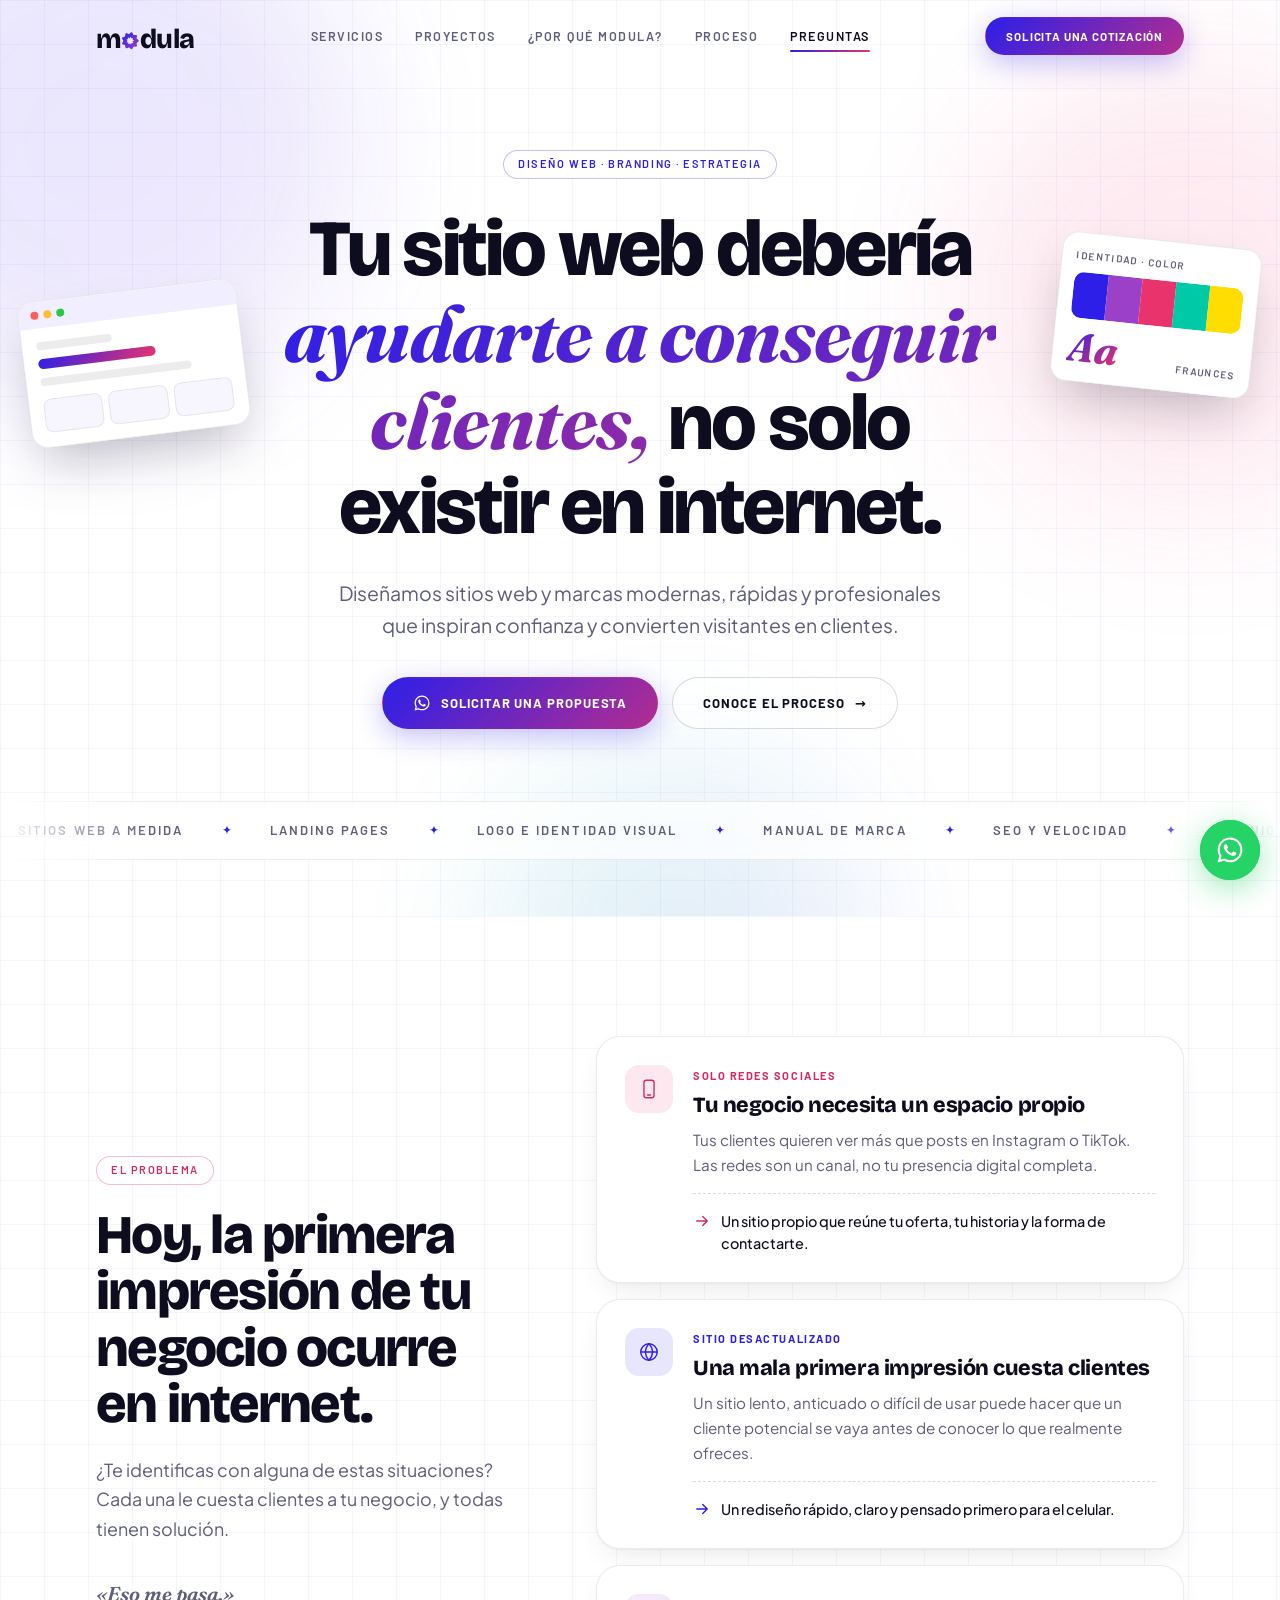
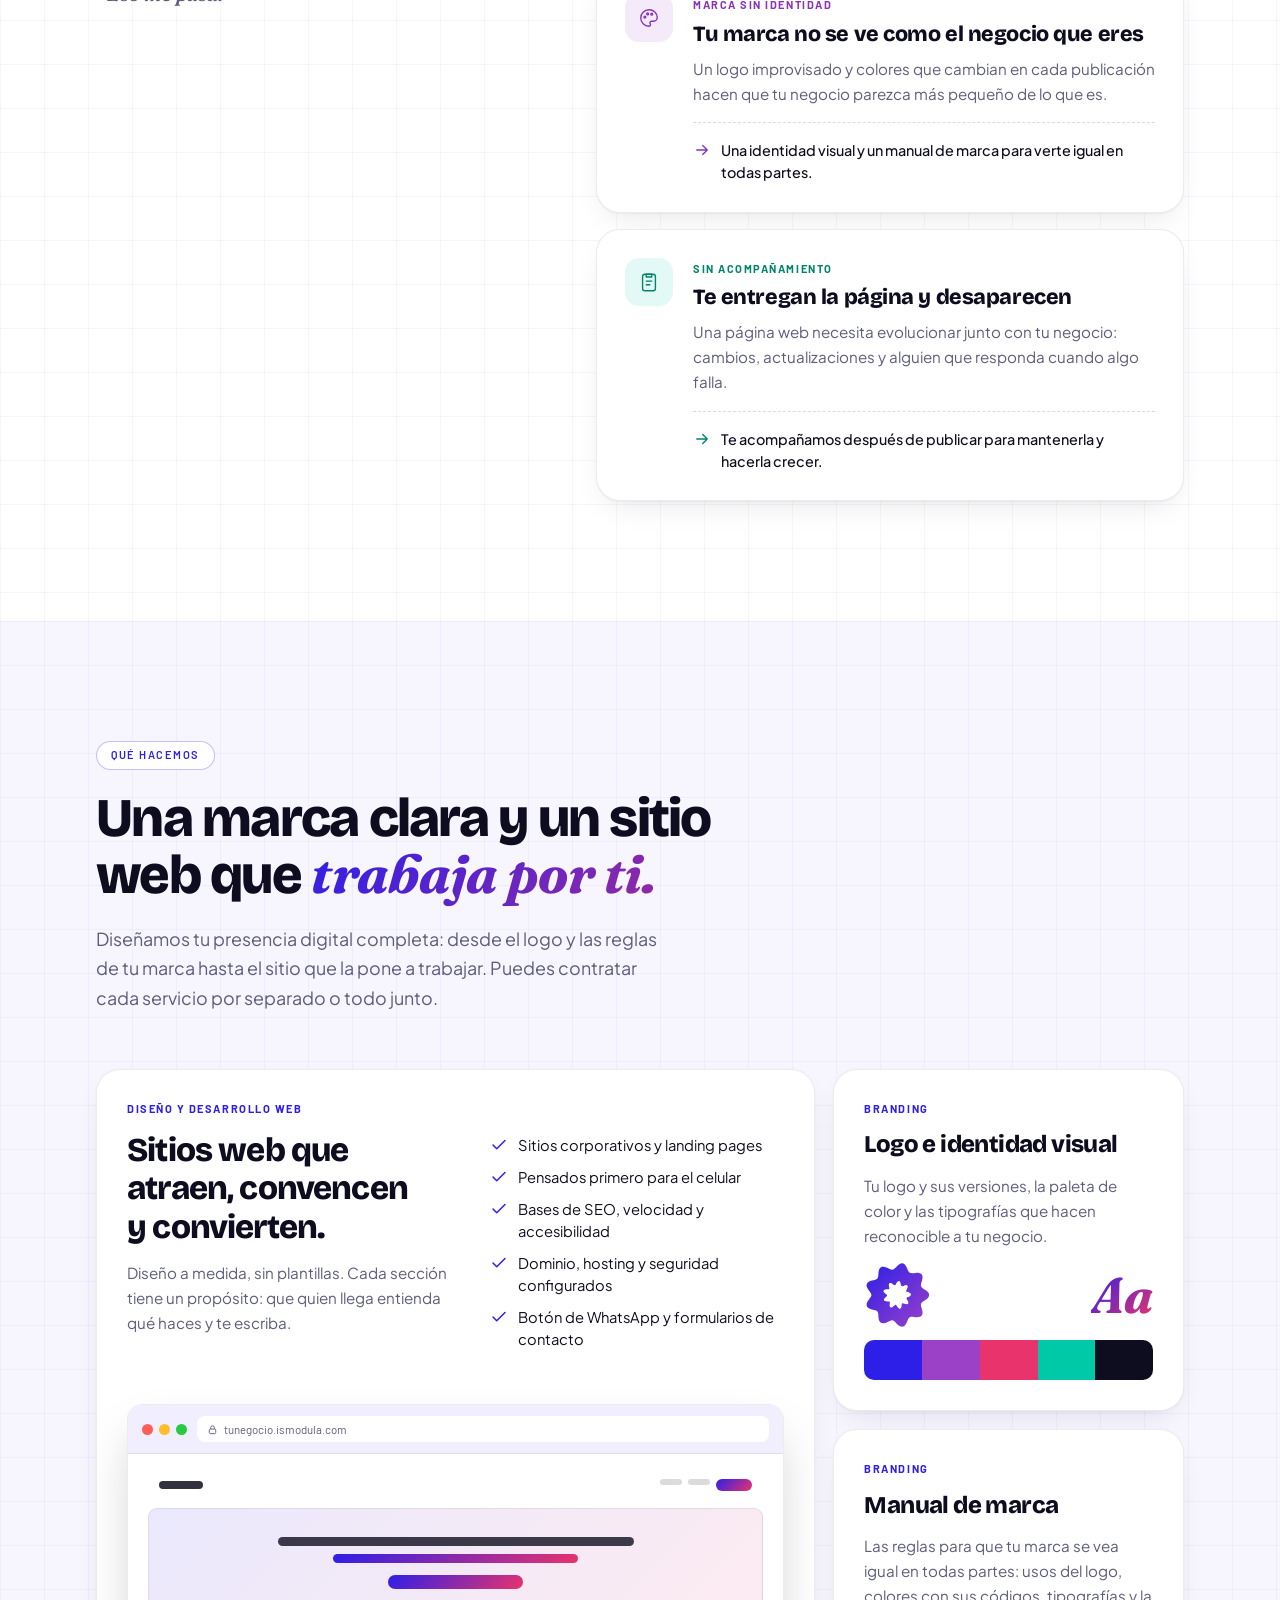
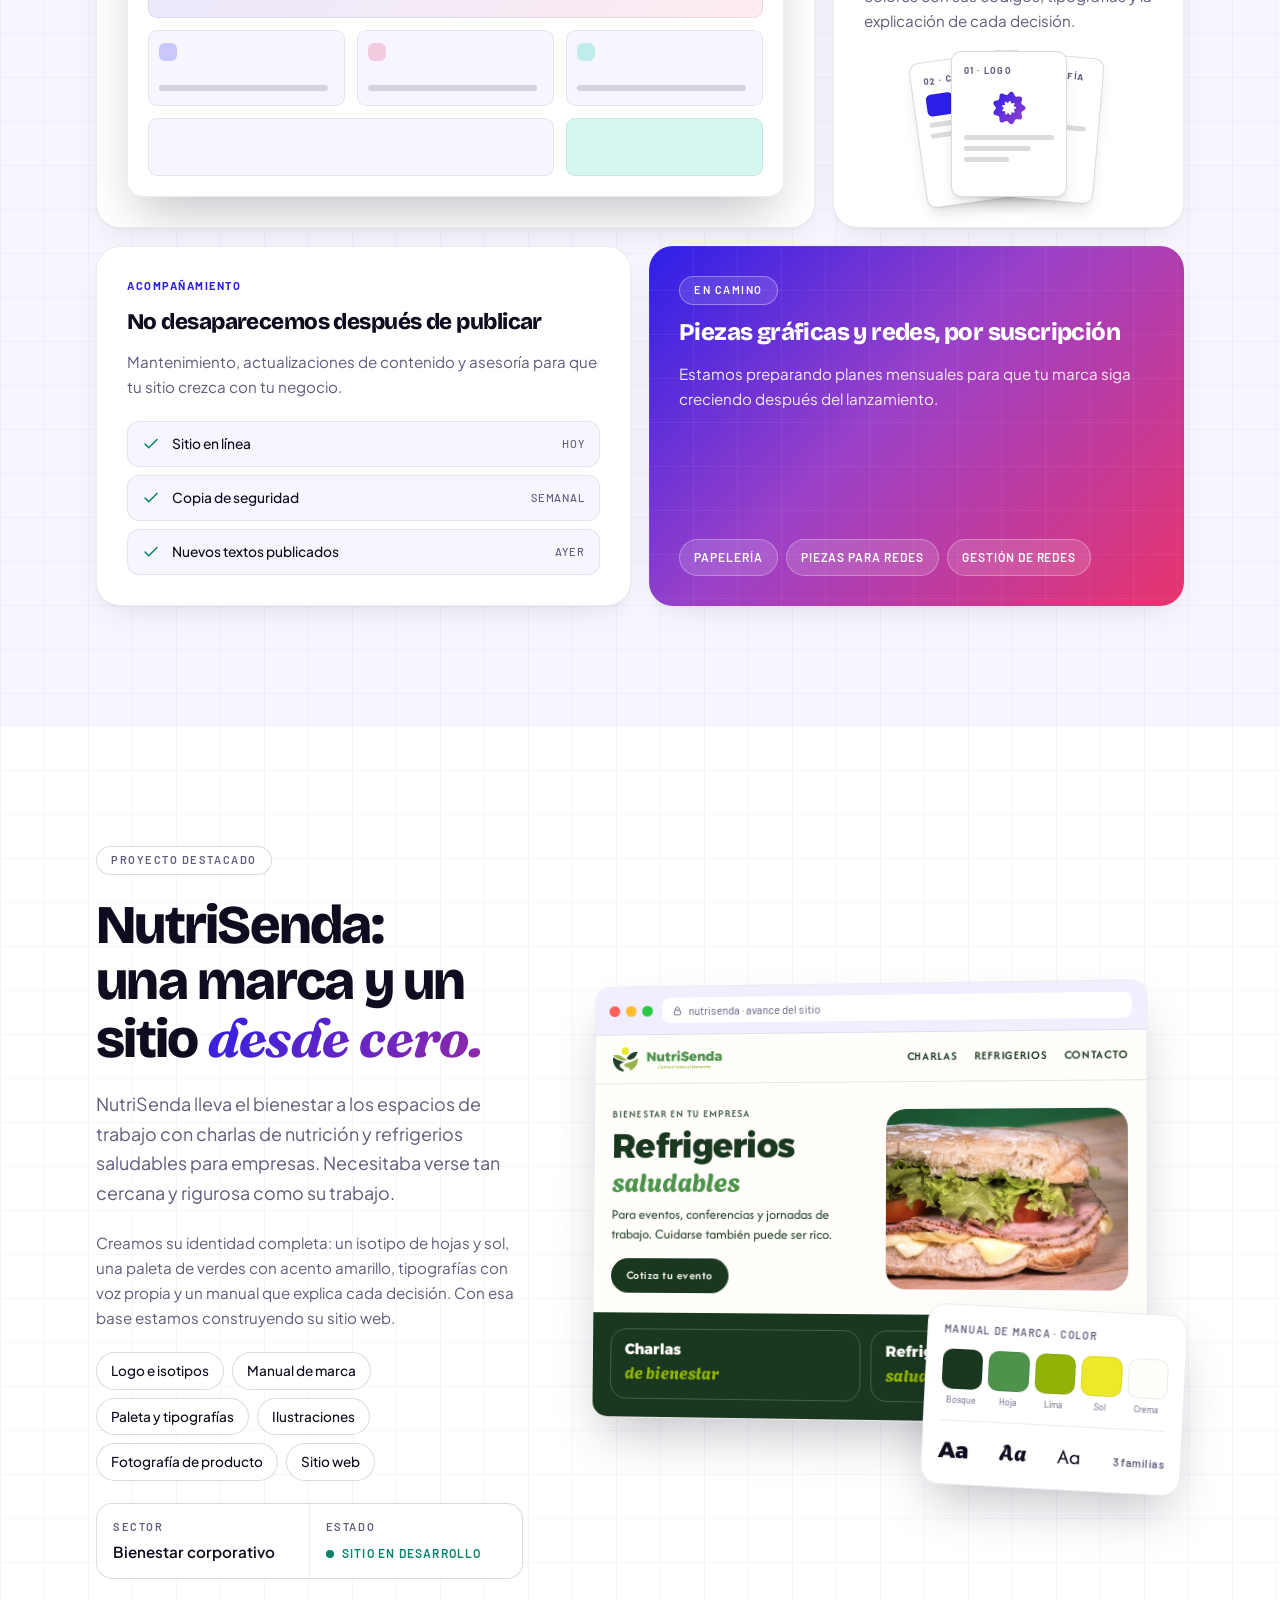
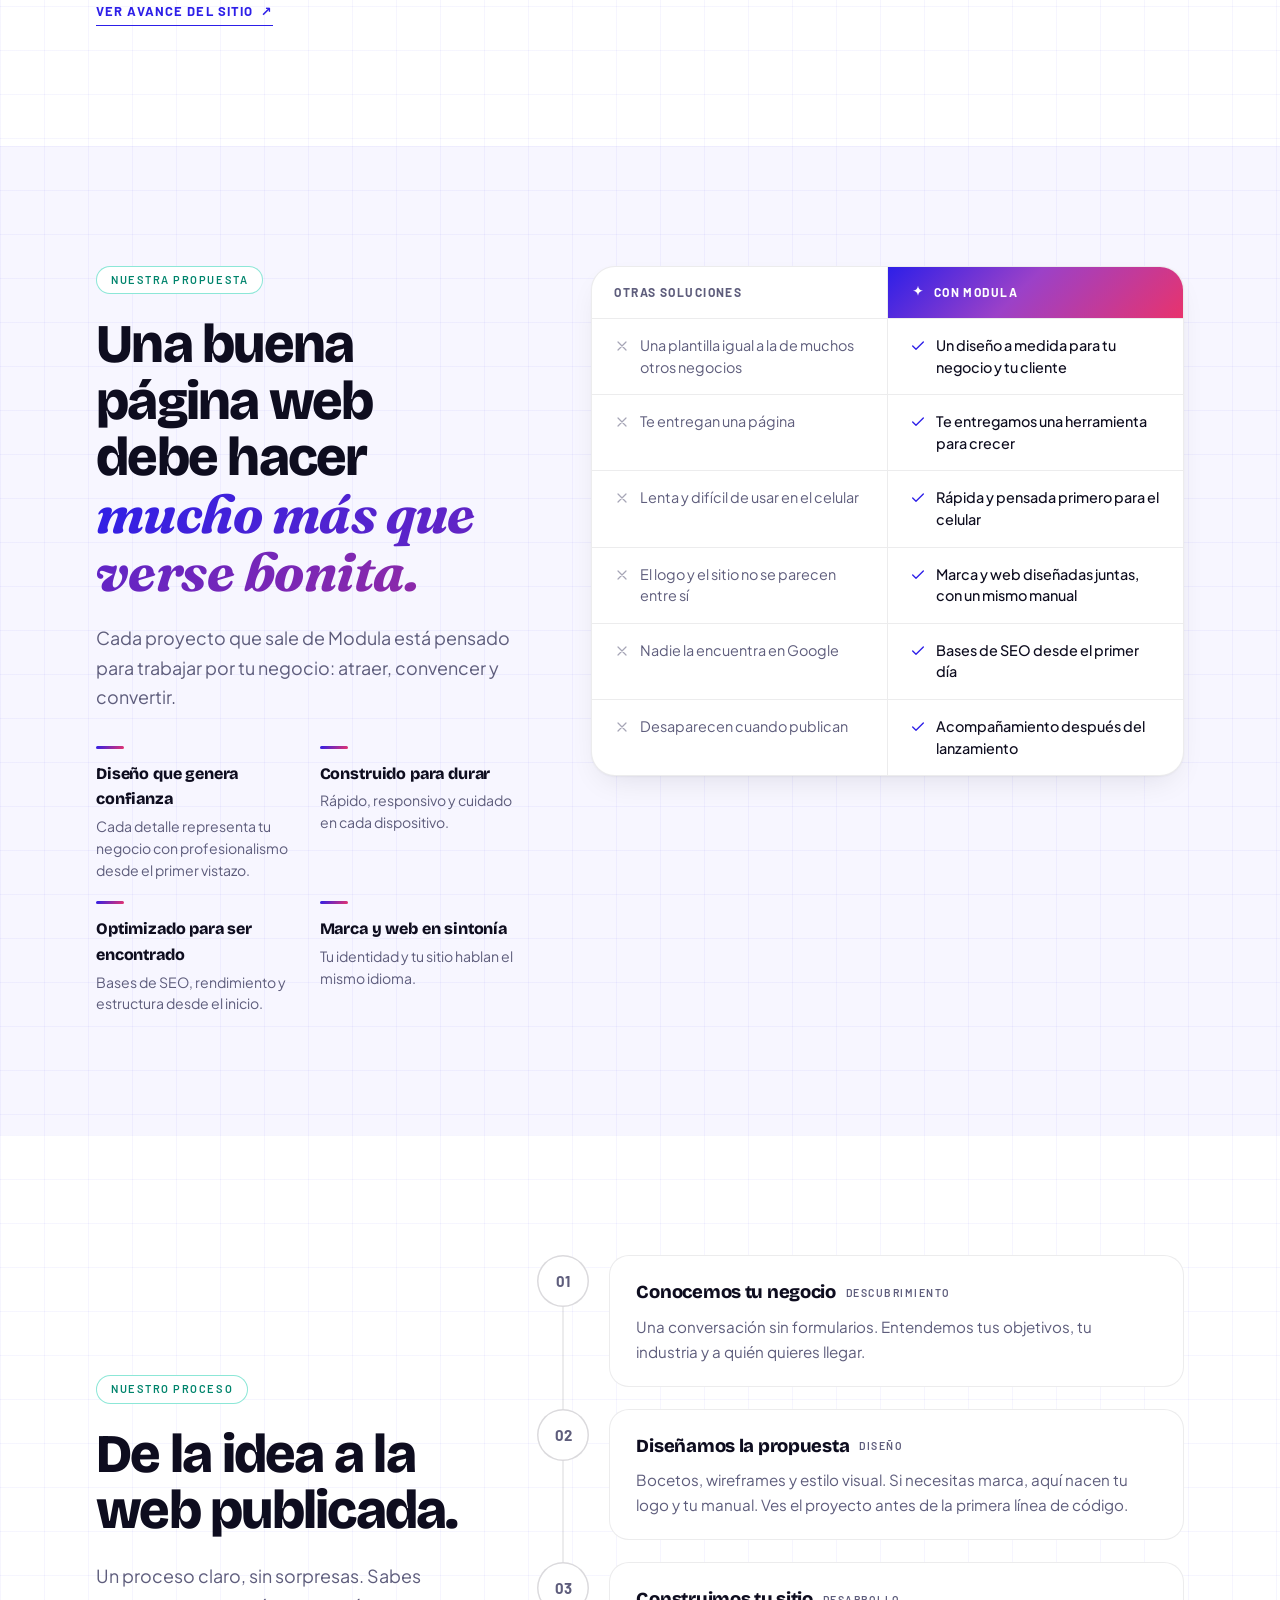
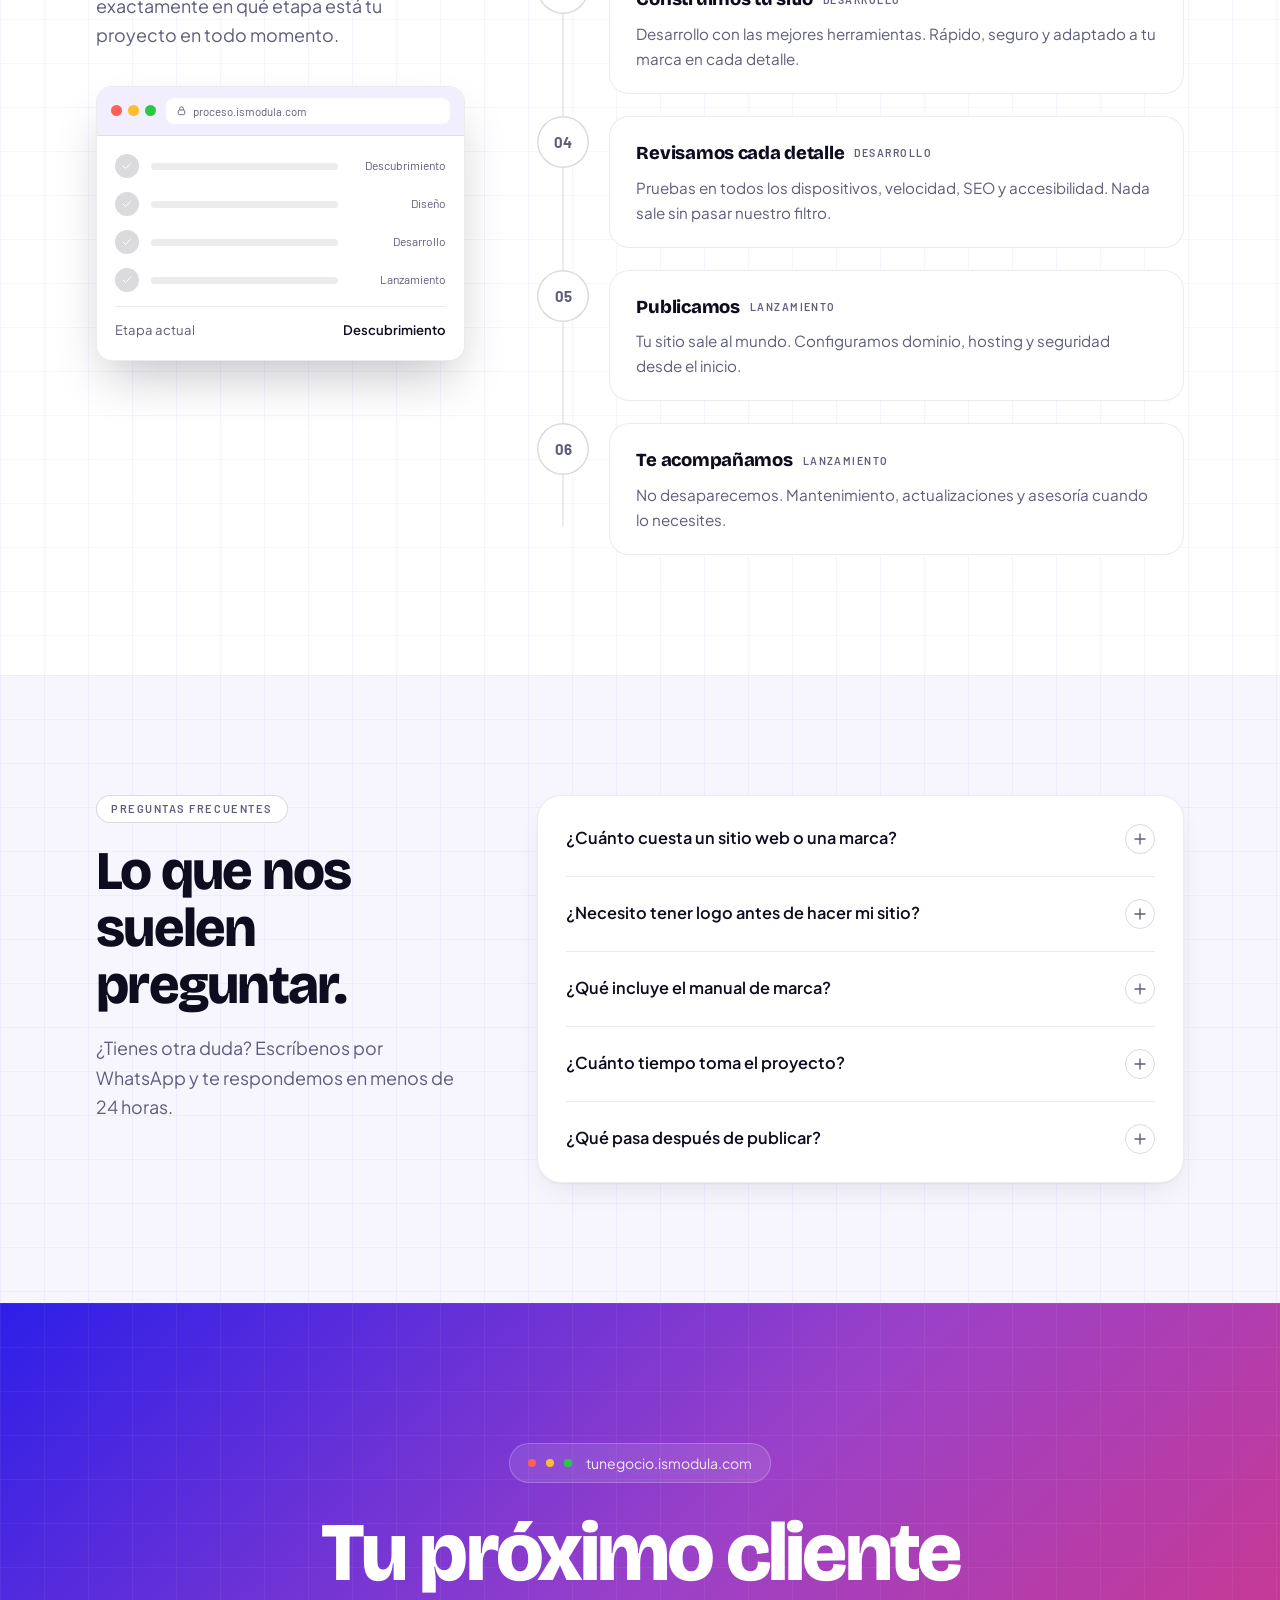
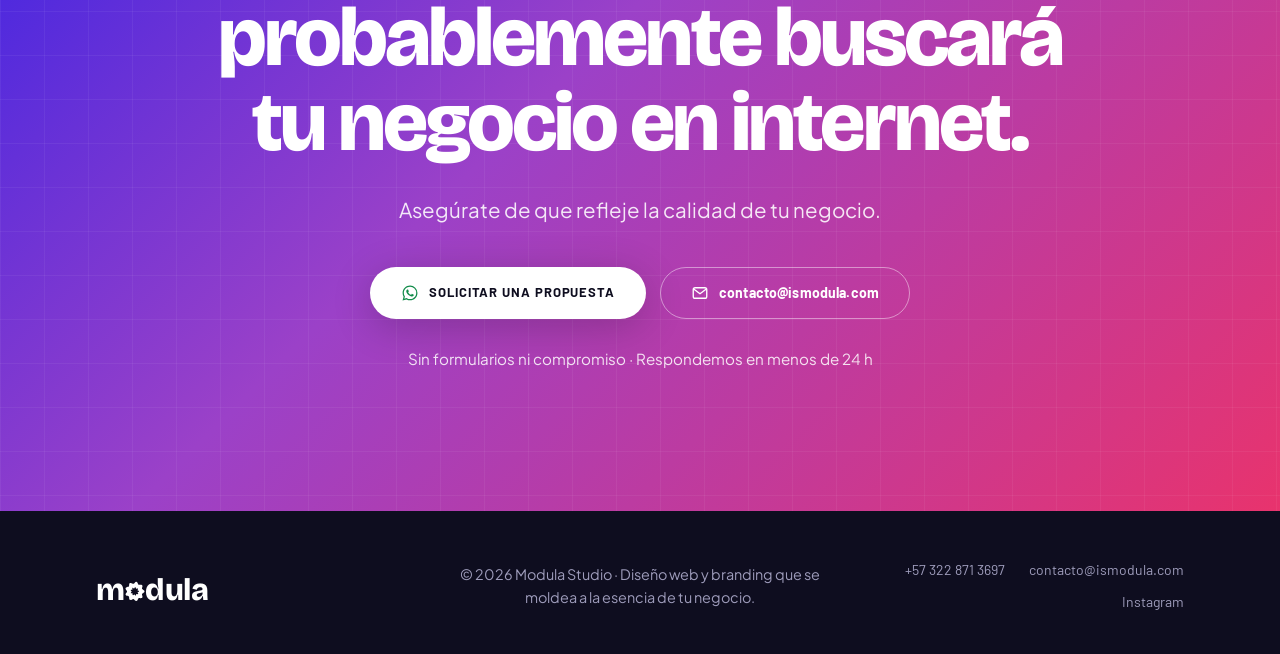
==== index.html @ f2f3069a "first commit" ====
<!doctype html>
<html lang="es">
<head>
  <meta charset="utf-8">
  <meta name="viewport" content="width=device-width, initial-scale=1, viewport-fit=cover">
  <title>Modula Studio</title>
  <meta name="claude:viewport-fit-sides" content="cover">
  <meta name="description" content="Modula diseña sitios web y marcas para negocios que quieren conseguir clientes, no solo existir en internet.">
  <link rel="icon" type="image/svg+xml" href="img/favicon.svg">

  <!-- Fuentes: las cuatro de Modula + las tres de NutriSenda (para su maqueta) -->
  <link rel="preconnect" href="https://fonts.googleapis.com">
  <link rel="preconnect" href="https://fonts.gstatic.com" crossorigin>
  <link rel="stylesheet" href="https://fonts.googleapis.com/css2?family=Barlow:wght@500;600;700&family=Bricolage+Grotesque:opsz,wght@12..96,600..800&family=Fraunces:ital,wght@1,600;1,700&family=Plus+Jakarta+Sans:wght@400;500;600;700&family=Alexandria:wght@800&family=Agbalumo&family=Afacad+Flux:wght@400;600&display=swap">

  <link rel="stylesheet" href="css/estilos.css">
  <script src="js/main.js" defer></script>
</head>
<body>

<!-- ======================================================================
     NAVEGACIÓN
     ====================================================================== -->
<header class="nav" id="nav">
  <div class="wrap nav__in">
    <a href="#inicio" class="nav__logo" aria-label="Modula, volver al inicio">
      <svg class="logo" viewBox="0 0 99 30" aria-hidden="true">
        <text x="0" y="27" font-size="27">m</text>
        <use href="#m-ring" fill="url(#m-grad)"/>
        <text x="43.6" y="27" font-size="27">dula</text>
      </svg>
    </a>

    <nav class="nav__links" aria-label="Principal">
      <a class="nav__link" href="#servicios">Servicios</a>
      <a class="nav__link" href="#proyectos">Proyectos</a>
      <a class="nav__link" href="#por-que">¿Por qué Modula?</a>
      <a class="nav__link" href="#proceso">Proceso</a>
      <a class="nav__link" href="#preguntas">Preguntas</a>
    </nav>

    <a class="btn btn--primary btn--sm nav__cta" href="https://wa.me/573228713697?text=Hola%20Modula%2C%20me%20gustar%C3%ADa%20pedir%20una%20propuesta" target="_blank" rel="noopener" data-whatsapp>Solicita una cotización</a>

    <button class="burger" id="burger" type="button" aria-label="Abrir menú" aria-expanded="false" aria-controls="menu">
      <i></i><i></i><i></i>
    </button>
  </div>

  <!-- Menú móvil -->
  <div class="menu" id="menu" hidden>
    <div class="wrap">
      <a href="#servicios">Servicios</a>
      <a href="#proyectos">Proyectos</a>
      <a href="#por-que">¿Por qué Modula?</a>
      <a href="#proceso">Proceso</a>
      <a href="#preguntas">Preguntas</a>
      <a class="btn btn--primary" href="https://wa.me/573228713697?text=Hola%20Modula%2C%20me%20gustar%C3%ADa%20pedir%20una%20propuesta" target="_blank" rel="noopener" data-whatsapp><svg width="18" height="18" aria-hidden="true"><use href="#i-wa"/></svg>Solicita una cotización</a>
    </div>
  </div>
</header>

<main>

<!-- ======================================================================
     HERO
     ====================================================================== -->
<section class="hero grid-bg" id="inicio">
  <div class="blob blob--violeta float-a"></div>
  <div class="blob blob--rosa float-b"></div>
  <div class="blob blob--teal float-c"></div>

  <!-- Tarjetitas decorativas (solo pantallas anchas) -->
  <div class="hero__float hero__float--left float-a" aria-hidden="true">
    <div class="float__bar"><i></i><i></i><i></i></div>
    <div class="float__body">
      <div class="sk" style="width: 40%"></div>
      <div class="sk sk--grad"></div>
      <div class="sk" style="width: 80%"></div>
      <div class="sk-row"><b></b><b></b><b></b></div>
    </div>
  </div>
  <div class="hero__float hero__float--right float-b" aria-hidden="true">
    <div class="float__body">
      <span class="label">Identidad · Color</span>
      <div class="swatches">
        <i style="background: #2D1FE8"></i><i style="background: #9B41C8"></i><i style="background: #E8336D"></i><i style="background: #00C9A7"></i><i style="background: #FFDD00"></i>
      </div>
      <div class="float__foot"><span class="aa">Aa</span><span class="label">Fraunces</span></div>
    </div>
  </div>

  <div class="wrap">
    <div class="hero__inner" id="heroInner">
      <span class="chip chip--violeta hero-in">Diseño web · Branding · Estrategia</span>
      <h1 class="hero-in" data-delay="1">Tu sitio web debería <span class="em">ayudarte a conseguir clientes,</span> no solo existir en internet.</h1>
      <p class="lead hero-in" data-delay="2">Diseñamos sitios web y marcas modernas, rápidas y profesionales que inspiran confianza y convierten visitantes en clientes.</p>
      <div class="hero__btns hero-in" data-delay="3">
        <a class="btn btn--primary" href="https://wa.me/573228713697?text=Hola%20Modula%2C%20me%20gustar%C3%ADa%20pedir%20una%20propuesta" target="_blank" rel="noopener" data-whatsapp><svg width="18" height="18" aria-hidden="true"><use href="#i-wa"/></svg>Solicitar una propuesta</a>
        <a class="btn btn--ghost" href="#proceso">Conoce el proceso <span class="arrow" aria-hidden="true">→</span></a>
      </div>
    </div>
  </div>

  <!-- Cinta de servicios: el segundo grupo repite el primero para que el desplazamiento no tenga cortes -->
  <div class="ticker hero-in" data-delay="5" aria-label="Servicios de Modula">
    <div class="ticker__track">
      <div class="ticker__set">
        <span>Sitios web a medida</span><svg><use href="#i-spark"/></svg>
        <span>Landing pages</span><svg><use href="#i-spark"/></svg>
        <span>Logo e identidad visual</span><svg><use href="#i-spark"/></svg>
        <span>Manual de marca</span><svg><use href="#i-spark"/></svg>
        <span>SEO y velocidad</span><svg><use href="#i-spark"/></svg>
        <span>Dominio y hosting</span><svg><use href="#i-spark"/></svg>
        <span>Mantenimiento</span><svg><use href="#i-spark"/></svg>
      </div>
      <div class="ticker__set" aria-hidden="true">
        <span>Sitios web a medida</span><svg><use href="#i-spark"/></svg>
        <span>Landing pages</span><svg><use href="#i-spark"/></svg>
        <span>Logo e identidad visual</span><svg><use href="#i-spark"/></svg>
        <span>Manual de marca</span><svg><use href="#i-spark"/></svg>
        <span>SEO y velocidad</span><svg><use href="#i-spark"/></svg>
        <span>Dominio y hosting</span><svg><use href="#i-spark"/></svg>
        <span>Mantenimiento</span><svg><use href="#i-spark"/></svg>
      </div>
    </div>
  </div>
</section>

<!-- ======================================================================
     EL PROBLEMA
     Cada tarjeta: icono, etiqueta, título, texto y «cómo lo resolvemos».
     Color con la clase acc-rosa / acc-purpura / acc-teal (sin clase = violeta).
     ====================================================================== -->
<section class="band grid-bg" id="problema">
  <div class="wrap prob">
    <div class="prob__head">
      <span class="chip chip--rosa rv">El problema</span>
      <h2 class="h2 rv" data-delay="1">Hoy, la primera impresión de tu negocio ocurre en internet.</h2>
      <p class="lead rv" data-delay="2">¿Te identificas con alguna de estas situaciones? Cada una le cuesta clientes a tu negocio, y todas tienen solución.</p>
      <p class="quote rv" data-delay="3">«Eso me pasa.»</p>
    </div>

    <div class="prob__list">
      <article class="prob__item acc-rosa spot rv">
        <div class="ico"><svg viewBox="0 0 24 24" fill="none" stroke="currentColor" stroke-width="1.5" stroke-linecap="round" stroke-linejoin="round"><rect x="6.5" y="2.5" width="11" height="19" rx="2.5"/><path d="M10.5 18.5h3"/></svg></div>
        <div>
          <p class="tag">Solo redes sociales</p>
          <h3>Tu negocio necesita un espacio propio</h3>
          <p class="p">Tus clientes quieren ver más que posts en Instagram o TikTok. Las redes son un canal, no tu presencia digital completa.</p>
          <p class="fix"><svg><use href="#i-arrow"/></svg>Un sitio propio que reúne tu oferta, tu historia y la forma de contactarte.</p>
        </div>
      </article>

      <article class="prob__item spot rv" data-delay="1">
        <div class="ico"><svg viewBox="0 0 24 24" fill="none" stroke="currentColor" stroke-width="1.5" stroke-linecap="round" stroke-linejoin="round"><circle cx="12" cy="12" r="9"/><path d="M3 12h18M12 3c2.5 2.6 3.8 5.6 3.8 9s-1.3 6.4-3.8 9c-2.5-2.6-3.8-5.6-3.8-9S9.5 5.6 12 3Z"/></svg></div>
        <div>
          <p class="tag">Sitio desactualizado</p>
          <h3>Una mala primera impresión cuesta clientes</h3>
          <p class="p">Un sitio lento, anticuado o difícil de usar puede hacer que un cliente potencial se vaya antes de conocer lo que realmente ofreces.</p>
          <p class="fix"><svg><use href="#i-arrow"/></svg>Un rediseño rápido, claro y pensado primero para el celular.</p>
        </div>
      </article>

      <article class="prob__item acc-purpura spot rv" data-delay="2">
        <div class="ico"><svg viewBox="0 0 24 24" fill="none" stroke="currentColor" stroke-width="1.5" stroke-linecap="round" stroke-linejoin="round"><path d="M12 3a9 9 0 1 0 0 18c1.1 0 1.7-.8 1.7-1.6 0-.9-.7-1.3-.7-2.2 0-1 .8-1.7 1.8-1.7H17a4 4 0 0 0 4-4C21 6.6 17 3 12 3Z"/><circle cx="7.5" cy="11" r="1"/><circle cx="10.5" cy="7.5" r="1"/><circle cx="15" cy="7.8" r="1"/></svg></div>
        <div>
          <p class="tag">Marca sin identidad</p>
          <h3>Tu marca no se ve como el negocio que eres</h3>
          <p class="p">Un logo improvisado y colores que cambian en cada publicación hacen que tu negocio parezca más pequeño de lo que es.</p>
          <p class="fix"><svg><use href="#i-arrow"/></svg>Una identidad visual y un manual de marca para verte igual en todas partes.</p>
        </div>
      </article>

      <article class="prob__item acc-teal spot rv" data-delay="3">
        <div class="ico"><svg viewBox="0 0 24 24" fill="none" stroke="currentColor" stroke-width="1.5" stroke-linecap="round" stroke-linejoin="round"><rect x="5" y="3.5" width="14" height="18" rx="2.5"/><path d="M9 3.5h6v3H9zM9 11h6M9 15h4"/></svg></div>
        <div>
          <p class="tag">Sin acompañamiento</p>
          <h3>Te entregan la página y desaparecen</h3>
          <p class="p">Una página web necesita evolucionar junto con tu negocio: cambios, actualizaciones y alguien que responda cuando algo falla.</p>
          <p class="fix"><svg><use href="#i-arrow"/></svg>Te acompañamos después de publicar para mantenerla y hacerla crecer.</p>
        </div>
      </article>
    </div>
  </div>
</section>

<!-- ======================================================================
     SERVICIOS
     ====================================================================== -->
<section class="band soft grid-bg" id="servicios">
  <div class="wrap">
    <div class="sec-head">
      <span class="chip chip--violeta rv">Qué hacemos</span>
      <h2 class="h2 rv" data-delay="1" style="max-width: 46rem">Una marca clara y un sitio web que <span class="em">trabaja por ti.</span></h2>
      <p class="lead rv" data-delay="2">Diseñamos tu presencia digital completa: desde el logo y las reglas de tu marca hasta el sitio que la pone a trabajar. Puedes contratar cada servicio por separado o todo junto.</p>
    </div>

    <div class="bento">

      <!-- Diseño y desarrollo web -->
      <article class="svc svc--web spot rv">
        <div class="svc--web__copy">
          <div>
            <p class="tag">Diseño y desarrollo web</p>
            <h3>Sitios web que atraen, convencen y convierten.</h3>
            <p class="p">Diseño a medida, sin plantillas. Cada sección tiene un propósito: que quien llega entienda qué haces y te escriba.</p>
          </div>
          <ul class="checks">
            <li><svg><use href="#i-check"/></svg>Sitios corporativos y landing pages</li>
            <li><svg><use href="#i-check"/></svg>Pensados primero para el celular</li>
            <li><svg><use href="#i-check"/></svg>Bases de SEO, velocidad y accesibilidad</li>
            <li><svg><use href="#i-check"/></svg>Dominio, hosting y seguridad configurados</li>
            <li><svg><use href="#i-check"/></svg>Botón de WhatsApp y formularios de contacto</li>
          </ul>
        </div>

        <!-- Maqueta animada: los módulos aparecen uno a uno -->
        <div class="win" aria-hidden="true">
          <div class="win__bar">
            <div class="win__dots"><i></i><i></i><i></i></div>
            <div class="win__url"><svg><use href="#i-lock"/></svg>tunegocio.ismodula.com</div>
          </div>
          <div class="build" id="build">
            <div class="mod mod--nav"><b></b><span><i></i><i></i><i></i></span></div>
            <div class="mod mod--hero"><i></i><i></i><i></i></div>
            <div class="mod mod--card mod--violeta"></div>
            <div class="mod mod--card mod--rosa"></div>
            <div class="mod mod--card mod--teal"></div>
            <div class="mod mod--wide"></div>
            <div class="mod mod--sq"></div>
            <svg class="cursor" viewBox="0 0 24 24"><path d="M5 3l14 7.5-6.2 1.6L10 18.5z" fill="currentColor" stroke="var(--bg)" stroke-width="1.5" stroke-linejoin="round"/></svg>
          </div>
        </div>
      </article>

      <!-- Logo e identidad visual -->
      <article class="svc svc--brand acc-rosa spot rv" data-delay="1">
        <p class="tag">Branding</p>
        <h3>Logo e identidad visual</h3>
        <p class="p">Tu logo y sus versiones, la paleta de color y las tipografías que hacen reconocible a tu negocio.</p>
        <div class="brandviz" aria-hidden="true">
          <div class="brandviz__top">
            <svg class="brandviz__ring" viewBox="25.4 11 17.6 17.6"><use href="#m-ring" fill="url(#m-grad)"/></svg>
            <span class="aa">Aa</span>
          </div>
          <div class="swatches">
            <i style="background: #2D1FE8"></i><i style="background: #9B41C8"></i><i style="background: #E8336D"></i><i style="background: #00C9A7"></i><i style="background: #0E0D1F"></i>
          </div>
        </div>
      </article>

      <!-- Manual de marca -->
      <article class="svc svc--manual acc-purpura spot rv" data-delay="2">
        <p class="tag">Branding</p>
        <h3>Manual de marca</h3>
        <p class="p">Las reglas para que tu marca se vea igual en todas partes: usos del logo, colores con sus códigos, tipografías y la explicación de cada decisión.</p>
        <div class="pages" aria-hidden="true">
          <div class="page">
            <b>02 · Color</b>
            <div class="page__swatches"><i style="background: #2D1FE8"></i><i style="background: #E8336D"></i><i style="background: #00C9A7"></i></div>
            <i></i><i style="width: 70%"></i>
          </div>
          <div class="page">
            <b>03 · Tipografía</b>
            <span class="page__aa">Aa</span>
            <i></i><i style="width: 60%"></i>
          </div>
          <div class="page">
            <b>01 · Logo</b>
            <svg class="page__ring" viewBox="25.4 11 17.6 17.6"><use href="#m-ring" fill="url(#m-grad)"/></svg>
            <i></i><i style="width: 75%"></i><i style="width: 50%"></i>
          </div>
        </div>
      </article>

      <!-- Acompañamiento -->
      <article class="svc svc--care acc-teal spot rv">
        <div class="svc--care__grid">
          <div>
            <p class="tag">Acompañamiento</p>
            <h3>No desaparecemos después de publicar</h3>
            <p class="p">Mantenimiento, actualizaciones de contenido y asesoría para que tu sitio crezca con tu negocio.</p>
          </div>
          <div class="status" aria-hidden="true">
            <div class="status__row"><svg><use href="#i-check"/></svg>Sitio en línea<span>Hoy</span></div>
            <div class="status__row"><svg><use href="#i-check"/></svg>Copia de seguridad<span>Semanal</span></div>
            <div class="status__row"><svg><use href="#i-check"/></svg>Nuevos textos publicados<span>Ayer</span></div>
          </div>
        </div>
      </article>

      <!-- Próximamente -->
      <article class="svc svc--next rv" data-delay="1">
        <span class="chip">En camino</span>
        <h3>Piezas gráficas y redes, por suscripción</h3>
        <p class="p">Estamos preparando planes mensuales para que tu marca siga creciendo después del lanzamiento.</p>
        <ul class="next-list">
          <li>Papelería</li>
          <li>Piezas para redes</li>
          <li>Gestión de redes</li>
        </ul>
      </article>

    </div>
  </div>
</section>

<!-- ======================================================================
     PROYECTO DESTACADO: NUTRISENDA
     ====================================================================== -->
<section class="band grid-bg" id="proyectos">
  <div class="wrap case">
    <div class="case__copy">
      <span class="chip rv">Proyecto destacado</span>
      <h2 class="h2 rv" data-delay="1">NutriSenda: una marca y un sitio <span class="em">desde cero.</span></h2>
      <p class="lead rv" data-delay="2">NutriSenda lleva el bienestar a los espacios de trabajo con charlas de nutrición y refrigerios saludables para empresas. Necesitaba verse tan cercana y rigurosa como su trabajo.</p>
      <p class="p rv" data-delay="3">Creamos su identidad completa: un isotipo de hojas y sol, una paleta de verdes con acento amarillo, tipografías con voz propia y un manual que explica cada decisión. Con esa base estamos construyendo su sitio web.</p>
      <ul class="deliver rv" data-delay="4">
        <li>Logo e isotipos</li>
        <li>Manual de marca</li>
        <li>Paleta y tipografías</li>
        <li>Ilustraciones</li>
        <li>Fotografía de producto</li>
        <li>Sitio web</li>
      </ul>
      <dl class="meta rv" data-delay="5">
        <div><dt>Sector</dt><dd>Bienestar corporativo</dd></div>
        <div><dt>Estado</dt><dd><span class="status-pill"><span class="dot" aria-hidden="true"></span>Sitio en desarrollo</span></dd></div>
      </dl>
      <a class="link rv" data-delay="6" href="https://resonant-twilight-8b1430.netlify.app/" target="_blank" rel="noopener">Ver avance del sitio <span class="arrow" aria-hidden="true">↗</span></a>
    </div>

    <div class="case__stage rv" data-delay="2">
      <!-- Maqueta del sitio de NutriSenda -->
      <div class="win case__win">
        <div class="win__bar">
          <div class="win__dots"><i></i><i></i><i></i></div>
          <div class="win__url"><svg><use href="#i-lock"/></svg>nutrisenda · avance del sitio</div>
        </div>
        <div class="ns">
          <div class="ns__nav">
            <span class="ns__brand">
              <img src="img/nutrisenda-isotipo.svg" alt="" width="26" height="25">
              <img src="img/nutrisenda-logo.svg" alt="NutriSenda" width="80" height="22">
            </span>
            <span class="ns__links"><span>Charlas</span><span>Refrigerios</span><span>Contacto</span></span>
          </div>
          <div class="ns__hero">
            <div>
              <div class="ns__eyebrow">Bienestar en tu empresa</div>
              <div class="ns__title">Refrigerios</div>
              <div class="ns__sub">saludables</div>
              <p class="ns__text">Para eventos, conferencias y jornadas de trabajo. Cuidarse también puede ser rico.</p>
              <span class="ns__btn">Cotiza tu evento</span>
            </div>
            <div class="ns__photo"><img src="img/nutrisenda-refrigerio.jpg" alt="Sándwich de un refrigerio NutriSenda" width="760" height="570" loading="lazy"></div>
          </div>
          <div class="ns__band">
            <div class="ns__svc"><b>Charlas</b><span>de bienestar</span></div>
            <div class="ns__svc"><b>Refrigerios</b><span>saludables</span></div>
          </div>
        </div>
      </div>

      <!-- Ficha de paleta y tipografías del manual -->
      <aside class="board" aria-label="Paleta y tipografías de NutriSenda">
        <span class="label">Manual de marca · Color</span>
        <div class="board__swatches">
          <div><i style="background: #19381F"></i><small>Bosque</small></div>
          <div><i style="background: #4D934C"></i><small>Hoja</small></div>
          <div><i style="background: #91B308"></i><small>Lima</small></div>
          <div><i style="background: #EEE82B"></i><small>Sol</small></div>
          <div><i style="background: #FFFEFA"></i><small>Crema</small></div>
        </div>
        <div class="board__type">
          <span class="font-alexandria">Aa</span>
          <span class="font-agbalumo">Aa</span>
          <span class="font-afacad">Aa</span>
          <span class="label">3 familias</span>
        </div>
      </aside>
    </div>
  </div>
</section>

<!-- ======================================================================
     POR QUÉ MODULA
     ====================================================================== -->
<section class="band soft grid-bg" id="por-que">
  <div class="wrap why">
    <div class="why__head">
      <span class="chip chip--teal rv">Nuestra propuesta</span>
      <h2 class="h2 rv" data-delay="1">Una buena página web debe hacer <span class="em">mucho más que verse bonita.</span></h2>
      <p class="lead rv" data-delay="2">Cada proyecto que sale de Modula está pensado para trabajar por tu negocio: atraer, convencer y convertir.</p>
      <div class="values">
        <div class="value rv" data-delay="3"><b>Diseño que genera confianza</b><span>Cada detalle representa tu negocio con profesionalismo desde el primer vistazo.</span></div>
        <div class="value rv" data-delay="4"><b>Construido para durar</b><span>Rápido, responsivo y cuidado en cada dispositivo.</span></div>
        <div class="value rv" data-delay="5"><b>Optimizado para ser encontrado</b><span>Bases de SEO, rendimiento y estructura desde el inicio.</span></div>
        <div class="value rv" data-delay="6"><b>Marca y web en sintonía</b><span>Tu identidad y tu sitio hablan el mismo idioma.</span></div>
      </div>
    </div>

    <!-- Comparativa: cada fila = defecto | respuesta de Modula -->
    <div class="cmp rv" data-delay="2" role="table" aria-label="Otras soluciones frente a Modula">
      <div class="cmp__head" role="row">
        <div role="columnheader">Otras soluciones</div>
        <div role="columnheader"><svg><use href="#i-spark"/></svg>Con Modula</div>
      </div>
      <div class="cmp__row" role="row">
        <div role="cell"><svg><use href="#i-x"/></svg>Una plantilla igual a la de muchos otros negocios</div>
        <div role="cell"><svg><use href="#i-check"/></svg>Un diseño a medida para tu negocio y tu cliente</div>
      </div>
      <div class="cmp__row" role="row">
        <div role="cell"><svg><use href="#i-x"/></svg>Te entregan una página</div>
        <div role="cell"><svg><use href="#i-check"/></svg>Te entregamos una herramienta para crecer</div>
      </div>
      <div class="cmp__row" role="row">
        <div role="cell"><svg><use href="#i-x"/></svg>Lenta y difícil de usar en el celular</div>
        <div role="cell"><svg><use href="#i-check"/></svg>Rápida y pensada primero para el celular</div>
      </div>
      <div class="cmp__row" role="row">
        <div role="cell"><svg><use href="#i-x"/></svg>El logo y el sitio no se parecen entre sí</div>
        <div role="cell"><svg><use href="#i-check"/></svg>Marca y web diseñadas juntas, con un mismo manual</div>
      </div>
      <div class="cmp__row" role="row">
        <div role="cell"><svg><use href="#i-x"/></svg>Nadie la encuentra en Google</div>
        <div role="cell"><svg><use href="#i-check"/></svg>Bases de SEO desde el primer día</div>
      </div>
      <div class="cmp__row" role="row">
        <div role="cell"><svg><use href="#i-x"/></svg>Desaparecen cuando publican</div>
        <div role="cell"><svg><use href="#i-check"/></svg>Acompañamiento después del lanzamiento</div>
      </div>
    </div>
  </div>
</section>

<!-- ======================================================================
     PROCESO
     Cada paso lleva data-phase con su etapa en la mini-ventana:
     0 Descubrimiento · 1 Diseño · 2 Desarrollo · 3 Lanzamiento
     ====================================================================== -->
<section class="band grid-bg" id="proceso">
  <div class="wrap proc">
    <div class="proc__side">
      <span class="chip chip--teal rv">Nuestro proceso</span>
      <h2 class="h2 rv" data-delay="1">De la idea a la web publicada.</h2>
      <p class="lead rv" data-delay="2">Un proceso claro, sin sorpresas. Sabes exactamente en qué etapa está tu proyecto en todo momento.</p>

      <div class="win tracker rv" data-delay="3" aria-hidden="true">
        <div class="win__bar">
          <div class="win__dots"><i></i><i></i><i></i></div>
          <div class="win__url"><svg><use href="#i-lock"/></svg>proceso.ismodula.com</div>
        </div>
        <div class="tracker__body">
          <div class="trk trk--1"><span class="trk__check"><svg><use href="#i-check"/></svg></span><span class="trk__bar"><i></i></span><span class="trk__label">Descubrimiento</span></div>
          <div class="trk trk--2"><span class="trk__check"><svg><use href="#i-check"/></svg></span><span class="trk__bar"><i></i></span><span class="trk__label">Diseño</span></div>
          <div class="trk trk--3"><span class="trk__check"><svg><use href="#i-check"/></svg></span><span class="trk__bar"><i></i></span><span class="trk__label">Desarrollo</span></div>
          <div class="trk trk--4"><span class="trk__check"><svg><use href="#i-check"/></svg></span><span class="trk__bar"><i></i></span><span class="trk__label">Lanzamiento</span></div>
          <div class="tracker__now"><span>Etapa actual</span><b id="nowStage">Lanzamiento</b></div>
        </div>
      </div>
    </div>

    <ol class="steps" id="steps">
      <li class="steps__line" aria-hidden="true"><i id="stepsFill"></i></li>

      <li class="step step--1 on" data-phase="0">
        <span class="step__n">01</span>
        <div class="step__card">
          <h3>Conocemos tu negocio <small>Descubrimiento</small></h3>
          <p class="p">Una conversación sin formularios. Entendemos tus objetivos, tu industria y a quién quieres llegar.</p>
        </div>
      </li>
      <li class="step step--2 on" data-phase="1">
        <span class="step__n">02</span>
        <div class="step__card">
          <h3>Diseñamos la propuesta <small>Diseño</small></h3>
          <p class="p">Bocetos, wireframes y estilo visual. Si necesitas marca, aquí nacen tu logo y tu manual. Ves el proyecto antes de la primera línea de código.</p>
        </div>
      </li>
      <li class="step step--3 on" data-phase="2">
        <span class="step__n">03</span>
        <div class="step__card">
          <h3>Construimos tu sitio <small>Desarrollo</small></h3>
          <p class="p">Desarrollo con las mejores herramientas. Rápido, seguro y adaptado a tu marca en cada detalle.</p>
        </div>
      </li>
      <li class="step step--4 on" data-phase="2">
        <span class="step__n">04</span>
        <div class="step__card">
          <h3>Revisamos cada detalle <small>Desarrollo</small></h3>
          <p class="p">Pruebas en todos los dispositivos, velocidad, SEO y accesibilidad. Nada sale sin pasar nuestro filtro.</p>
        </div>
      </li>
      <li class="step step--5 on" data-phase="3">
        <span class="step__n">05</span>
        <div class="step__card">
          <h3>Publicamos <small>Lanzamiento</small></h3>
          <p class="p">Tu sitio sale al mundo. Configuramos dominio, hosting y seguridad desde el inicio.</p>
        </div>
      </li>
      <li class="step step--6 on" data-phase="3">
        <span class="step__n">06</span>
        <div class="step__card">
          <h3>Te acompañamos <small>Lanzamiento</small></h3>
          <p class="p">No desaparecemos. Mantenimiento, actualizaciones y asesoría cuando lo necesites.</p>
        </div>
      </li>
    </ol>
  </div>
</section>

<!-- ======================================================================
     PREGUNTAS FRECUENTES
     Para añadir una: copia un .faq__item y cambia los id (faqN y faqNa).
     ====================================================================== -->
<section class="band soft grid-bg" id="preguntas">
  <div class="wrap faq-wrap">
    <div class="sec-head">
      <span class="chip rv">Preguntas frecuentes</span>
      <h2 class="h2 rv" data-delay="1">Lo que nos suelen preguntar.</h2>
      <p class="lead rv" data-delay="2">¿Tienes otra duda? Escríbenos por WhatsApp y te respondemos en menos de 24 horas.</p>
    </div>

    <div class="faq rv" data-delay="2">
      <div class="faq__item">
        <button class="faq__q" type="button" id="faq1" aria-expanded="false" aria-controls="faq1a">¿Cuánto cuesta un sitio web o una marca? <span class="faq__icon"><svg><use href="#i-plus"/></svg></span></button>
        <div class="faq__a" id="faq1a" role="region" aria-labelledby="faq1"><div>
          <p>Trabajamos a medida, así que el valor depende de lo que necesites: número de páginas, si incluye marca, fotografía o funciones especiales. Después de una primera conversación te enviamos una propuesta con el alcance y el precio, sin compromiso.</p>
        </div></div>
      </div>
      <div class="faq__item">
        <button class="faq__q" type="button" id="faq2" aria-expanded="false" aria-controls="faq2a">¿Necesito tener logo antes de hacer mi sitio? <span class="faq__icon"><svg><use href="#i-plus"/></svg></span></button>
        <div class="faq__a" id="faq2a" role="region" aria-labelledby="faq2"><div>
          <p>No. Si aún no tienes una identidad clara, la creamos contigo antes de diseñar el sitio. Así tu marca y tu web nacen juntas y se ven coherentes desde el primer día.</p>
        </div></div>
      </div>
      <div class="faq__item">
        <button class="faq__q" type="button" id="faq3" aria-expanded="false" aria-controls="faq3a">¿Qué incluye el manual de marca? <span class="faq__icon"><svg><use href="#i-plus"/></svg></span></button>
        <div class="faq__a" id="faq3a" role="region" aria-labelledby="faq3"><div>
          <p>Tu logo y sus versiones, cómo y dónde usarlos, la paleta de colores con sus códigos, las tipografías y la explicación de cada decisión, para que cualquier persona aplique tu marca correctamente.</p>
        </div></div>
      </div>
      <div class="faq__item">
        <button class="faq__q" type="button" id="faq4" aria-expanded="false" aria-controls="faq4a">¿Cuánto tiempo toma el proyecto? <span class="faq__icon"><svg><use href="#i-plus"/></svg></span></button>
        <div class="faq__a" id="faq4a" role="region" aria-labelledby="faq4"><div>
          <p>Depende del alcance. En la propuesta te damos un cronograma con fechas para cada etapa, y durante el proyecto siempre sabes en qué punto está.</p>
        </div></div>
      </div>
      <div class="faq__item">
        <button class="faq__q" type="button" id="faq5" aria-expanded="false" aria-controls="faq5a">¿Qué pasa después de publicar? <span class="faq__icon"><svg><use href="#i-plus"/></svg></span></button>
        <div class="faq__a" id="faq5a" role="region" aria-labelledby="faq5"><div>
          <p>Te acompañamos. Nos encargamos del mantenimiento, las actualizaciones y los cambios que tu negocio necesite, y te asesoramos para que tu sitio siga creciendo.</p>
        </div></div>
      </div>
    </div>
  </div>
</section>

<!-- ======================================================================
     CIERRE
     ====================================================================== -->
<section class="cta" id="contacto">
  <div class="wrap">
    <div class="cta__inner">
      <span class="cta__pill rv" aria-hidden="true"><i></i><i></i><i></i>tunegocio.ismodula.com</span>
      <h2 class="rv" data-delay="1">Tu próximo cliente probablemente buscará tu negocio en internet.</h2>
      <p class="cta__lead rv" data-delay="2">Asegúrate de que refleje la calidad de tu negocio.</p>
      <div class="cta__btns rv" data-delay="3">
        <a class="btn btn--light" href="https://wa.me/573228713697?text=Hola%20Modula%2C%20me%20gustar%C3%ADa%20pedir%20una%20propuesta" target="_blank" rel="noopener" data-whatsapp><svg class="wa-green" width="18" height="18" aria-hidden="true"><use href="#i-wa"/></svg>Solicitar una propuesta</a>
        <a class="btn btn--outline-light btn--email" href="mailto:contacto@ismodula.com"><svg width="18" height="18" aria-hidden="true"><use href="#i-mail"/></svg>contacto@ismodula.com</a>
      </div>
      <p class="cta__fine rv" data-delay="4">Sin formularios ni compromiso · Respondemos en menos de 24 h</p>
    </div>
  </div>
</section>

</main>

<!-- ======================================================================
     FOOTER
     ====================================================================== -->
<footer class="footer">
  <div class="wrap footer__in">
    <svg class="logo" viewBox="0 0 99 30" role="img" aria-label="modula">
      <text x="0" y="27" font-size="27">m</text>
      <use href="#m-ring" fill="#fff"/>
      <text x="43.6" y="27" font-size="27">dula</text>
    </svg>
    <p class="footer__copy">© 2026 Modula Studio · Diseño web y branding que se moldea a la esencia de tu negocio.</p>
    <div class="footer__links">
      <a href="https://wa.me/573228713697?text=Hola%20Modula%2C%20me%20gustar%C3%ADa%20pedir%20una%20propuesta" target="_blank" rel="noopener" data-whatsapp>+57 322 871 3697</a>
      <a href="mailto:contacto@ismodula.com">contacto@ismodula.com</a>
      <!-- PENDIENTE: poner el enlace real de Instagram -->
      <a href="https://www.instagram.com/" target="_blank" rel="noopener">Instagram</a>
    </div>
  </div>
</footer>

<!-- Botón flotante de WhatsApp.
     Todos los enlaces con data-whatsapp toman el número y el mensaje de js/main.js -->
<a class="fab" href="https://wa.me/573228713697?text=Hola%20Modula%2C%20me%20gustar%C3%ADa%20pedir%20una%20propuesta" target="_blank" rel="noopener" data-whatsapp aria-label="Escríbenos por WhatsApp">
  <svg><use href="#i-wa"/></svg>
</a>

<!-- ======================================================================
     SPRITE: logo e iconos que se reutilizan con <use href="#id">.
     No hace falta tocarlo. El trazado del anillo viene del sistema de diseño.
     ====================================================================== -->
<svg width="0" height="0" style="position: absolute" aria-hidden="true">
  <defs>
    <linearGradient id="m-grad" x1="0" y1="0" x2="1" y2="1"><stop offset="0" stop-color="#2D1FE8"/><stop offset="1" stop-color="#9B41C8"/></linearGradient>
    <!-- Anillo de nueve festones del logo -->
    <path id="m-ring" fill-rule="evenodd" d="M34.20,12.10 C34.42,11.89 34.68,11.63 34.93,11.51 C35.17,11.38 35.45,11.31 35.69,11.35 C35.93,11.39 36.16,11.56 36.35,11.76 C36.54,11.96 36.69,12.29 36.83,12.56 C36.97,12.84 37.06,13.16 37.19,13.39 C37.32,13.61 37.43,13.79 37.61,13.89 C37.79,14.00 38.00,14.00 38.26,14.00 C38.52,14.00 38.85,13.92 39.15,13.90 C39.45,13.89 39.81,13.85 40.08,13.92 C40.36,13.98 40.62,14.10 40.77,14.28 C40.93,14.47 41.00,14.75 41.02,15.03 C41.03,15.30 40.94,15.65 40.87,15.95 C40.80,16.25 40.66,16.56 40.61,16.81 C40.57,17.06 40.54,17.27 40.61,17.47 C40.68,17.66 40.84,17.80 41.04,17.97 C41.23,18.13 41.54,18.28 41.78,18.46 C42.03,18.65 42.32,18.85 42.49,19.07 C42.66,19.30 42.78,19.56 42.78,19.80 C42.78,20.04 42.66,20.30 42.49,20.53 C42.32,20.75 42.03,20.95 41.78,21.14 C41.54,21.32 41.23,21.47 41.04,21.63 C40.84,21.80 40.68,21.94 40.61,22.13 C40.54,22.33 40.57,22.54 40.61,22.79 C40.66,23.04 40.80,23.35 40.87,23.65 C40.94,23.95 41.03,24.30 41.02,24.57 C41.00,24.85 40.93,25.13 40.77,25.32 C40.62,25.50 40.36,25.62 40.08,25.68 C39.81,25.75 39.45,25.71 39.15,25.70 C38.85,25.68 38.52,25.60 38.26,25.60 C38.00,25.60 37.79,25.60 37.61,25.71 C37.43,25.81 37.32,25.99 37.19,26.21 C37.06,26.44 36.97,26.76 36.83,27.04 C36.69,27.31 36.54,27.64 36.35,27.84 C36.16,28.04 35.93,28.21 35.69,28.25 C35.45,28.29 35.17,28.22 34.93,28.09 C34.68,27.97 34.42,27.71 34.20,27.50 C33.98,27.29 33.78,27.01 33.58,26.85 C33.39,26.69 33.22,26.55 33.02,26.52 C32.81,26.48 32.61,26.55 32.37,26.64 C32.13,26.72 31.85,26.92 31.57,27.04 C31.29,27.15 30.96,27.31 30.68,27.34 C30.41,27.38 30.12,27.35 29.91,27.23 C29.70,27.11 29.54,26.87 29.43,26.62 C29.32,26.36 29.29,26.00 29.25,25.70 C29.21,25.40 29.24,25.06 29.20,24.80 C29.15,24.55 29.11,24.34 28.98,24.18 C28.84,24.03 28.64,23.95 28.40,23.86 C28.16,23.77 27.82,23.74 27.53,23.65 C27.24,23.56 26.89,23.47 26.66,23.32 C26.43,23.16 26.22,22.96 26.14,22.73 C26.05,22.51 26.08,22.22 26.16,21.95 C26.24,21.69 26.45,21.39 26.62,21.14 C26.78,20.88 27.02,20.64 27.15,20.42 C27.28,20.19 27.38,20.01 27.38,19.80 C27.38,19.59 27.28,19.41 27.15,19.18 C27.02,18.96 26.78,18.72 26.62,18.46 C26.45,18.21 26.24,17.91 26.16,17.65 C26.08,17.38 26.05,17.09 26.14,16.87 C26.22,16.64 26.43,16.44 26.66,16.28 C26.89,16.13 27.24,16.04 27.53,15.95 C27.82,15.86 28.16,15.83 28.40,15.74 C28.64,15.65 28.84,15.57 28.98,15.42 C29.11,15.26 29.15,15.05 29.20,14.80 C29.24,14.54 29.21,14.20 29.25,13.90 C29.29,13.60 29.32,13.24 29.43,12.98 C29.54,12.73 29.70,12.49 29.91,12.37 C30.12,12.25 30.41,12.22 30.68,12.26 C30.96,12.29 31.29,12.45 31.57,12.56 C31.85,12.68 32.13,12.88 32.37,12.96 C32.61,13.05 32.81,13.12 33.02,13.08 C33.22,13.05 33.39,12.91 33.58,12.75 C33.78,12.59 33.98,12.31 34.20,12.10Z M33.94,16.84 C33.86,16.97 33.81,17.10 33.73,17.16 C33.66,17.22 33.59,17.22 33.50,17.19 C33.41,17.16 33.30,17.05 33.17,16.97 C33.04,16.89 32.89,16.75 32.75,16.69 C32.61,16.62 32.45,16.57 32.34,16.58 C32.23,16.59 32.13,16.67 32.08,16.77 C32.03,16.87 32.02,17.05 32.02,17.20 C32.03,17.36 32.08,17.56 32.10,17.70 C32.12,17.85 32.16,17.98 32.14,18.08 C32.13,18.17 32.08,18.21 31.99,18.25 C31.89,18.29 31.74,18.28 31.59,18.29 C31.44,18.31 31.24,18.31 31.09,18.35 C30.94,18.39 30.78,18.45 30.71,18.53 C30.63,18.61 30.60,18.73 30.63,18.84 C30.65,18.96 30.76,19.10 30.86,19.21 C30.97,19.33 31.13,19.44 31.24,19.54 C31.35,19.64 31.47,19.72 31.52,19.80 C31.56,19.88 31.56,19.95 31.51,20.04 C31.46,20.12 31.34,20.21 31.23,20.32 C31.13,20.43 30.97,20.56 30.88,20.69 C30.80,20.81 30.71,20.96 30.71,21.07 C30.70,21.18 30.75,21.29 30.85,21.36 C30.94,21.43 31.11,21.47 31.27,21.49 C31.42,21.52 31.62,21.50 31.77,21.50 C31.92,21.51 32.06,21.49 32.14,21.52 C32.23,21.56 32.27,21.61 32.29,21.71 C32.31,21.81 32.27,21.96 32.26,22.11 C32.25,22.26 32.22,22.46 32.23,22.61 C32.24,22.76 32.27,22.93 32.34,23.02 C32.41,23.11 32.52,23.16 32.64,23.15 C32.75,23.15 32.91,23.06 33.04,22.98 C33.17,22.90 33.32,22.76 33.43,22.67 C33.55,22.58 33.65,22.47 33.73,22.44 C33.82,22.41 33.89,22.43 33.96,22.49 C34.04,22.55 34.11,22.69 34.20,22.81 C34.29,22.93 34.39,23.11 34.50,23.22 C34.61,23.33 34.74,23.43 34.85,23.46 C34.96,23.49 35.07,23.45 35.16,23.37 C35.24,23.29 35.31,23.13 35.36,22.98 C35.41,22.84 35.42,22.63 35.45,22.49 C35.48,22.35 35.49,22.20 35.54,22.12 C35.59,22.04 35.65,22.02 35.75,22.01 C35.85,22.01 35.99,22.07 36.14,22.11 C36.28,22.14 36.48,22.21 36.63,22.23 C36.78,22.24 36.95,22.24 37.05,22.19 C37.15,22.14 37.22,22.04 37.23,21.92 C37.24,21.81 37.19,21.64 37.13,21.49 C37.08,21.35 36.96,21.18 36.89,21.05 C36.82,20.92 36.73,20.81 36.72,20.72 C36.71,20.63 36.74,20.56 36.81,20.50 C36.88,20.43 37.03,20.39 37.17,20.32 C37.30,20.26 37.49,20.19 37.62,20.10 C37.74,20.01 37.87,19.90 37.92,19.80 C37.96,19.70 37.95,19.58 37.88,19.48 C37.82,19.38 37.67,19.29 37.54,19.21 C37.40,19.14 37.20,19.09 37.07,19.03 C36.93,18.98 36.79,18.94 36.72,18.88 C36.65,18.82 36.63,18.76 36.65,18.66 C36.66,18.56 36.75,18.43 36.81,18.29 C36.87,18.16 36.97,17.98 37.01,17.83 C37.05,17.68 37.08,17.52 37.05,17.41 C37.01,17.30 36.93,17.22 36.82,17.18 C36.70,17.15 36.53,17.17 36.38,17.20 C36.23,17.24 36.04,17.32 35.90,17.37 C35.76,17.41 35.63,17.48 35.54,17.48 C35.45,17.47 35.39,17.44 35.34,17.35 C35.29,17.27 35.27,17.11 35.23,16.97 C35.19,16.83 35.15,16.62 35.09,16.48 C35.02,16.35 34.94,16.20 34.85,16.14 C34.75,16.08 34.63,16.07 34.52,16.12 C34.41,16.16 34.30,16.29 34.20,16.41 C34.10,16.53 34.02,16.72 33.94,16.84Z"/>
    <symbol id="i-check" viewBox="0 0 24 24"><path d="M20 6 9 17l-5-5" fill="none" stroke="currentColor" stroke-width="2" stroke-linecap="round" stroke-linejoin="round"/></symbol>
    <symbol id="i-x" viewBox="0 0 24 24"><path d="M18 6 6 18M6 6l12 12" fill="none" stroke="currentColor" stroke-width="1.8" stroke-linecap="round"/></symbol>
    <symbol id="i-arrow" viewBox="0 0 24 24"><path d="M5 12h14m-6-6 6 6-6 6" fill="none" stroke="currentColor" stroke-width="1.8" stroke-linecap="round" stroke-linejoin="round"/></symbol>
    <symbol id="i-plus" viewBox="0 0 12 12"><path d="M6 1v10M1 6h10" fill="none" stroke="currentColor" stroke-width="1.4" stroke-linecap="round"/></symbol>
    <symbol id="i-mail" viewBox="0 0 24 24"><rect x="3" y="5" width="18" height="14" rx="2.5" fill="none" stroke="currentColor" stroke-width="1.8"/><path d="m4 7 8 6 8-6" fill="none" stroke="currentColor" stroke-width="1.8" stroke-linecap="round" stroke-linejoin="round"/></symbol>
    <symbol id="i-lock" viewBox="0 0 24 24"><rect x="5" y="11" width="14" height="10" rx="2.5" fill="none" stroke="currentColor" stroke-width="2"/><path d="M8 11V8a4 4 0 0 1 8 0v3" fill="none" stroke="currentColor" stroke-width="2"/></symbol>
    <symbol id="i-spark" viewBox="0 0 24 24"><path d="M12 2.5c.6 4.6 2.9 6.9 7.5 7.5-4.6.6-6.9 2.9-7.5 7.5-.6-4.6-2.9-6.9-7.5-7.5 4.6-.6 6.9-2.9 7.5-7.5Z" fill="currentColor"/></symbol>
    <symbol id="i-wa" viewBox="0 0 24 24"><path fill="currentColor" d="M12.04 2C6.58 2 2.13 6.45 2.13 11.91c0 1.75.46 3.45 1.32 4.95L2.05 22l5.25-1.38a9.9 9.9 0 0 0 4.74 1.21h.01c5.46 0 9.9-4.45 9.9-9.91A9.84 9.84 0 0 0 12.04 2Zm0 18.15h-.01a8.2 8.2 0 0 1-4.19-1.15l-.3-.18-3.12.82.83-3.04-.2-.31a8.23 8.23 0 0 1-1.26-4.38c0-4.54 3.7-8.24 8.25-8.24a8.2 8.2 0 0 1 8.24 8.25c0 4.54-3.7 8.23-8.24 8.23Zm4.52-6.16c-.25-.12-1.47-.72-1.69-.81-.23-.08-.39-.12-.56.12-.16.25-.64.81-.78.97-.15.17-.29.19-.54.06-.25-.12-1.05-.39-1.99-1.23-.74-.66-1.23-1.47-1.38-1.72-.14-.25-.01-.38.11-.5.11-.11.25-.29.37-.43.13-.15.17-.25.25-.42.08-.16.04-.31-.02-.43-.06-.12-.56-1.34-.76-1.84-.2-.48-.41-.42-.56-.43h-.48c-.17 0-.43.06-.66.31-.22.25-.86.85-.86 2.07 0 1.22.89 2.4 1.01 2.56.12.17 1.75 2.67 4.23 3.74.59.26 1.05.41 1.41.52.59.19 1.13.16 1.56.1.48-.07 1.47-.6 1.67-1.18.21-.58.21-1.07.15-1.18-.07-.1-.23-.16-.48-.29Z"/></symbol>
  </defs>
</svg>

</body>
</html>
---- css/estilos.css ----
/* ==========================================================================
   MODULA — Estilos del sitio
   Sistema de diseño: «Modula» (tokens, componentes y reglas de voz).

   Índice
     1. Tokens (colores, tipografías, sombras) — tema claro y oscuro
     2. Base (reset, enlaces, foco)
     3. Utilidades de layout (contenedor, bandas, cuadrícula)
     4. Tipografía (chips, títulos, frase en serif, párrafos)
     5. Botones
     6. Logo y navegación
     7. Hero y cinta de servicios
     8. Sección: Problema
     9. Sección: Servicios
    10. Sección: Proyecto destacado (NutriSenda)
    11. Sección: Por qué Modula (comparativa)
    12. Sección: Proceso
    13. Sección: Preguntas frecuentes
    14. Cierre y footer
    15. Botón flotante de WhatsApp
    16. Animaciones y movimiento reducido

   Para cambiar un color de marca, edita solo la sección 1.
   ========================================================================== */


/* ==========================================================================
   1. TOKENS
   ========================================================================== */

:root {
  /* Colores de marca (no cambian entre temas) */
  --tinta: #0E0D1F;
  --nieve: #F7F6FF;
  --lavender: #F0EEFF;
  --violeta: #2D1FE8;
  --violeta-medio: #7B3FE8;
  --purpura: #9B41C8;
  --rosa: #E8336D;
  --rosa-claro: #FF6B9D;
  --teal: #00C9A7;
  --blanco: #FFFFFF;
  --whatsapp: #25D366;
  --muted-oscuro: #9E9CBB;

  /* Puntos de «semáforo» de las ventanas de navegador */
  --dot-rojo: #FF5F57;
  --dot-amarillo: #FFBD2E;
  --dot-verde: #28CA41;

  /* Colores semánticos — tema claro (el oscuro los redefine abajo) */
  --bg: #FFFFFF;
  --bg-soft: #F7F6FF;
  --card: #FFFFFF;
  --text: #0E0D1F;
  --text-muted: #5E5D7C;
  --accent-text: #2D1FE8;
  --rosa-texto: #D42A62;
  --teal-texto: #00846C;
  --purpura-texto: #8A33B8;
  --border-subtle: rgba(14, 13, 31, 0.08);
  --border-strong: rgba(14, 13, 31, 0.15);
  --grid-line: rgba(45, 31, 232, 0.045);
  --glass: rgba(255, 255, 255, 0.72);
  --ghost: rgba(255, 255, 255, 0.5);
  --win-bar: #F0EEFF;
  --blob-opacity: 0.11;

  /* Degradados de marca */
  --grad: linear-gradient(135deg, #2D1FE8, #E8336D);
  --grad-3: linear-gradient(135deg, #2D1FE8 0%, #9B41C8 45%, #E8336D 100%);

  /* Sombras */
  --shadow-card: 0 1px 2px rgba(14, 13, 31, 0.04), 0 12px 32px -12px rgba(14, 13, 31, 0.12);
  --shadow-lg: 0 10px 15px -3px rgba(0, 0, 0, 0.1), 0 4px 6px -4px rgba(0, 0, 0, 0.1);
  --shadow-2xl: 0 25px 50px -12px rgba(14, 13, 31, 0.25);
  --shadow-cta: 0 8px 28px rgba(45, 31, 232, 0.28);

  /* Tipografías */
  --font-display: "Bricolage Grotesque", ui-sans-serif, system-ui, sans-serif; /* títulos */
  --font-body: "Plus Jakarta Sans", ui-sans-serif, system-ui, sans-serif;      /* texto */
  --font-ui: "Barlow", ui-sans-serif, system-ui, sans-serif;                   /* chips, botones, etiquetas */
  --font-serif: "Fraunces", Georgia, serif;                                    /* frase de énfasis */

  /* Movimiento y márgenes laterales */
  --ease: cubic-bezier(0.16, 1, 0.3, 1);
  --gutter-l: max(20px, env(safe-area-inset-left, 0px));
  --gutter-r: max(20px, env(safe-area-inset-right, 0px));
}

/* Tema oscuro: mismos nombres, otros valores.
   Se repite dos veces para respetar tanto la preferencia del sistema
   como una elección explícita con data-theme. */
@media (prefers-color-scheme: dark) {
  :root:not([data-theme="light"]) {
    --bg: #0E0D1F;
    --bg-soft: #16152B;
    --card: #17162C;
    --text: #F7F6FF;
    --text-muted: #A9A7C6;
    --accent-text: #A99BFF;
    --rosa-texto: #FF7FA8;
    --teal-texto: #2EE0BE;
    --purpura-texto: #D59CF2;
    --border-subtle: rgba(255, 255, 255, 0.09);
    --border-strong: rgba(255, 255, 255, 0.22);
    --grid-line: rgba(255, 255, 255, 0.035);
    --glass: rgba(14, 13, 31, 0.7);
    --ghost: rgba(255, 255, 255, 0.04);
    --win-bar: #1F1D38;
    --blob-opacity: 0.16;
    --shadow-card: 0 1px 2px rgba(0, 0, 0, 0.3), 0 16px 40px -16px rgba(0, 0, 0, 0.6);
    --shadow-2xl: 0 30px 60px -15px rgba(0, 0, 0, 0.7);
    color-scheme: dark;
  }
}

:root[data-theme="dark"] {
  --bg: #0E0D1F;
  --bg-soft: #16152B;
  --card: #17162C;
  --text: #F7F6FF;
  --text-muted: #A9A7C6;
  --accent-text: #A99BFF;
  --rosa-texto: #FF7FA8;
  --teal-texto: #2EE0BE;
  --purpura-texto: #D59CF2;
  --border-subtle: rgba(255, 255, 255, 0.09);
  --border-strong: rgba(255, 255, 255, 0.22);
  --grid-line: rgba(255, 255, 255, 0.035);
  --glass: rgba(14, 13, 31, 0.7);
  --ghost: rgba(255, 255, 255, 0.04);
  --win-bar: #1F1D38;
  --blob-opacity: 0.16;
  --shadow-card: 0 1px 2px rgba(0, 0, 0, 0.3), 0 16px 40px -16px rgba(0, 0, 0, 0.6);
  --shadow-2xl: 0 30px 60px -15px rgba(0, 0, 0, 0.7);
  color-scheme: dark;
}

@media (min-width: 640px) {
  :root {
    --gutter-l: max(32px, env(safe-area-inset-left, 0px));
    --gutter-r: max(32px, env(safe-area-inset-right, 0px));
  }
}


/* ==========================================================================
   2. BASE
   ========================================================================== */

*,
*::before,
*::after {
  box-sizing: border-box;
}

html {
  scroll-behavior: smooth;
  scroll-padding-top: 72px; /* para que la navegación fija no tape los títulos */
}

body {
  margin: 0;
  background: var(--bg);
  color: var(--text);
  font-family: var(--font-body);
  font-size: 16px;
  line-height: 1.6;
  -webkit-font-smoothing: antialiased;
  overflow-x: hidden;
}

/* Franja superior en teléfonos con notch */
body::before {
  content: "";
  position: fixed;
  inset: 0 0 auto;
  height: env(safe-area-inset-top, 0px);
  z-index: 60;
  background: var(--bg);
}

img {
  max-width: 100%;
  display: block;
}

a {
  color: inherit;
}

[hidden] {
  display: none !important;
}

:focus-visible {
  outline: 2px solid var(--accent-text);
  outline-offset: 3px;
  border-radius: 6px;
}

::selection {
  background: rgba(45, 31, 232, 0.18);
}


/* ==========================================================================
   3. UTILIDADES DE LAYOUT
   ========================================================================== */

/* Contenedor central de 1152 px con márgenes laterales */
.wrap {
  max-width: 1152px;
  margin: 0 auto;
  padding-left: var(--gutter-l);
  padding-right: var(--gutter-r);
}

/* Sección a todo el ancho con su aire vertical */
.band {
  position: relative;
  overflow: hidden;
  padding-block: clamp(72px, 10vw, 120px);
}

/* Cuadrícula de 44 px de fondo */
.grid-bg {
  background-image:
    linear-gradient(var(--grid-line) 1px, transparent 1px),
    linear-gradient(90deg, var(--grid-line) 1px, transparent 1px);
  background-size: 44px 44px;
}

/* Fondo alterno (lavanda muy suave) */
.soft {
  background-color: var(--bg-soft);
}

/* Encabezado de sección: chip + título + párrafo */
.sec-head {
  display: flex;
  flex-direction: column;
  gap: 20px;
  align-items: flex-start;
  margin-bottom: 56px;
}


/* ==========================================================================
   4. TIPOGRAFÍA
   ========================================================================== */

/* Chip: etiqueta en píldora que abre cada sección */
.chip {
  display: inline-flex;
  align-items: center;
  gap: 8px;
  padding: 5px 14px;
  border-radius: 999px;
  border: 1px solid var(--border-strong);
  background: var(--bg);
  font-family: var(--font-ui);
  font-size: 11px;
  font-weight: 600;
  letter-spacing: 0.14em;
  text-transform: uppercase;
  line-height: 1.5;
  color: var(--text-muted);
}

.chip--violeta { color: var(--accent-text); border-color: color-mix(in srgb, var(--violeta) 28%, transparent); }
.chip--rosa    { color: var(--rosa-texto);  border-color: color-mix(in srgb, var(--rosa) 32%, transparent); }
.chip--teal    { color: var(--teal-texto);  border-color: color-mix(in srgb, var(--teal) 45%, transparent); }

h1,
h2,
h3 {
  margin: 0;
  font-family: var(--font-display);
  font-weight: 800;
  color: var(--text);
  text-wrap: balance;
}

/* Título de sección */
.h2 {
  font-size: clamp(2.1rem, 4.6vw, 3.4rem);
  line-height: 1.04;
  letter-spacing: -0.032em;
}

/* Frase de énfasis en serif con degradado (una por título) */
.em {
  font-family: var(--font-serif);
  font-style: italic;
  font-weight: 700;
  letter-spacing: -0.01em;
  padding-right: 0.06em;
  background: var(--grad);
  background-size: 200% 100%;
  -webkit-background-clip: text;
  background-clip: text;
  -webkit-text-fill-color: transparent;
}

/* Párrafo de apoyo bajo los títulos */
.lead {
  margin: 0;
  max-width: 36rem;
  font-size: clamp(1.02rem, 1.4vw, 1.15rem);
  line-height: 1.65;
  color: var(--text-muted);
}

/* Texto de tarjetas */
.p {
  margin: 0;
  font-size: 0.95rem;
  line-height: 1.65;
  color: var(--text-muted);
}

/* Etiqueta pequeña en mayúsculas dentro de tarjetas */
.tag {
  margin: 2px 0 8px;
  font-family: var(--font-ui);
  font-size: 11px;
  font-weight: 700;
  letter-spacing: 0.14em;
  text-transform: uppercase;
  color: var(--acc, var(--accent-text));
}

/* Etiqueta gris (ventanas y fichas) */
.label {
  font-family: var(--font-ui);
  font-size: 10px;
  font-weight: 600;
  letter-spacing: 0.14em;
  text-transform: uppercase;
  color: var(--text-muted);
}

/* «Aa» en serif con degradado */
.aa {
  font-family: var(--font-serif);
  font-style: italic;
  font-weight: 700;
  font-size: 40px;
  line-height: 1;
  background: var(--grad);
  -webkit-background-clip: text;
  background-clip: text;
  -webkit-text-fill-color: transparent;
}


/* ==========================================================================
   5. BOTONES
   ========================================================================== */

.btn {
  display: inline-flex;
  align-items: center;
  justify-content: center;
  gap: 10px;
  padding: 16px 30px;
  border: 1px solid transparent;
  border-radius: 999px;
  font-family: var(--font-ui);
  font-size: 13px;
  font-weight: 700;
  letter-spacing: 0.07em;
  text-transform: uppercase;
  line-height: 1.3;
  white-space: nowrap;
  text-decoration: none;
  cursor: pointer;
  transition: transform 0.25s var(--ease), box-shadow 0.25s ease, background 0.2s ease,
    border-color 0.2s ease, color 0.2s ease;
}

.btn:hover  { transform: scale(1.05); }
.btn:active { transform: scale(0.96); }

/* Principal: degradado de marca (uno por pantalla) */
.btn--primary {
  color: #fff;
  background: var(--grad);
  background-size: 140% 140%;
  box-shadow: var(--shadow-cta);
}

.btn--primary:hover {
  background-position: 100% 0;
  box-shadow: 0 14px 36px rgba(45, 31, 232, 0.34);
}

/* Secundario: contorno */
.btn--ghost {
  color: var(--text);
  background: var(--ghost);
  border-color: var(--border-strong);
}

.btn--ghost:hover {
  color: var(--accent-text);
  border-color: color-mix(in srgb, var(--accent-text) 45%, transparent);
}

/* Variantes */
.btn--sm { padding: 11px 20px; font-size: 11.5px; }
.btn--light { color: var(--tinta); background: #fff; box-shadow: 0 8px 40px rgba(0, 0, 0, 0.2); }
.btn--outline-light { color: #fff; background: transparent; border-color: rgba(255, 255, 255, 0.45); }
.btn--outline-light:hover { background: rgba(255, 255, 255, 0.12); }

/* Punto que pulsa dentro del CTA principal */
.dot {
  flex: none;
  width: 8px;
  height: 8px;
  border-radius: 999px;
  background: currentColor;
  animation: pulse 3s ease-in-out infinite;
}

/* Flecha que avanza al pasar el cursor */
.arrow {
  display: inline-block;
  transition: transform 0.25s var(--ease);
}

.btn:hover .arrow {
  transform: translateX(4px);
}

/* Enlace subrayado (ej. «Ver avance del sitio») */
.link {
  display: inline-flex;
  align-items: center;
  gap: 8px;
  padding-bottom: 3px;
  border-bottom: 1.5px solid currentColor;
  font-family: var(--font-ui);
  font-size: 13px;
  font-weight: 700;
  letter-spacing: 0.08em;
  text-transform: uppercase;
  color: var(--accent-text);
  text-decoration: none;
}

.link:hover .arrow {
  transform: translate(3px, -3px);
}


/* ==========================================================================
   6. LOGO Y NAVEGACIÓN
   ========================================================================== */

/* Logo: «m» + anillo + «dula» (definido en el sprite al final del HTML) */
.logo {
  display: block;
  height: 30px;
  width: auto;
  overflow: visible;
}

.logo text {
  font-family: var(--font-display);
  font-weight: 800;
  letter-spacing: -0.5px;
  fill: currentColor;
}

.logo use {
  transform-box: fill-box;
  transform-origin: center;
  transition: transform 0.8s var(--ease);
}

/* Barra fija; se vuelve vidrio al hacer scroll (clase .is-scrolled desde JS) */
.nav {
  position: fixed;
  top: 0;
  left: 0;
  right: 0;
  z-index: 50;
  padding-top: env(safe-area-inset-top, 0px);
  border-bottom: 1px solid transparent;
  transition: background 0.3s ease, border-color 0.3s ease;
}

.nav.is-scrolled {
  background: var(--glass);
  -webkit-backdrop-filter: blur(14px) saturate(1.4);
  backdrop-filter: blur(14px) saturate(1.4);
  border-bottom-color: var(--border-subtle);
}

.nav__in {
  display: flex;
  align-items: center;
  justify-content: space-between;
  gap: 24px;
  height: 72px;
}

.nav__logo {
  display: flex;
  align-items: center;
  color: var(--text);
  text-decoration: none;
}

.nav__logo:hover .logo use {
  transform: rotate(40deg); /* el anillo gira un poco al pasar el cursor */
}

.nav__links {
  display: none;
  align-items: center;
  gap: 32px;
}

.nav__link {
  position: relative;
  padding: 6px 0;
  font-family: var(--font-ui);
  font-size: 12.5px;
  font-weight: 600;
  letter-spacing: 0.12em;
  text-transform: uppercase;
  color: var(--text-muted);
  text-decoration: none;
  transition: color 0.2s ease;
}

/* Subrayado en degradado del enlace activo */
.nav__link::after {
  content: "";
  position: absolute;
  left: 0;
  right: 0;
  bottom: 0;
  height: 2px;
  border-radius: 2px;
  background: var(--grad);
  transform: scaleX(0);
  transform-origin: left;
  transition: transform 0.35s var(--ease);
}

.nav__link:hover,
.nav__link.is-active { color: var(--text); }

.nav__link:hover::after,
.nav__link.is-active::after { transform: scaleX(1); }

.nav__cta {
  display: none;
}

/* Botón de hamburguesa (móvil) */
.burger {
  display: flex;
  flex-direction: column;
  align-items: center;
  justify-content: center;
  gap: 6px;
  width: 44px;
  height: 44px;
  border: 0;
  border-radius: 999px;
  background: none;
  color: var(--text);
  cursor: pointer;
}

.burger i {
  display: block;
  width: 20px;
  height: 2px;
  border-radius: 2px;
  background: currentColor;
  transition: transform 0.3s var(--ease), opacity 0.2s;
}

.nav.is-open .burger i:nth-child(1) { transform: translateY(8px) rotate(45deg); }
.nav.is-open .burger i:nth-child(2) { opacity: 0; }
.nav.is-open .burger i:nth-child(3) { transform: translateY(-8px) rotate(-45deg); }

/* Menú desplegable móvil */
.menu {
  background: var(--glass);
  -webkit-backdrop-filter: blur(14px);
  backdrop-filter: blur(14px);
  border-bottom: 1px solid var(--border-subtle);
}

.menu .wrap {
  display: flex;
  flex-direction: column;
  gap: 6px;
  padding-block: 12px 24px;
}

.menu a {
  padding: 12px 0;
  border-bottom: 1px solid var(--border-subtle);
  font-family: var(--font-ui);
  font-size: 14px;
  font-weight: 700;
  letter-spacing: 0.1em;
  text-transform: uppercase;
  text-decoration: none;
}

.menu .btn {
  margin-top: 14px;
}

/* Escritorio: enlaces visibles, sin hamburguesa */
@media (min-width: 1024px) {
  .nav__links { display: flex; }
  .nav__cta { display: inline-flex; }
  .burger,
  .menu { display: none !important; }
}


/* ==========================================================================
   7. HERO Y CINTA DE SERVICIOS
   ========================================================================== */

.hero {
  position: relative;
  overflow: hidden;
  padding-top: calc(150px + env(safe-area-inset-top, 0px));
  padding-bottom: 56px;
}

.hero__inner {
  position: relative;
  z-index: 2;
  display: flex;
  flex-direction: column;
  align-items: center;
  gap: 28px;
  max-width: 960px;
  margin: 0 auto;
  text-align: center;
}

.hero h1 {
  font-size: clamp(2.35rem, 6.2vw, 5rem);
  line-height: 1.06;
  letter-spacing: -0.035em;
}

.hero .lead {
  max-width: 40rem;
  font-size: clamp(1.05rem, 1.6vw, 1.22rem);
}

.hero__btns {
  display: flex;
  flex-wrap: wrap;
  justify-content: center;
  gap: 14px;
  margin-top: 8px;
}

/* Manchas de color desenfocadas del fondo */
.blob {
  position: absolute;
  z-index: 0;
  border-radius: 999px;
  filter: blur(72px);
  opacity: var(--blob-opacity);
  pointer-events: none;
}

.blob--violeta { width: 520px; height: 520px; left: -160px; top: -120px; background: linear-gradient(135deg, var(--violeta), var(--violeta-medio)); }
.blob--rosa    { width: 460px; height: 460px; right: -140px; top: 60px;  background: linear-gradient(135deg, var(--rosa), var(--rosa-claro)); }
.blob--teal    { width: 380px; height: 380px; left: 38%; bottom: -220px; background: linear-gradient(135deg, var(--teal), var(--violeta)); }

/* Tarjetitas flotantes a los lados del titular (solo pantallas anchas) */
.hero__float {
  position: absolute;
  z-index: 1;
  display: none;
  overflow: hidden;
  background: var(--card);
  border: 1px solid var(--border-subtle);
  border-radius: 16px;
  box-shadow: var(--shadow-2xl);
}

.hero__float--left  { left: max(24px, calc(50% - 690px)); top: 290px; width: 220px; rotate: -7deg; }
.hero__float--right { right: max(24px, calc(50% - 690px)); top: 240px; width: 200px; rotate: 6deg; }

@media (min-width: 1240px) {
  .hero__float { display: block; }
}

.float__bar {
  display: flex;
  gap: 5px;
  padding: 9px 12px;
  background: var(--win-bar);
}

.float__bar i { width: 8px; height: 8px; border-radius: 9px; background: var(--dot-rojo); }
.float__bar i:nth-child(2) { background: var(--dot-amarillo); }
.float__bar i:nth-child(3) { background: var(--dot-verde); }

.float__body {
  display: flex;
  flex-direction: column;
  gap: 9px;
  padding: 14px;
}

.float__foot {
  display: flex;
  justify-content: space-between;
  align-items: flex-end;
}

/* Líneas grises que simulan texto */
.sk { height: 8px; border-radius: 9px; background: var(--border-subtle); }
.sk--grad { width: 62%; height: 10px; background: var(--grad); }

.sk-row {
  display: grid;
  grid-template-columns: repeat(3, 1fr);
  gap: 6px;
  margin-top: 4px;
}

.sk-row b {
  height: 34px;
  border-radius: 8px;
  background: var(--bg-soft);
  border: 1px solid var(--border-subtle);
}

/* Muestras de color que se ensanchan al pasar el cursor */
.swatches {
  display: flex;
  height: 46px;
  border-radius: 10px;
  overflow: hidden;
}

.swatches i {
  flex: 1;
  transition: flex 0.5s var(--ease);
}

.swatches i:hover {
  flex: 2.4;
}

/* Cinta que se desplaza con los servicios */
.ticker {
  position: relative;
  z-index: 2;
  margin-top: 72px;
  overflow: hidden;
  border-block: 1px solid var(--border-subtle);
  background: var(--glass);
  -webkit-backdrop-filter: blur(8px);
  backdrop-filter: blur(8px);
  -webkit-mask-image: linear-gradient(90deg, transparent, #000 12%, #000 88%, transparent);
  mask-image: linear-gradient(90deg, transparent, #000 12%, #000 88%, transparent);
}

.ticker__track {
  display: flex;
  width: max-content;
  animation: marquee 38s linear infinite;
}

.ticker:hover .ticker__track {
  animation-play-state: paused;
}

/* El contenido va dos veces para que el desplazamiento no tenga cortes */
.ticker__set {
  display: flex;
  align-items: center;
  gap: 36px;
  padding: 18px;
  font-family: var(--font-ui);
  font-size: 13px;
  font-weight: 600;
  letter-spacing: 0.16em;
  text-transform: uppercase;
  white-space: nowrap;
  color: var(--text-muted);
}

.ticker__set svg {
  flex: none;
  width: 14px;
  height: 14px;
  color: var(--accent-text);
}


/* ==========================================================================
   8. SECCIÓN: PROBLEMA
   ========================================================================== */

.prob {
  display: grid;
  gap: 48px;
}

.prob__head {
  display: flex;
  flex-direction: column;
  align-items: flex-start;
  gap: 22px;
}

/* Escritorio: título fijo a la izquierda mientras pasan las tarjetas */
@media (min-width: 1024px) {
  .prob { grid-template-columns: 5fr 7fr; gap: 80px; }
  .prob__head { position: sticky; top: 120px; align-self: start; }
}

.quote {
  margin: 12px 0 0;
  font-family: var(--font-serif);
  font-style: italic;
  font-weight: 600;
  font-size: 1.25rem;
  color: var(--text-muted);
}

.prob__list {
  display: flex;
  flex-direction: column;
  gap: 16px;
}

/* Tarjeta de problema.
   --acc es el color de texto del acento y --acc-raw el color de marca.
   Cambian con las variantes --rosa, --purpura y --teal. */
.prob__item {
  --acc: var(--accent-text);
  --acc-raw: var(--violeta);
  position: relative;
  display: grid;
  grid-template-columns: auto 1fr;
  gap: 20px;
  padding: 28px;
  overflow: hidden;
  border-radius: 24px;
  border: 1px solid var(--border-subtle);
  background: var(--card);
  box-shadow: var(--shadow-card);
  transition: transform 0.45s var(--ease), border-color 0.3s;
}

.prob__item:hover {
  transform: translateY(-4px);
  border-color: color-mix(in srgb, var(--acc-raw) 25%, transparent);
}

.prob__item h3 {
  margin-bottom: 8px;
  font-size: 1.35rem;
  line-height: 1.2;
  letter-spacing: -0.02em;
}

@media (max-width: 560px) {
  .prob__item { grid-template-columns: 1fr; gap: 14px; padding: 24px; }
}

/* Variantes de color (compartidas con las tarjetas de servicio) */
.acc-rosa    { --acc: var(--rosa-texto);    --acc-raw: var(--rosa); }
.acc-purpura { --acc: var(--purpura-texto); --acc-raw: var(--purpura); }
.acc-teal    { --acc: var(--teal-texto);    --acc-raw: var(--teal); }

/* Icono en cuadrado con el acento al 11% */
.ico {
  display: grid;
  place-items: center;
  width: 48px;
  height: 48px;
  border-radius: 14px;
  color: var(--acc);
  background: color-mix(in srgb, var(--acc-raw) 11%, transparent);
}

.ico svg {
  width: 22px;
  height: 22px;
}

/* Línea «cómo lo resolvemos» al pie de cada problema */
.fix {
  display: flex;
  align-items: flex-start;
  gap: 10px;
  margin: 16px 0 0;
  padding-top: 16px;
  border-top: 1px dashed var(--border-strong);
  font-size: 0.9rem;
  font-weight: 500;
  line-height: 1.55;
  color: var(--text);
}

.fix svg {
  flex: none;
  width: 18px;
  height: 18px;
  margin-top: 2px;
  color: var(--acc);
}

/* Luz suave que sigue al cursor (posición --mx/--my desde JS) */
.spot::before {
  content: "";
  position: absolute;
  inset: 0;
  background: radial-gradient(420px circle at var(--mx, 50%) var(--my, 0%),
    color-mix(in srgb, var(--acc-raw, var(--violeta)) 9%, transparent), transparent 60%);
  opacity: 0;
  transition: opacity 0.4s;
  pointer-events: none;
}

.spot:hover::before {
  opacity: 1;
}

.spot > * {
  position: relative;
}


/* ==========================================================================
   9. SECCIÓN: SERVICIOS
   ========================================================================== */

/* Rejilla tipo «bento»: 1 columna en móvil, 2 en tableta, 6 en escritorio */
.bento {
  display: grid;
  grid-template-columns: 1fr;
  gap: 18px;
}

@media (min-width: 768px) {
  .bento { grid-template-columns: repeat(2, 1fr); }
  .svc--web { grid-column: span 2; }
}

@media (min-width: 1024px) {
  .bento { grid-template-columns: repeat(6, 1fr); }
  .svc--web    { grid-column: span 4; grid-row: span 2; }
  .svc--brand  { grid-column: span 2; }
  .svc--manual { grid-column: span 2; }
  .svc--care   { grid-column: span 3; }
  .svc--next   { grid-column: span 3; }
}

.svc {
  --acc: var(--accent-text);
  --acc-raw: var(--violeta);
  position: relative;
  display: flex;
  flex-direction: column;
  gap: 14px;
  min-width: 0;
  padding: 30px;
  overflow: hidden;
  border-radius: 24px;
  border: 1px solid var(--border-subtle);
  background: var(--card);
  box-shadow: var(--shadow-card);
  transition: transform 0.45s var(--ease), box-shadow 0.45s var(--ease);
}

.svc:hover {
  transform: translateY(-4px);
  box-shadow: var(--shadow-2xl);
}

.svc h3 {
  font-size: 1.5rem;
  line-height: 1.15;
  letter-spacing: -0.025em;
}

.svc .tag {
  margin: 0;
}

/* Lista con marcas de verificación */
.checks {
  display: grid;
  gap: 10px;
  margin: 4px 0 0;
  padding: 0;
  list-style: none;
}

.checks li {
  display: flex;
  align-items: flex-start;
  gap: 10px;
  font-size: 0.92rem;
  line-height: 1.5;
  color: var(--text);
}

.checks svg {
  flex: none;
  width: 18px;
  height: 18px;
  margin-top: 2px;
  color: var(--acc);
}

/* — Tarjeta grande: Diseño y desarrollo web — */
.svc--web h3 {
  font-size: clamp(1.6rem, 2.6vw, 2.1rem);
}

.svc--web__copy {
  display: grid;
  align-items: start;
  gap: 14px 40px;
}

.svc--web__copy > div {
  display: flex;
  flex-direction: column;
  gap: 14px;
}

@media (min-width: 768px) {
  .svc--web__copy { grid-template-columns: 1.1fr 1fr; }
  .svc--web__copy .checks { margin-top: 34px; }
}

.svc--web .win {
  margin-top: auto;
}

/* Ventana de navegador (componente BrowserWindow) */
.win {
  overflow: hidden;
  border-radius: 16px;
  border: 1px solid var(--border-subtle);
  background: var(--bg);
  box-shadow: var(--shadow-2xl);
}

.win__bar {
  display: flex;
  align-items: center;
  gap: 10px;
  padding: 11px 14px;
  background: var(--win-bar);
  border-bottom: 1px solid var(--border-subtle);
}

.win__dots { flex: none; display: flex; gap: 6px; }
.win__dots i { width: 11px; height: 11px; border-radius: 99px; background: var(--dot-rojo); }
.win__dots i:nth-child(2) { background: var(--dot-amarillo); }
.win__dots i:nth-child(3) { background: var(--dot-verde); }

.win__url {
  flex: 1;
  min-width: 0;
  display: flex;
  align-items: center;
  gap: 6px;
  padding: 4px 10px;
  overflow: hidden;
  border-radius: 8px;
  background: var(--bg);
  font-family: var(--font-ui);
  font-size: 11.5px;
  color: var(--text-muted);
  white-space: nowrap;
  text-overflow: ellipsis;
}

.win__url svg {
  flex: none;
  width: 11px;
  height: 11px;
}

/* Maqueta que «se arma» por módulos.
   La animación corre solo mientras está en pantalla (clase .play desde JS). */
.build {
  position: relative;
  display: grid;
  grid-template-columns: repeat(6, 1fr);
  gap: 12px;
  padding: 20px;
  background: var(--bg);
}

.mod {
  border-radius: 9px;
  border: 1px solid var(--border-subtle);
  background: var(--bg-soft);
}

.mod--nav {
  grid-column: 1 / -1;
  display: flex;
  align-items: center;
  justify-content: space-between;
  height: 22px;
  padding: 0 10px;
  background: transparent;
  border-color: transparent;
}

.mod--nav b { width: 44px; height: 8px; border-radius: 9px; background: var(--text); opacity: 0.85; }
.mod--nav span { display: flex; gap: 6px; }
.mod--nav span i { width: 22px; height: 6px; border-radius: 9px; background: var(--border-strong); }
.mod--nav span i:last-child { width: 36px; height: 12px; background: var(--grad); }

.mod--hero {
  grid-column: 1 / -1;
  display: flex;
  flex-direction: column;
  justify-content: center;
  align-items: center;
  gap: 8px;
  height: 110px;
  background: linear-gradient(135deg,
    color-mix(in srgb, var(--violeta) 10%, var(--bg)),
    color-mix(in srgb, var(--rosa) 10%, var(--bg)));
}

.mod--hero i { display: block; width: 58%; height: 9px; border-radius: 9px; background: var(--text); opacity: 0.8; }
.mod--hero i:nth-child(2) { width: 40%; background: var(--grad); opacity: 1; }
.mod--hero i:nth-child(3) { width: 22%; height: 14px; margin-top: 4px; background: var(--grad); opacity: 1; }

.mod--card {
  position: relative;
  grid-column: span 2;
  height: 76px;
}

/* cuadrito de color e línea de texto dentro de cada tarjeta; --c es su color */
.mod--card::after {
  content: "";
  position: absolute;
  left: 10px;
  top: 12px;
  width: 18px;
  height: 18px;
  border-radius: 6px;
  background: color-mix(in srgb, var(--c, var(--violeta)) 22%, transparent);
}

.mod--card::before {
  content: "";
  position: absolute;
  left: 10px;
  right: 16px;
  bottom: 14px;
  height: 6px;
  border-radius: 6px;
  background: var(--border-strong);
}

.mod--violeta { --c: var(--violeta); }
.mod--rosa    { --c: var(--rosa); }
.mod--teal    { --c: var(--teal); }

.mod--wide { grid-column: span 4; height: 58px; }
.mod--sq   { grid-column: span 2; height: 58px; background: color-mix(in srgb, var(--teal) 16%, var(--bg)); }

.build.play .mod { animation: mod-in 7s var(--ease) infinite both; }
.build.play .mod:nth-child(2) { animation-delay: 0.15s; }
.build.play .mod:nth-child(3) { animation-delay: 0.3s; }
.build.play .mod:nth-child(4) { animation-delay: 0.42s; }
.build.play .mod:nth-child(5) { animation-delay: 0.54s; }
.build.play .mod:nth-child(6) { animation-delay: 0.7s; }
.build.play .mod:nth-child(7) { animation-delay: 0.82s; }

.cursor {
  position: absolute;
  left: 0;
  top: 0;
  width: 18px;
  height: 18px;
  color: var(--text);
  opacity: 0;
  pointer-events: none;
}

.build.play .cursor {
  animation: cursor-move 7s var(--ease) infinite;
}

/* — Tarjeta: Logo e identidad visual — */
.brandviz {
  display: flex;
  flex-direction: column;
  gap: 12px;
  margin-top: auto;
}

.brandviz__top {
  display: flex;
  align-items: center;
  justify-content: space-between;
  gap: 12px;
}

.brandviz__ring {
  flex: none;
  width: 66px;
  height: 66px;
  transition: transform 1.2s var(--ease);
}

.svc--brand:hover .brandviz__ring {
  transform: rotate(80deg) scale(1.08);
}

.brandviz .aa { font-size: 50px; }
.brandviz .swatches { height: 40px; }

/* — Tarjeta: Manual de marca (tres páginas que se abren en abanico) — */
.pages {
  position: relative;
  height: 150px;
  margin-top: auto;
}

.page {
  position: absolute;
  left: 50%;
  bottom: 0;
  display: flex;
  flex-direction: column;
  gap: 6px;
  width: 116px;
  height: 146px;
  margin-left: -58px;
  padding: 12px;
  border-radius: 10px;
  border: 1px solid var(--border-strong);
  background: var(--bg);
  box-shadow: var(--shadow-lg);
  transition: transform 0.6s var(--ease);
}

.page b {
  font-family: var(--font-ui);
  font-size: 9px;
  letter-spacing: 0.14em;
  text-transform: uppercase;
  color: var(--text-muted);
}

.page > i { display: block; height: 5px; border-radius: 5px; background: var(--border-strong); }
.page__ring { width: 34px; height: 34px; margin: 6px auto 4px; }
.page__swatches { display: flex; gap: 4px; }
.page__swatches i { flex: 1; height: 22px; border-radius: 5px; }
.page__aa { font-family: var(--font-display); font-weight: 800; font-size: 30px; line-height: 1; color: var(--text); }

.page:nth-child(1) { transform: rotate(-8deg) translateX(-34px); }
.page:nth-child(2) { transform: rotate(5deg) translateX(32px); }

.svc--manual:hover .page:nth-child(1) { transform: rotate(-14deg) translateX(-74px); }
.svc--manual:hover .page:nth-child(2) { transform: rotate(12deg) translateX(72px); }
.svc--manual:hover .page:nth-child(3) { transform: translateY(-8px); }

/* — Tarjeta: Acompañamiento — */
.svc--care h3 {
  font-size: 1.4rem;
}

.svc--care__grid {
  display: grid;
  gap: 22px;
}

.svc--care__grid > div:first-child {
  display: flex;
  flex-direction: column;
  gap: 14px;
}

@media (min-width: 640px) and (max-width: 1023px) {
  .svc--care__grid { grid-template-columns: 1fr 1fr; align-items: end; }
}

.status {
  display: grid;
  gap: 8px;
}

.status__row {
  display: flex;
  align-items: center;
  gap: 12px;
  padding: 11px 14px;
  border-radius: 12px;
  border: 1px solid var(--border-subtle);
  background: var(--bg-soft);
  font-size: 0.86rem;
  font-weight: 500;
  white-space: nowrap;
}

.status__row svg { flex: none; width: 18px; height: 18px; color: var(--teal-texto); }

.status__row span {
  margin-left: auto;
  font-family: var(--font-ui);
  font-size: 11px;
  letter-spacing: 0.08em;
  text-transform: uppercase;
  color: var(--text-muted);
}

/* — Tarjeta: Próximamente (sobre degradado) — */
.svc--next {
  border: 0;
  color: #fff;
  background: var(--grad-3);
}

.svc--next::after {
  content: "";
  position: absolute;
  inset: 0;
  background-image:
    linear-gradient(rgba(255, 255, 255, 0.06) 1px, transparent 1px),
    linear-gradient(90deg, rgba(255, 255, 255, 0.06) 1px, transparent 1px);
  background-size: 44px 44px;
  pointer-events: none;
}

.svc--next > * { position: relative; z-index: 1; }
.svc--next h3 { color: #fff; }
.svc--next .p { color: rgba(255, 255, 255, 0.9); }

.svc--next .chip {
  align-self: flex-start;
  color: #fff;
  background: rgba(255, 255, 255, 0.12);
  border-color: rgba(255, 255, 255, 0.35);
}

.next-list {
  display: flex;
  flex-wrap: wrap;
  gap: 8px;
  margin: auto 0 0;
  padding: 0;
  list-style: none;
}

.next-list li {
  padding: 8px 14px;
  border-radius: 999px;
  border: 1px solid rgba(255, 255, 255, 0.3);
  background: rgba(255, 255, 255, 0.14);
  font-family: var(--font-ui);
  font-size: 12px;
  font-weight: 600;
  letter-spacing: 0.08em;
  text-transform: uppercase;
}


/* ==========================================================================
   10. SECCIÓN: PROYECTO DESTACADO (NUTRISENDA)
   ========================================================================== */

.case {
  display: grid;
  align-items: center;
  gap: 56px;
}

@media (min-width: 1024px) {
  .case { grid-template-columns: 5fr 7fr; gap: 64px; }
}

.case__copy {
  display: flex;
  flex-direction: column;
  align-items: flex-start;
  gap: 22px;
  min-width: 0;
}

/* Entregables en píldoras */
.deliver {
  display: flex;
  flex-wrap: wrap;
  gap: 8px;
  margin: 0;
  padding: 0;
  list-style: none;
}

.deliver li {
  padding: 7px 14px;
  border-radius: 999px;
  border: 1px solid var(--border-strong);
  background: var(--card);
  font-size: 0.85rem;
  font-weight: 500;
}

/* Ficha Sector / Estado */
.meta {
  display: grid;
  grid-template-columns: 1fr 1fr;
  gap: 1px;
  width: 100%;
  margin: 0;
  overflow: hidden;
  border-radius: 16px;
  border: 1px solid var(--border-subtle);
  background: var(--border-subtle);
}

.meta div { padding: 14px 16px; background: var(--card); }
.meta dt { font-family: var(--font-ui); font-size: 11px; font-weight: 600; letter-spacing: 0.14em; text-transform: uppercase; color: var(--text-muted); }
.meta dd { margin: 4px 0 0; font-size: 0.95rem; font-weight: 600; }

.status-pill {
  display: inline-flex;
  align-items: center;
  gap: 8px;
  font-family: var(--font-ui);
  font-size: 12px;
  font-weight: 600;
  letter-spacing: 0.1em;
  text-transform: uppercase;
  color: var(--teal-texto);
}

/* Composición: ventana + ficha de color superpuesta */
.case__stage {
  position: relative;
  min-width: 0;
  padding: 0 0 64px;
}

@media (min-width: 640px) {
  .case__stage { padding: 0 40px 70px 0; }
}

.case__win {
  transition: transform 0.8s var(--ease);
}

@media (min-width: 1024px) {
  .case__win { transform: perspective(1600px) rotateY(-6deg) rotateX(2deg); }
  .case__stage:hover .case__win { transform: none; }
}

/* Maqueta del sitio de NutriSenda, con su propia marca.
   Estos colores son los de NutriSenda y no cambian con el tema. */
.ns {
  --ns-bosque: #19381F;
  --ns-hoja: #4D934C;
  --ns-lima: #91B308;
  --ns-crema: #FFFEFA;
  background: var(--ns-crema);
  color: var(--ns-bosque);
  font-family: "Afacad Flux", system-ui, sans-serif;
}

.ns__nav {
  display: flex;
  align-items: center;
  justify-content: space-between;
  padding: 12px 18px;
  border-bottom: 1px solid rgba(25, 56, 31, 0.12);
}

.ns__brand { display: flex; align-items: center; gap: 8px; }
.ns__brand img:first-child { width: 26px; height: auto; }
.ns__brand img:last-child { width: auto; height: 22px; }

.ns__links {
  display: none;
  gap: 16px;
  font-size: 12px;
  font-weight: 600;
  letter-spacing: 0.06em;
  text-transform: uppercase;
}

@media (min-width: 640px) {
  .ns__links { display: flex; }
}

.ns__hero {
  display: grid;
  align-items: center;
  gap: 16px;
  padding: 22px 18px 20px;
}

@media (min-width: 640px) {
  .ns__hero { grid-template-columns: 1.1fr 1fr; }
}

.ns__eyebrow { font-size: 11px; font-weight: 600; letter-spacing: 0.1em; text-transform: uppercase; opacity: 0.8; }
.ns__title { margin: 6px 0 2px; font-family: Alexandria, "Arial Black", sans-serif; font-weight: 800; font-size: clamp(1.5rem, 3.2vw, 2.15rem); line-height: 1.02; letter-spacing: -0.02em; }
.ns__sub { font-family: Agbalumo, Georgia, serif; font-size: clamp(1.25rem, 2.6vw, 1.7rem); line-height: 1.1; color: var(--ns-hoja); }
.ns__text { max-width: 24rem; margin: 10px 0 14px; font-size: 14px; line-height: 1.45; }
.ns__btn { display: inline-block; padding: 8px 16px; border-radius: 999px; background: var(--ns-bosque); color: var(--ns-crema); font-size: 12px; font-weight: 600; letter-spacing: 0.04em; }

.ns__photo { aspect-ratio: 4 / 3; overflow: hidden; border-radius: 20px; background: var(--ns-hoja); }
.ns__photo img { width: 100%; height: 100%; object-fit: cover; }

.ns__band {
  display: grid;
  grid-template-columns: 1fr 1fr;
  gap: 10px;
  padding: 16px 18px 18px;
  background: var(--ns-bosque);
  color: var(--ns-crema);
}

.ns__svc { padding: 12px 14px; border-radius: 16px; border: 1px solid rgba(255, 254, 250, 0.2); }
.ns__svc b { display: block; font-family: Alexandria, "Arial Black", sans-serif; font-weight: 800; font-size: 15px; line-height: 1.1; }
.ns__svc span { font-family: Agbalumo, Georgia, serif; font-size: 17px; color: var(--ns-lima); }

/* Ficha del manual de marca (paleta + tipografías) */
.board {
  position: absolute;
  right: 0;
  bottom: 0;
  display: flex;
  flex-direction: column;
  gap: 12px;
  width: min(260px, 62%);
  padding: 16px;
  border-radius: 18px;
  border: 1px solid var(--border-subtle);
  background: var(--card);
  box-shadow: var(--shadow-2xl);
  rotate: 3deg;
  transition: rotate 0.6s var(--ease), transform 0.6s var(--ease);
}

.case__stage:hover .board {
  rotate: 0deg;
  transform: translateY(-6px);
}

.board__swatches { display: grid; grid-template-columns: repeat(5, 1fr); gap: 6px; }
.board__swatches div { display: flex; flex-direction: column; gap: 4px; }
.board__swatches i { display: block; aspect-ratio: 1; border-radius: 10px; border: 1px solid var(--border-subtle); }
.board__swatches small { font-family: var(--font-ui); font-size: 9px; text-align: center; color: var(--text-muted); }

.board__type {
  display: flex;
  justify-content: space-between;
  align-items: baseline;
  gap: 6px;
  padding-top: 10px;
  border-top: 1px solid var(--border-subtle);
  font-size: 22px;
  color: var(--text);
}

.board__type .label { letter-spacing: 0.04em; text-transform: none; font-size: 11px; }
.font-alexandria { font-family: Alexandria, "Arial Black", sans-serif; font-weight: 800; }
.font-agbalumo { font-family: Agbalumo, Georgia, serif; }
.font-afacad { font-family: "Afacad Flux", sans-serif; }


/* ==========================================================================
   11. SECCIÓN: POR QUÉ MODULA (COMPARATIVA)
   ========================================================================== */

.why {
  display: grid;
  gap: 48px;
}

@media (min-width: 1024px) {
  .why { grid-template-columns: 5fr 7fr; gap: 72px; align-items: start; }
}

.why__head {
  display: flex;
  flex-direction: column;
  align-items: flex-start;
  gap: 22px;
}

.values {
  display: grid;
  grid-template-columns: 1fr 1fr;
  gap: 20px 24px;
  margin-top: 12px;
}

.value::before {
  content: "";
  display: block;
  width: 28px;
  height: 3px;
  margin-bottom: 12px;
  border-radius: 3px;
  background: var(--grad);
}

.value b { display: block; margin-bottom: 4px; font-family: var(--font-display); font-weight: 800; font-size: 1rem; letter-spacing: -0.01em; }
.value span { display: block; font-size: 0.88rem; line-height: 1.55; color: var(--text-muted); }

/* Tabla de dos columnas */
.cmp {
  overflow: hidden;
  border-radius: 24px;
  border: 1px solid var(--border-subtle);
  background: var(--card);
  box-shadow: var(--shadow-card);
}

.cmp__head,
.cmp__row {
  display: grid;
  grid-template-columns: 1fr 1fr;
}

.cmp__head div {
  padding: 16px 22px;
  font-family: var(--font-ui);
  font-size: 12px;
  font-weight: 700;
  letter-spacing: 0.12em;
  text-transform: uppercase;
}

.cmp__head div:first-child { color: var(--text-muted); border-right: 1px solid var(--border-subtle); }
.cmp__head div:last-child { display: flex; align-items: center; gap: 8px; color: #fff; background: var(--grad-3); }
.cmp__head svg { width: 16px; height: 16px; }

.cmp__row {
  border-top: 1px solid var(--border-subtle);
  transition: background 0.3s;
}

.cmp__row:hover { background: var(--bg-soft); }

.cmp__row div {
  display: flex;
  align-items: flex-start;
  gap: 10px;
  min-width: 0;
  padding: 16px 22px;
  font-size: 0.9rem;
  line-height: 1.5;
}

.cmp__row div:first-child { color: var(--text-muted); border-right: 1px solid var(--border-subtle); }
.cmp__row div:last-child { color: var(--text); font-weight: 500; }
.cmp__row svg { flex: none; width: 16px; height: 16px; margin-top: 3px; }
.cmp__row div:first-child svg { opacity: 0.55; }
.cmp__row div:last-child svg { color: var(--accent-text); }

/* Móvil: cada defecto encima de su respuesta */
@media (max-width: 560px) {
  .cmp__head,
  .cmp__row { grid-template-columns: 1fr; }
  .cmp__head div:first-child { display: none; }
  .cmp__row div:first-child { padding-bottom: 4px; border-right: 0; font-size: 0.84rem; }
  .cmp__row div:last-child { padding-top: 4px; }
}


/* ==========================================================================
   12. SECCIÓN: PROCESO
   ========================================================================== */

.proc {
  display: grid;
  gap: 48px;
}

.proc__side {
  display: flex;
  flex-direction: column;
  align-items: flex-start;
  gap: 22px;
}

@media (min-width: 1024px) {
  .proc { grid-template-columns: 4fr 7fr; gap: 72px; }
  .proc__side { position: sticky; top: 120px; align-self: start; }
}

/* Mini-ventana con las cuatro etapas (se llena desde JS) */
.tracker {
  width: 100%;
  max-width: 380px;
  margin-top: 14px;
}

.tracker__body {
  display: grid;
  gap: 14px;
  padding: 18px 18px 20px;
  background: var(--card);
}

.trk {
  display: grid;
  grid-template-columns: 24px 1fr auto;
  align-items: center;
  gap: 12px;
}

/* --c es el color de cada etapa */
.trk--1 { --c: var(--violeta); }
.trk--2 { --c: var(--violeta-medio); }
.trk--3 { --c: var(--rosa); }
.trk--4 { --c: var(--teal); }

.trk__check {
  display: grid;
  place-items: center;
  width: 24px;
  height: 24px;
  border-radius: 99px;
  color: #fff;
  background: var(--border-strong);
  transition: background 0.4s, transform 0.4s var(--ease);
}

.trk__check svg { width: 12px; height: 12px; opacity: 0; transition: opacity 0.3s; }
.trk.done .trk__check { background: var(--c); transform: scale(1.05); }
.trk.done .trk__check svg { opacity: 1; }

.trk__bar { height: 7px; overflow: hidden; border-radius: 9px; background: var(--border-subtle); }
.trk__bar i { display: block; height: 100%; width: var(--p, 100%); border-radius: 9px; background: var(--c); transition: width 0.5s var(--ease); }
.trk__label { min-width: 96px; font-family: var(--font-ui); font-size: 12px; text-align: right; color: var(--text-muted); }

.tracker__now {
  display: flex;
  justify-content: space-between;
  align-items: center;
  padding-top: 12px;
  border-top: 1px solid var(--border-subtle);
  font-size: 0.82rem;
  color: var(--text-muted);
}

.tracker__now b { font-weight: 600; color: var(--text); }

/* Lista de pasos con línea vertical */
.steps {
  position: relative;
  display: flex;
  flex-direction: column;
  gap: 22px;
  margin: 0;
  padding: 0;
  list-style: none;
}

.steps__line {
  position: absolute;
  left: 25px;
  top: 28px;
  bottom: 28px;
  width: 2px;
  border-radius: 2px;
  background: var(--border-subtle);
}

/* Parte coloreada de la línea; su alto (--fill) lo calcula JS */
.steps__line i {
  position: absolute;
  left: 0;
  top: 0;
  width: 100%;
  height: var(--fill, 100%);
  border-radius: 2px;
  background: linear-gradient(180deg, var(--violeta), var(--purpura) 40%, var(--rosa) 65%, var(--teal));
}

.step {
  position: relative;
  display: grid;
  grid-template-columns: 52px 1fr;
  align-items: start;
  gap: 20px;
}

/* Colores de cada paso: --c fondo del número, --on color de la cifra */
.step--1 { --c: var(--violeta); }
.step--2 { --c: var(--violeta-medio); }
.step--3 { --c: var(--purpura); }
.step--4 { --c: var(--rosa); }
.step--5 { --c: var(--teal-texto); }
.step--6 { --c: var(--teal); --on: var(--tinta); }

.step__n {
  position: relative;
  z-index: 1;
  display: grid;
  place-items: center;
  width: 52px;
  height: 52px;
  border-radius: 99px;
  font-family: var(--font-ui);
  font-size: 15px;
  font-weight: 700;
  color: var(--on, #fff);
  background: var(--c);
  box-shadow: 0 8px 24px -6px var(--c);
  transition: transform 0.5s var(--ease), background 0.4s, color 0.4s, box-shadow 0.4s;
}

.step__card {
  padding: 22px 26px;
  border-radius: 20px;
  border: 1px solid var(--border-subtle);
  background: var(--card);
  transition: border-color 0.4s, box-shadow 0.4s, transform 0.5s var(--ease);
}

.step__card h3 {
  display: flex;
  flex-wrap: wrap;
  align-items: center;
  gap: 10px;
  margin-bottom: 6px;
  font-size: 1.15rem;
  letter-spacing: -0.015em;
}

.step__card small {
  font-family: var(--font-ui);
  font-size: 10.5px;
  font-weight: 600;
  letter-spacing: 0.14em;
  text-transform: uppercase;
  color: var(--text-muted);
}

/* Estados que pone JS: sin .on = paso pendiente; .now = paso actual */
.js .step:not(.on) .step__n {
  color: var(--text-muted);
  background: var(--bg);
  box-shadow: inset 0 0 0 1.5px var(--border-strong);
}

.step.on .step__card {
  border-color: color-mix(in srgb, var(--c) 35%, transparent);
  box-shadow: var(--shadow-card);
}

.step.now .step__n { transform: scale(1.1); }
.step.now .step__card { transform: translateX(4px); }


/* ==========================================================================
   13. SECCIÓN: PREGUNTAS FRECUENTES
   ========================================================================== */

.faq-wrap {
  display: grid;
  gap: 40px;
}

@media (min-width: 1024px) {
  .faq-wrap { grid-template-columns: 4fr 7fr; gap: 72px; }
}

.faq-wrap .sec-head {
  margin: 0;
}

.faq {
  padding: 6px 28px;
  border-radius: 24px;
  border: 1px solid var(--border-subtle);
  background: var(--card);
  box-shadow: var(--shadow-card);
}

.faq__item { border-bottom: 1px solid var(--border-subtle); }
.faq__item:last-child { border-bottom: 0; }

.faq__q {
  display: flex;
  align-items: center;
  justify-content: space-between;
  gap: 16px;
  width: 100%;
  padding: 22px 0;
  border: 0;
  background: none;
  font-family: var(--font-body);
  font-size: 1.02rem;
  font-weight: 600;
  line-height: 1.4;
  text-align: left;
  color: var(--text);
  cursor: pointer;
  transition: color 0.2s;
}

.faq__q:hover { color: var(--accent-text); }

.faq__icon {
  flex: none;
  display: grid;
  place-items: center;
  width: 30px;
  height: 30px;
  border-radius: 99px;
  border: 1px solid var(--border-strong);
  color: var(--text-muted);
  transition: transform 0.35s var(--ease), border-color 0.2s, color 0.2s;
}

.faq__icon svg { width: 12px; height: 12px; }

.faq__q[aria-expanded="true"] .faq__icon {
  transform: rotate(45deg);
  border-color: var(--accent-text);
  color: var(--accent-text);
}

/* Respuesta: se abre animando la altura con grid-template-rows */
.faq__a {
  display: grid;
  grid-template-rows: 0fr;
  transition: grid-template-rows 0.45s var(--ease);
}

.faq__a > div { overflow: hidden; }
.faq__item.open .faq__a { grid-template-rows: 1fr; }

.faq__a p {
  max-width: 38rem;
  margin: 0;
  padding: 0 0 22px;
  font-size: 0.95rem;
  line-height: 1.65;
  color: var(--text-muted);
}


/* ==========================================================================
   14. CIERRE Y FOOTER
   ========================================================================== */

.cta {
  position: relative;
  overflow: hidden;
  padding-block: clamp(96px, 12vw, 140px);
  text-align: center;
  color: #fff;
  background: var(--grad-3);
}

/* Cuadrícula blanca al 5% sobre el degradado */
.cta::before {
  content: "";
  position: absolute;
  inset: 0;
  background-image:
    linear-gradient(rgba(255, 255, 255, 0.05) 1px, transparent 1px),
    linear-gradient(90deg, rgba(255, 255, 255, 0.05) 1px, transparent 1px);
  background-size: 44px 44px;
}

.cta__inner {
  position: relative;
  z-index: 1;
  display: flex;
  flex-direction: column;
  align-items: center;
  gap: 28px;
  max-width: 62rem;
  margin: 0 auto;
}

.cta__pill {
  display: inline-flex;
  align-items: center;
  gap: 10px;
  padding: 8px 18px;
  border-radius: 999px;
  border: 1px solid rgba(255, 255, 255, 0.22);
  background: rgba(255, 255, 255, 0.1);
  font-size: 14px;
  color: rgba(255, 255, 255, 0.88);
}

.cta__pill i { width: 8px; height: 8px; border-radius: 9px; background: var(--dot-rojo); }
.cta__pill i:nth-child(2) { background: var(--dot-amarillo); }
.cta__pill i:nth-child(3) { background: var(--dot-verde); margin-right: 4px; }

.cta h2 {
  color: #fff;
  font-size: clamp(2.4rem, 6.6vw, 5.2rem);
  line-height: 1.02;
  letter-spacing: -0.035em;
}

.cta__lead { margin: 0; font-size: clamp(1.05rem, 1.6vw, 1.3rem); color: rgba(255, 255, 255, 0.88); }
.cta__btns { display: flex; flex-wrap: wrap; justify-content: center; gap: 14px; margin-top: 12px; }
.cta .btn--light .wa-green { color: #128C4A; } /* verde de WhatsApp oscurecido para contraste sobre blanco */
.btn--email { text-transform: none; letter-spacing: 0.01em; font-size: 14px; }

@media (max-width: 480px) {
  .cta__btns .btn { width: 100%; }
}
.cta__fine { margin: 0; font-size: 0.95rem; color: rgba(255, 255, 255, 0.85); }

.footer {
  padding-block: 48px calc(40px + env(safe-area-inset-bottom, 0px));
  background: var(--tinta);
  color: var(--muted-oscuro);
}

.footer__in {
  display: grid;
  align-items: center;
  gap: 32px;
}

@media (min-width: 900px) {
  .footer__in { grid-template-columns: 1fr auto 1fr; }
}

.footer .logo { height: 34px; color: #fff; }
.footer__copy { max-width: 24rem; margin: 0; font-size: 0.9rem; line-height: 1.6; }

.footer__links {
  display: flex;
  flex-wrap: wrap;
  gap: 10px 24px;
  font-family: var(--font-ui);
  font-size: 14px;
}

.footer__links a { color: var(--muted-oscuro); text-decoration: none; transition: color 0.2s; }
.footer__links a:hover { color: #fff; }

@media (min-width: 900px) {
  .footer__copy { text-align: center; }
  .footer__links { justify-content: flex-end; }
}


/* ==========================================================================
   15. BOTÓN FLOTANTE DE WHATSAPP
   ========================================================================== */

.fab {
  position: fixed;
  z-index: 40;
  right: calc(20px + env(safe-area-inset-right, 0px));
  bottom: calc(20px + env(safe-area-inset-bottom, 0px));
  display: grid;
  place-items: center;
  width: 60px;
  height: 60px;
  border-radius: 999px;
  color: #fff;
  background: var(--whatsapp);
  box-shadow: 0 8px 32px rgba(37, 211, 102, 0.45);
  transition: transform 0.3s var(--ease);
}

.fab:hover { transform: scale(1.08); }
.fab svg { width: 30px; height: 30px; }

/* Onda que se expande alrededor */
.fab::after {
  content: "";
  position: absolute;
  inset: 0;
  border-radius: inherit;
  border: 2px solid var(--whatsapp);
  animation: ripple 2.8s ease-out infinite;
}


/* ==========================================================================
   16. ANIMACIONES Y MOVIMIENTO REDUCIDO
   ========================================================================== */

/* Aparición al hacer scroll.
   JS añade .rv-pre solo a lo que empieza fuera de pantalla, así que sin JS
   todo se ve. data-delay (1–6) escalona la entrada de 80 en 80 ms. */
.rv {
  transition: opacity 0.8s var(--ease), transform 0.8s var(--ease);
}

.rv-pre {
  opacity: 0;
  transform: translateY(28px);
}

[data-delay="1"] { transition-delay: 80ms; }
[data-delay="2"] { transition-delay: 160ms; }
[data-delay="3"] { transition-delay: 240ms; }
[data-delay="4"] { transition-delay: 320ms; }
[data-delay="5"] { transition-delay: 400ms; }
[data-delay="6"] { transition-delay: 480ms; }

/* Entrada del hero al cargar la página */
.hero-in {
  animation: hero-in 1s var(--ease) both;
  animation-delay: 100ms;
}

.hero-in[data-delay="1"] { animation-delay: 210ms; }
.hero-in[data-delay="2"] { animation-delay: 320ms; }
.hero-in[data-delay="3"] { animation-delay: 430ms; }
.hero-in[data-delay="5"] { animation-delay: 650ms; }

/* Brillo que recorre la frase en serif del hero */
.hero h1 .em {
  animation: shimmer 7s ease-in-out infinite;
}

/* Flotado lento de las manchas y tarjetitas */
.float-a { animation: float-a 14s ease-in-out infinite; }
.float-b { animation: float-b 16s ease-in-out infinite; }
.float-c { animation: float-a 11s ease-in-out infinite reverse; }

@keyframes hero-in { from { opacity: 0; transform: translateY(24px); filter: blur(6px); } }
@keyframes shimmer { 0%, 100% { background-position: 0 0; } 50% { background-position: 100% 0; } }
@keyframes float-a { 0%, 100% { transform: translate(0, 0); } 50% { transform: translate(30px, -26px); } }
@keyframes float-b { 0%, 100% { transform: translate(0, 0); } 50% { transform: translate(-36px, 22px); } }
@keyframes pulse { 0%, 100% { opacity: 0.55; transform: scale(0.85); } 50% { opacity: 1; transform: scale(1); } }
@keyframes marquee { to { transform: translateX(-50%); } }
@keyframes ripple { 0% { opacity: 0.7; transform: scale(1); } 100% { opacity: 0; transform: scale(1.5); } }

@keyframes mod-in {
  0% { opacity: 0; transform: translateY(14px) scale(0.94); }
  10%, 82% { opacity: 1; transform: none; }
  92%, 100% { opacity: 0; transform: translateY(-6px) scale(0.98); }
}

@keyframes cursor-move {
  0%, 8% { opacity: 0; transform: translate(70%, 240px); }
  14% { opacity: 1; }
  30% { transform: translate(260px, 58px); }
  36% { transform: translate(260px, 58px) scale(0.85); }
  40% { transform: translate(260px, 58px); }
  60% { transform: translate(120px, 170px); }
  80% { opacity: 1; transform: translate(340px, 150px); }
  90%, 100% { opacity: 0; transform: translate(340px, 150px); }
}

/* Quien pide menos movimiento ve todo quieto y visible */
@media (prefers-reduced-motion: reduce) {
  *,
  *::before,
  *::after {
    animation: none !important;
    transition: none !important;
    scroll-behavior: auto !important;
  }

  .rv-pre {
    opacity: 1;
    transform: none;
  }
}
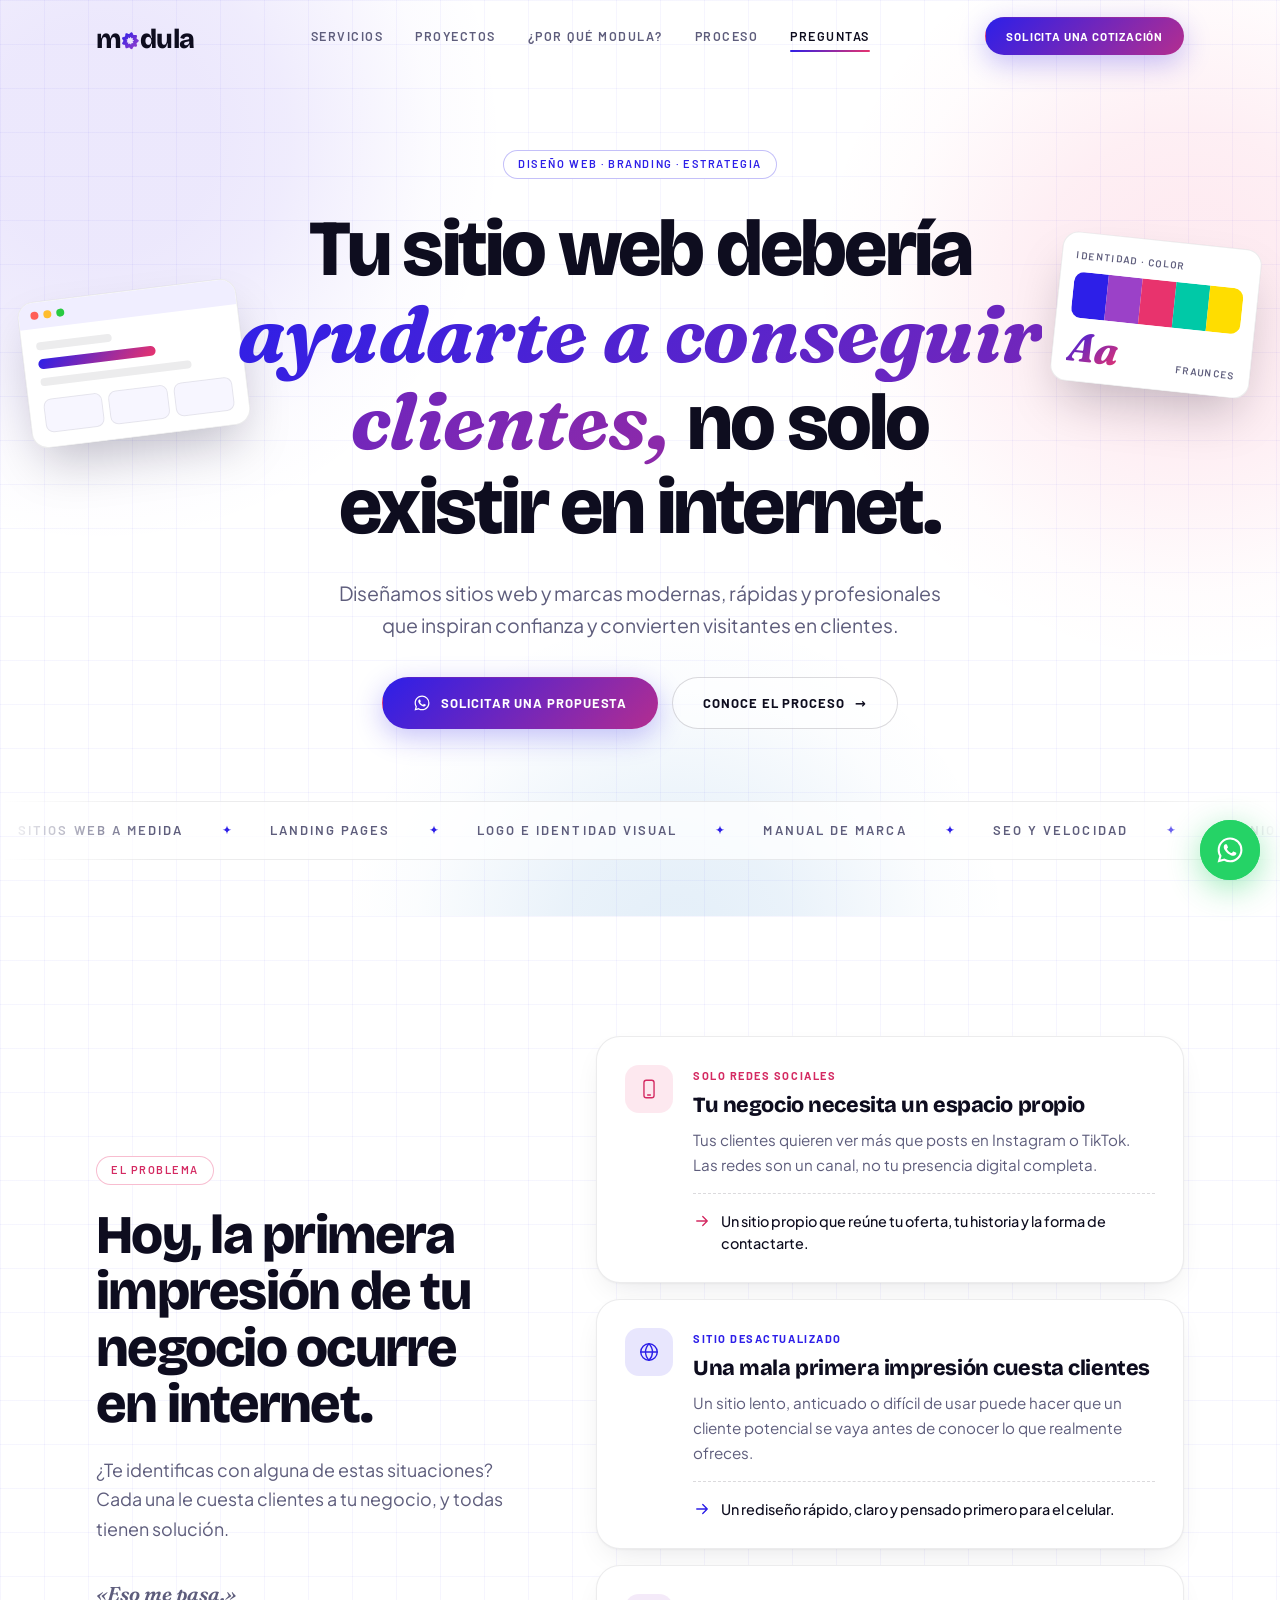
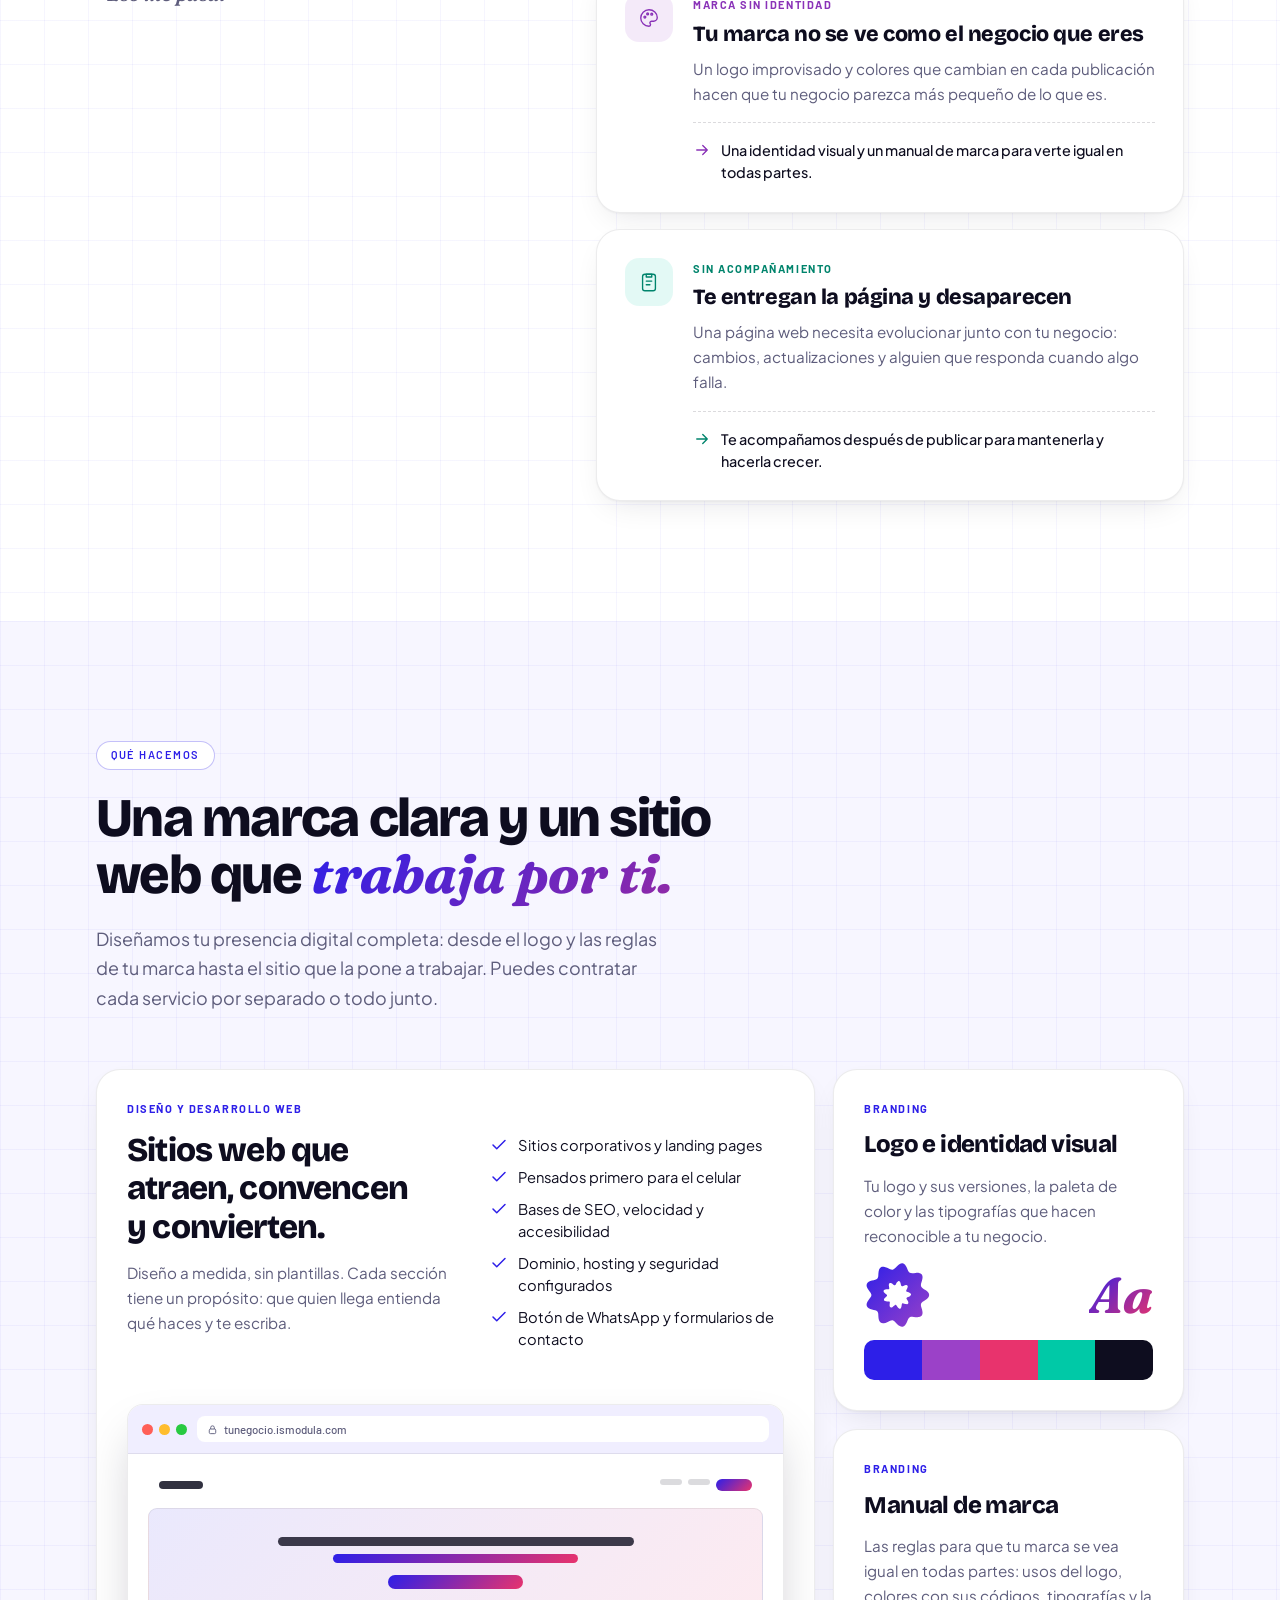
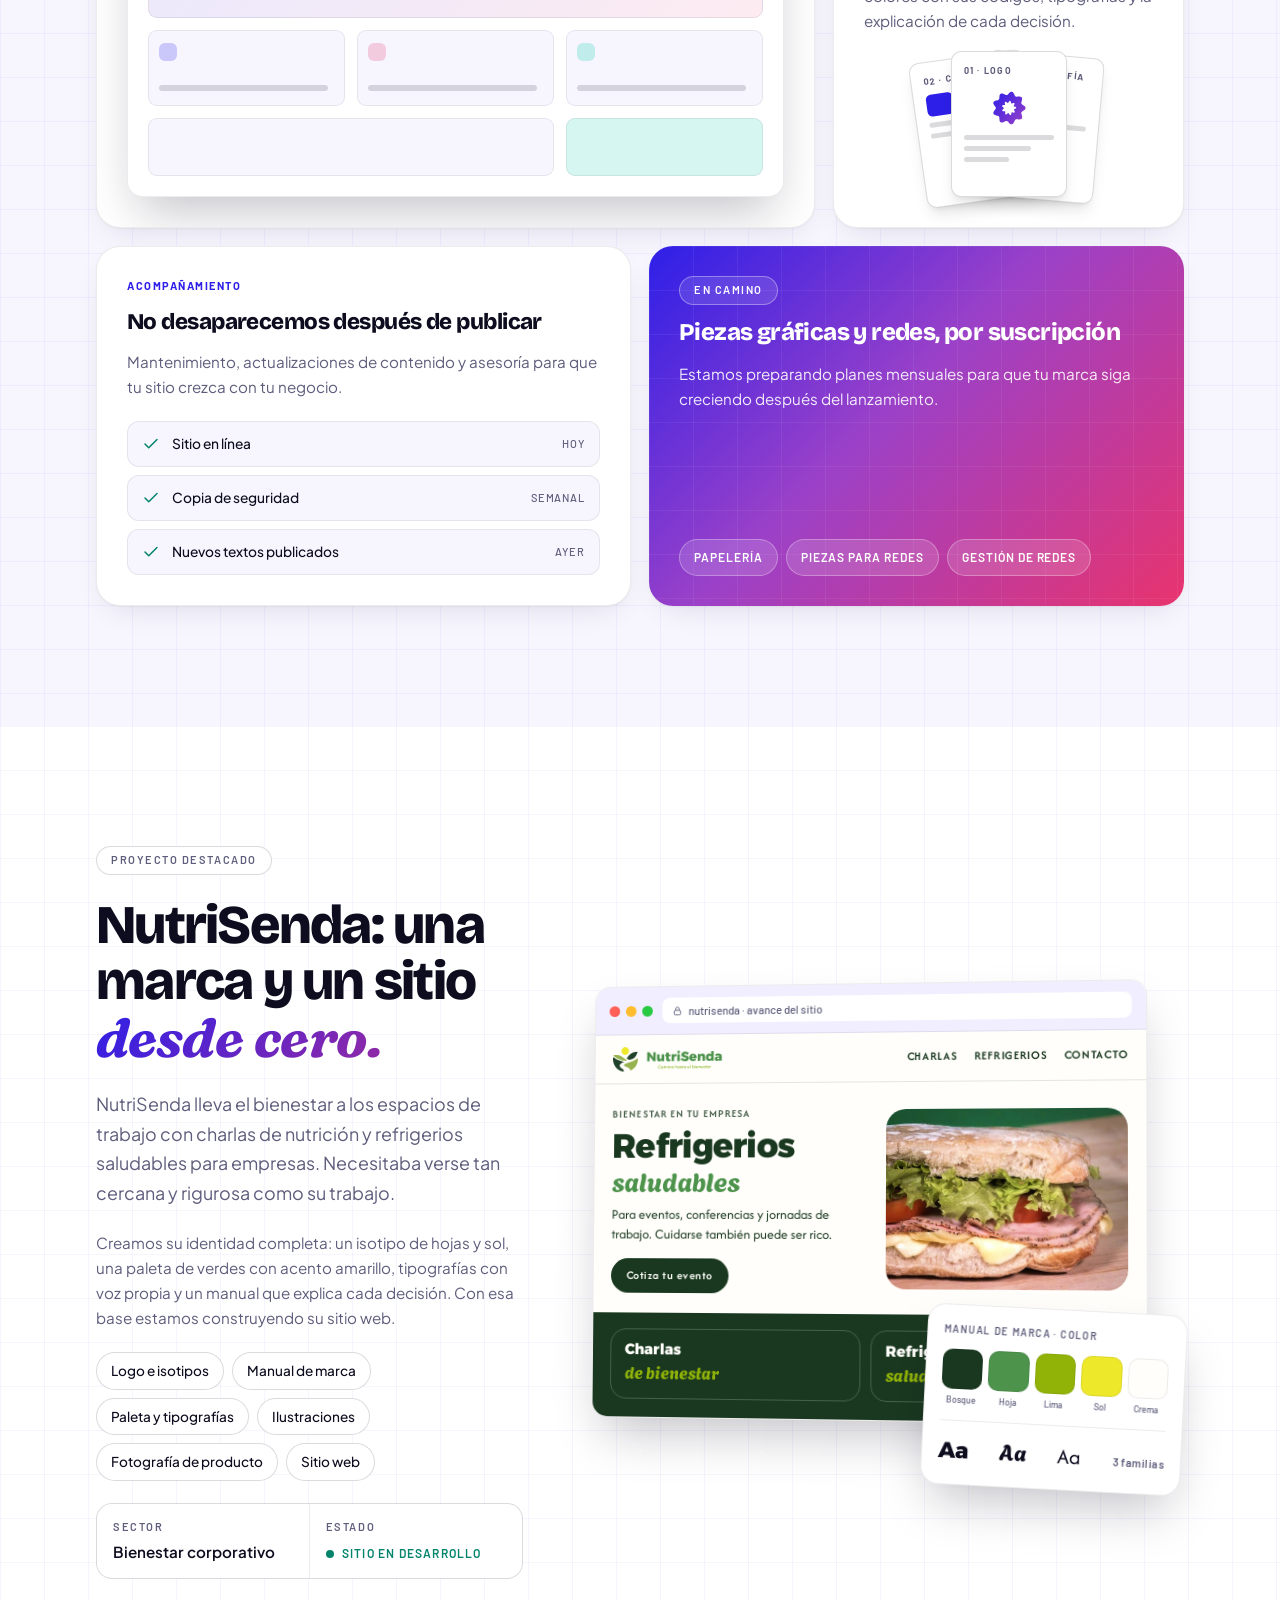
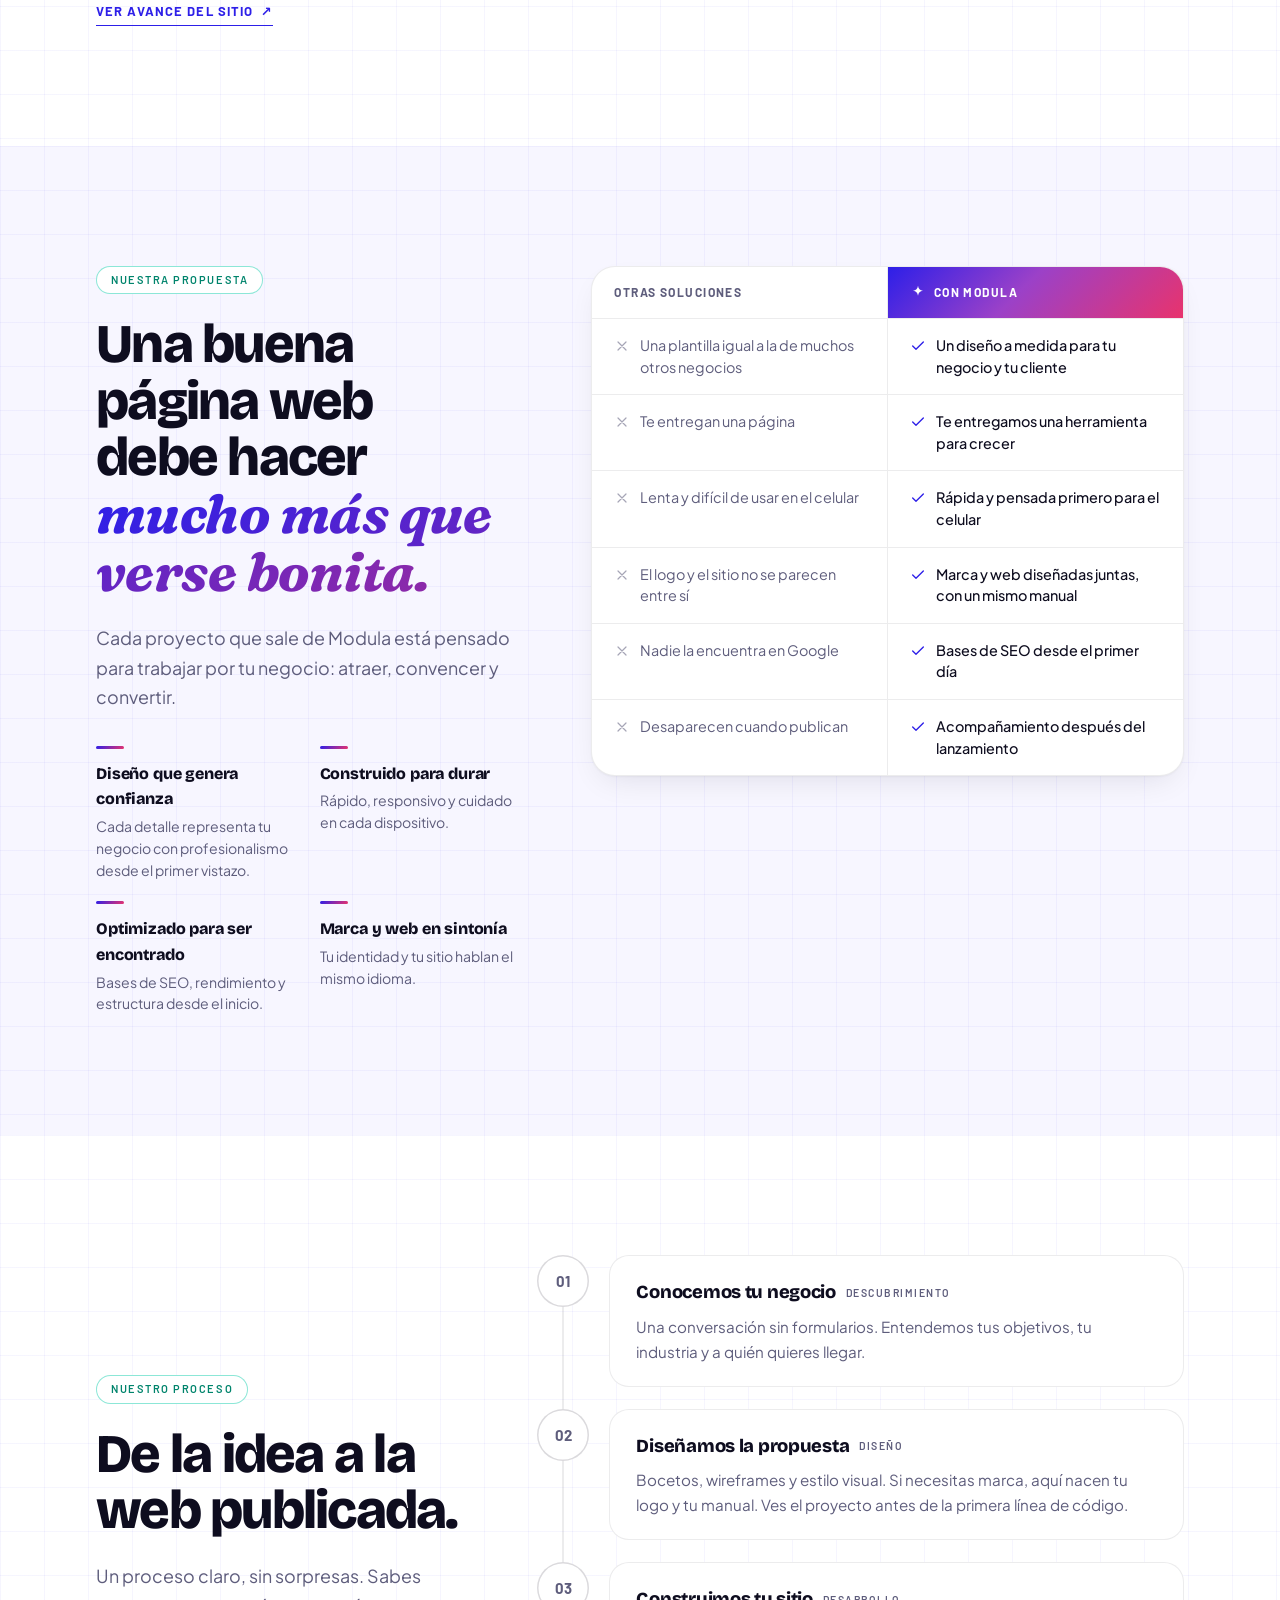
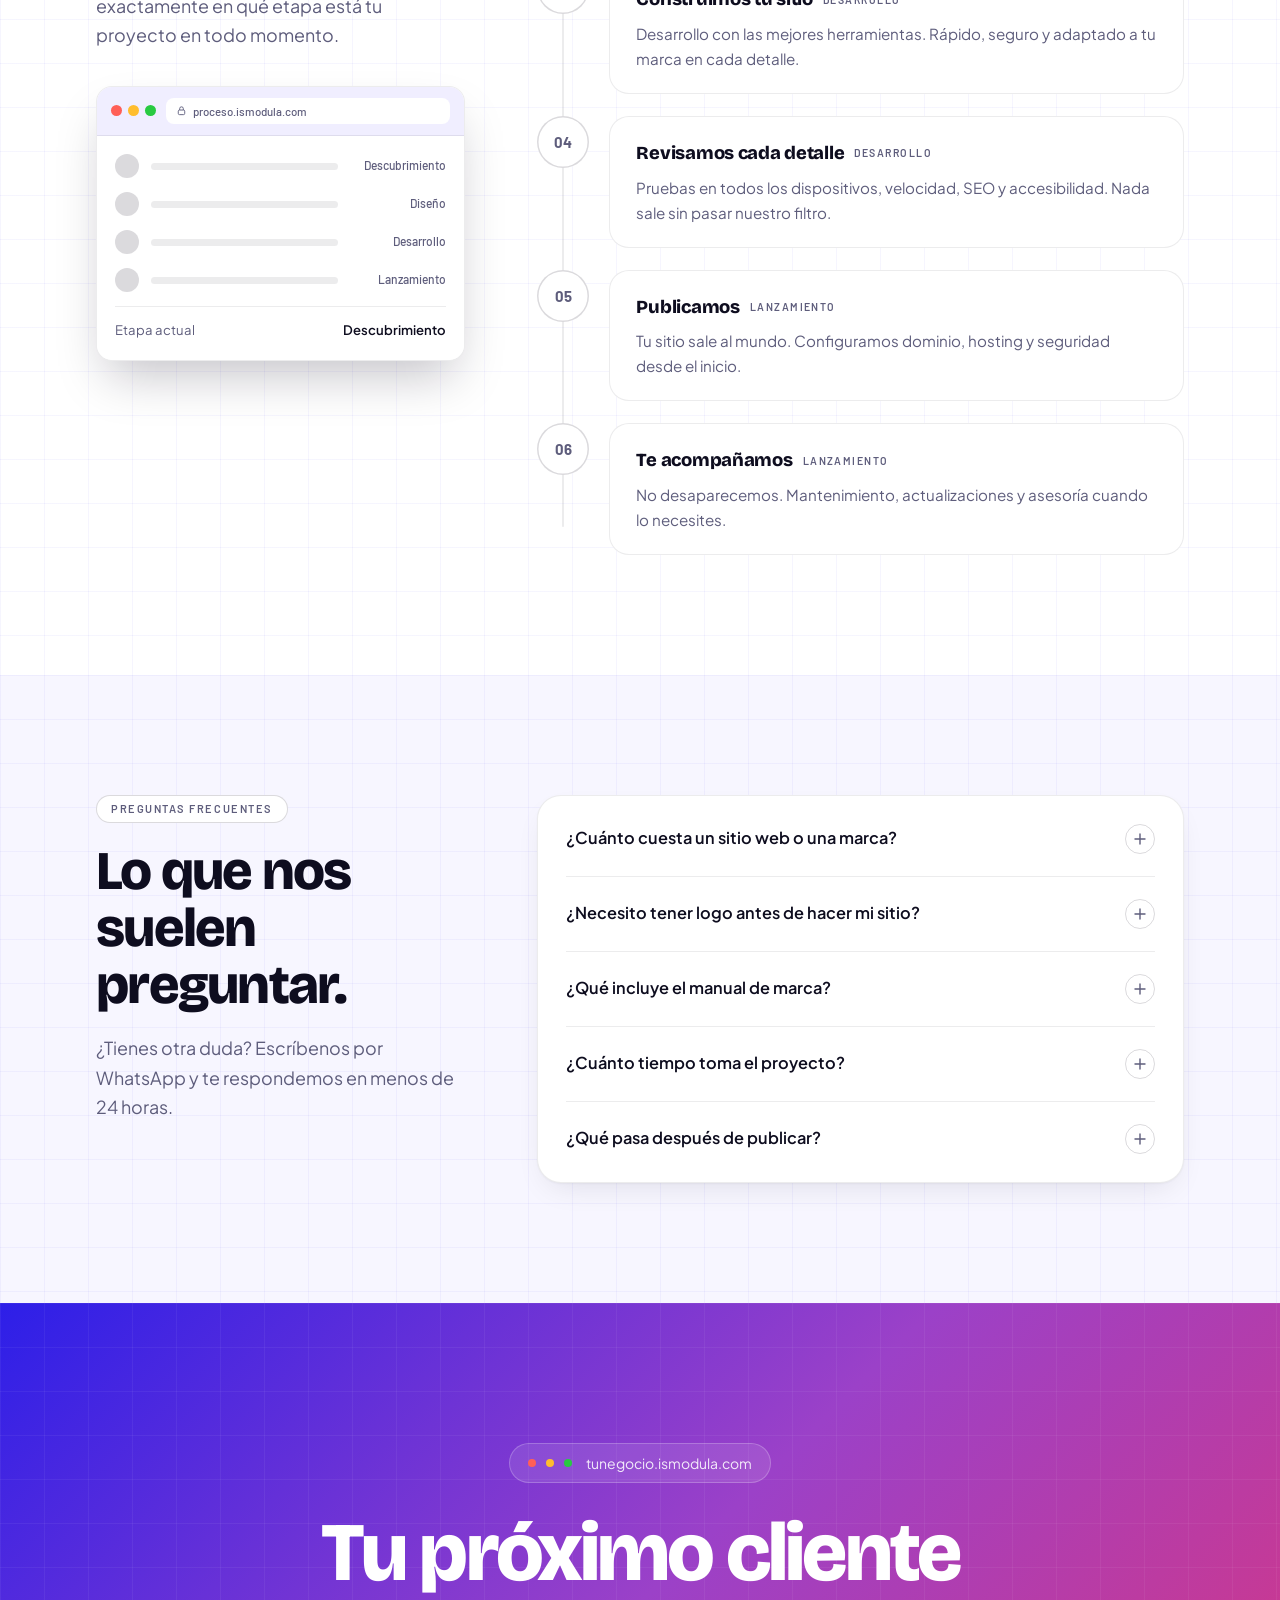
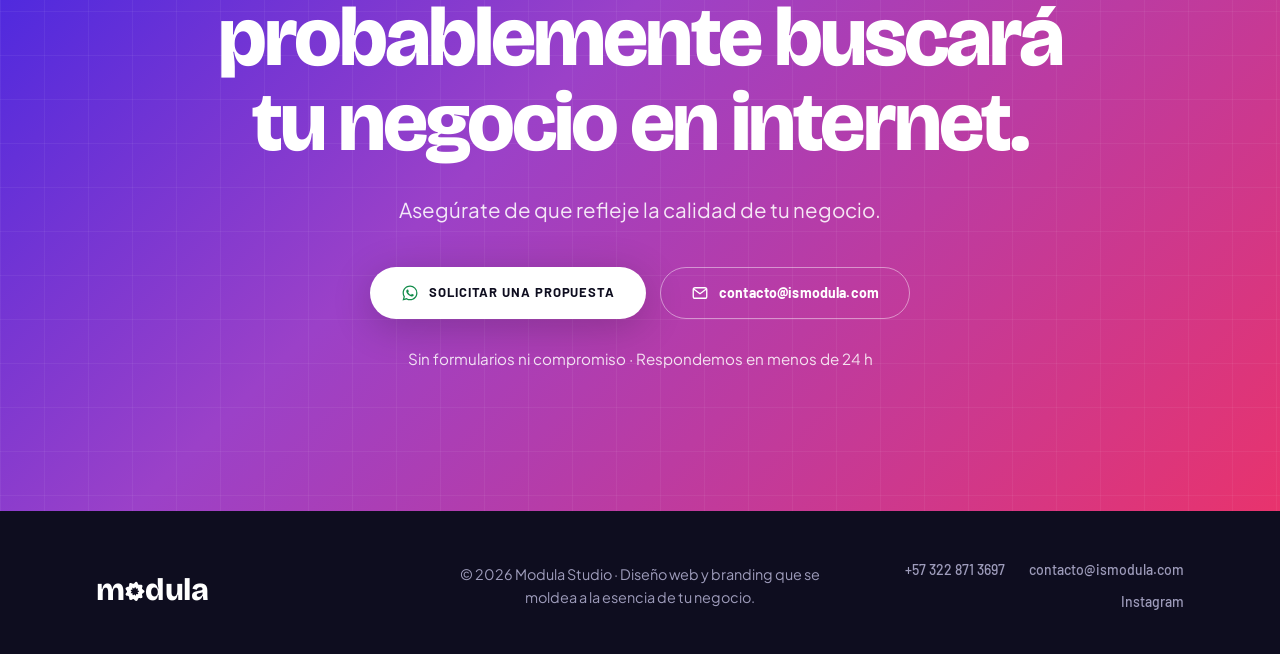
==== commit b95708f8: "Mejora el rendimiento en móvil y la vista previa al compartir - Hero visible desde el inicio: entrad" ====
--- a/index.html
+++ b/index.html
@@ -7,11 +7,29 @@
   <meta name="claude:viewport-fit-sides" content="cover">
   <meta name="description" content="Modula diseña sitios web y marcas para negocios que quieren conseguir clientes, no solo existir en internet.">
   <link rel="icon" type="image/svg+xml" href="img/favicon.svg">
-
-  <!-- Fuentes: las cuatro de Modula + las tres de NutriSenda (para su maqueta) -->
-  <link rel="preconnect" href="https://fonts.googleapis.com">
-  <link rel="preconnect" href="https://fonts.gstatic.com" crossorigin>
-  <link rel="stylesheet" href="https://fonts.googleapis.com/css2?family=Barlow:wght@500;600;700&family=Bricolage+Grotesque:opsz,wght@12..96,600..800&family=Fraunces:ital,wght@1,600;1,700&family=Plus+Jakarta+Sans:wght@400;500;600;700&family=Alexandria:wght@800&family=Agbalumo&family=Afacad+Flux:wght@400;600&display=swap">
+  <link rel="apple-touch-icon" href="img/apple-touch-icon.png">
+
+  <!-- Vista previa al compartir (WhatsApp, iMessage, redes).
+       URL base: https://modula-website-ten.vercel.app
+       Cámbiala a https://ismodula.com en og:url y og:image cuando el dominio apunte a Vercel.
+       La imagen se genera desde og/og-card.html. -->
+  <meta property="og:type" content="website">
+  <meta property="og:title" content="Modula Studio">
+  <meta property="og:description" content="Modula diseña sitios web y marcas para negocios que quieren conseguir clientes, no solo existir en internet.">
+  <meta property="og:url" content="https://modula-website-ten.vercel.app/">
+  <meta property="og:image" content="https://modula-website-ten.vercel.app/img/og-modula.png">
+  <meta property="og:image:width" content="1200">
+  <meta property="og:image:height" content="630">
+  <meta property="og:locale" content="es_CO">
+  <meta name="twitter:card" content="summary_large_image">
+
+  <!-- Fuentes de Modula: alojadas en /fonts y declaradas al inicio de estilos.css.
+       Se precargan solo las del titular. -->
+  <link rel="preload" href="fonts/bricolage-grotesque-latin-var.woff2" as="font" type="font/woff2" crossorigin>
+  <link rel="preload" href="fonts/fraunces-italic-latin-var.woff2" as="font" type="font/woff2" crossorigin>
+  <!-- Las tres de NutriSenda (solo su maqueta): cargan sin bloquear la página -->
+  <link rel="stylesheet" href="https://fonts.googleapis.com/css2?family=Alexandria:wght@800&family=Agbalumo&family=Afacad+Flux:wght@400;600&display=swap" media="print" onload="this.media='all'">
+  <noscript><link rel="stylesheet" href="https://fonts.googleapis.com/css2?family=Alexandria:wght@800&family=Agbalumo&family=Afacad+Flux:wght@400;600&display=swap"></noscript>
 
   <link rel="stylesheet" href="css/estilos.css">
   <script src="js/main.js" defer></script>
@@ -92,7 +110,7 @@
   <div class="wrap">
     <div class="hero__inner" id="heroInner">
       <span class="chip chip--violeta hero-in">Diseño web · Branding · Estrategia</span>
-      <h1 class="hero-in" data-delay="1">Tu sitio web debería <span class="em">ayudarte a conseguir clientes,</span> no solo existir en internet.</h1>
+      <h1>Tu sitio web debería <span class="em">ayudarte a conseguir clientes,</span> no solo existir en internet.</h1>
       <p class="lead hero-in" data-delay="2">Diseñamos sitios web y marcas modernas, rápidas y profesionales que inspiran confianza y convierten visitantes en clientes.</p>
       <div class="hero__btns hero-in" data-delay="3">
         <a class="btn btn--primary" href="https://wa.me/573228713697?text=Hola%20Modula%2C%20me%20gustar%C3%ADa%20pedir%20una%20propuesta" target="_blank" rel="noopener" data-whatsapp><svg width="18" height="18" aria-hidden="true"><use href="#i-wa"/></svg>Solicitar una propuesta</a>
--- a/css/estilos.css
+++ b/css/estilos.css
@@ -3,6 +3,7 @@
    Sistema de diseño: «Modula» (tokens, componentes y reglas de voz).
 
    Índice
+     0. Fuentes (archivos en /fonts y respaldos sin saltos)
      1. Tokens (colores, tipografías, sombras) — tema claro y oscuro
      2. Base (reset, enlaces, foco)
      3. Utilidades de layout (contenedor, bandas, cuadrícula)
@@ -25,6 +26,101 @@
 
 
 /* ==========================================================================
+   0. FUENTES
+   Alojadas en /fonts (solo el subconjunto latin, variables cuando existen).
+   index.html precarga Bricolage Grotesque y Fraunces, las del titular.
+   ========================================================================== */
+
+@font-face {
+  font-family: "Bricolage Grotesque";
+  font-style: normal;
+  font-weight: 600 800;
+  font-display: swap;
+  src: url("../fonts/bricolage-grotesque-latin-var.woff2") format("woff2");
+}
+
+@font-face {
+  font-family: "Plus Jakarta Sans";
+  font-style: normal;
+  font-weight: 400 700;
+  font-display: swap;
+  src: url("../fonts/plus-jakarta-sans-latin-var.woff2") format("woff2");
+}
+
+@font-face {
+  font-family: "Barlow";
+  font-style: normal;
+  font-weight: 500;
+  font-display: swap;
+  src: url("../fonts/barlow-latin-500.woff2") format("woff2");
+}
+
+@font-face {
+  font-family: "Barlow";
+  font-style: normal;
+  font-weight: 600;
+  font-display: swap;
+  src: url("../fonts/barlow-latin-600.woff2") format("woff2");
+}
+
+@font-face {
+  font-family: "Barlow";
+  font-style: normal;
+  font-weight: 700;
+  font-display: swap;
+  src: url("../fonts/barlow-latin-700.woff2") format("woff2");
+}
+
+@font-face {
+  font-family: "Fraunces";
+  font-style: italic;
+  font-weight: 600 700;
+  font-display: swap;
+  src: url("../fonts/fraunces-italic-latin-var.woff2") format("woff2");
+}
+
+/* Respaldos: Arial y Georgia ajustadas a las medidas de cada fuente, para que
+   el texto no salte cuando esta termina de cargar. Valores medidos sobre los
+   textos del sitio (Bricolage en opsz 40, el tamaño del titular en móvil). */
+@font-face {
+  font-family: "Bricolage Grotesque Fallback";
+  src: local("Arial Bold"), local("Arial-BoldMT");
+  size-adjust: 99.42%;
+  ascent-override: 93.54%;
+  descent-override: 27.16%;
+  line-gap-override: 0%;
+}
+
+@font-face {
+  font-family: "Plus Jakarta Sans Fallback";
+  src: local("Arial"), local("ArialMT");
+  size-adjust: 104.68%;
+  ascent-override: 99.16%;
+  descent-override: 21.21%;
+  line-gap-override: 0%;
+}
+
+@font-face {
+  font-family: "Barlow Fallback";
+  src: local("Arial Bold"), local("Arial-BoldMT");
+  size-adjust: 86.54%;
+  ascent-override: 115.56%;
+  descent-override: 23.11%;
+  line-gap-override: 0%;
+}
+
+@font-face {
+  font-family: "Fraunces Fallback";
+  font-style: italic;
+  src: local("Georgia Bold Italic"), local("Georgia-BoldItalic");
+  size-adjust: 92.53%;
+  ascent-override: 105.70%;
+  descent-override: 27.56%;
+  line-gap-override: 0%;
+}
+
+
+/* ==========================================================================
    1. TOKENS
    ========================================================================== */
 
@@ -62,6 +158,7 @@
   --border-strong: rgba(14, 13, 31, 0.15);
   --grid-line: rgba(45, 31, 232, 0.045);
   --glass: rgba(255, 255, 255, 0.72);
+  --glass-solid: rgba(255, 255, 255, 0.96); /* --bg al 96%: barra y menú en móvil */
   --ghost: rgba(255, 255, 255, 0.5);
   --win-bar: #F0EEFF;
   --blob-opacity: 0.11;
@@ -77,10 +174,10 @@
   --shadow-cta: 0 8px 28px rgba(45, 31, 232, 0.28);
 
   /* Tipografías */
-  --font-display: "Bricolage Grotesque", ui-sans-serif, system-ui, sans-serif; /* títulos */
-  --font-body: "Plus Jakarta Sans", ui-sans-serif, system-ui, sans-serif;      /* texto */
-  --font-ui: "Barlow", ui-sans-serif, system-ui, sans-serif;                   /* chips, botones, etiquetas */
-  --font-serif: "Fraunces", Georgia, serif;                                    /* frase de énfasis */
+  --font-display: "Bricolage Grotesque", "Bricolage Grotesque Fallback", ui-sans-serif, system-ui, sans-serif; /* títulos */
+  --font-body: "Plus Jakarta Sans", "Plus Jakarta Sans Fallback", ui-sans-serif, system-ui, sans-serif;        /* texto */
+  --font-ui: "Barlow", "Barlow Fallback", ui-sans-serif, system-ui, sans-serif;                                /* chips, botones, etiquetas */
+  --font-serif: "Fraunces", "Fraunces Fallback", Georgia, serif;                                               /* frase de énfasis */
 
   /* Movimiento y márgenes laterales */
   --ease: cubic-bezier(0.16, 1, 0.3, 1);
@@ -106,6 +203,7 @@
     --border-strong: rgba(255, 255, 255, 0.22);
     --grid-line: rgba(255, 255, 255, 0.035);
     --glass: rgba(14, 13, 31, 0.7);
+    --glass-solid: rgba(14, 13, 31, 0.96);
     --ghost: rgba(255, 255, 255, 0.04);
     --win-bar: #1F1D38;
     --blob-opacity: 0.16;
@@ -129,6 +227,7 @@
   --border-strong: rgba(255, 255, 255, 0.22);
   --grid-line: rgba(255, 255, 255, 0.035);
   --glass: rgba(14, 13, 31, 0.7);
+  --glass-solid: rgba(14, 13, 31, 0.96);
   --ghost: rgba(255, 255, 255, 0.04);
   --win-bar: #1F1D38;
   --blob-opacity: 0.16;
@@ -622,6 +721,21 @@
   margin-top: 14px;
 }
 
+/* Móvil y tableta: fondo sólido en vez de vidrio. backdrop-filter pesa en
+   iPhone, retrasa el menú y deja una línea oscura bajo la barra. */
+@media (max-width: 1023px) {
+  .nav.is-scrolled,
+  .menu {
+    background: var(--glass-solid);
+    -webkit-backdrop-filter: none;
+    backdrop-filter: none;
+  }
+
+  .menu { background: var(--bg); } /* opaco: no se transparenta el hero */
+
+  .nav.is-open { transition: none; } /* el menú abre al instante */
+}
+
 /* Escritorio: enlaces visibles, sin hamburguesa */
 @media (min-width: 1024px) {
   .nav__links { display: flex; }
@@ -673,19 +787,30 @@
   margin-top: 8px;
 }
 
-/* Manchas de color desenfocadas del fondo */
+/* Manchas de color desenfocadas del fondo.
+   Sin filter: blur (pesa mucho en iPhone). El radial-gradient imita un
+   desenfoque de 72 px: sólido hasta 144 px antes del borde, 50% en el borde
+   y transparente 144 px después. Ese halo se pinta en el padding, y el margen
+   negativo lo compensa, así que width/height/posición son las del círculo. */
 .blob {
   position: absolute;
   z-index: 0;
-  border-radius: 999px;
-  filter: blur(72px);
+  box-sizing: content-box;
+  padding: 144px;
+  margin: -144px;
   opacity: var(--blob-opacity);
   pointer-events: none;
-}
-
-.blob--violeta { width: 520px; height: 520px; left: -160px; top: -120px; background: linear-gradient(135deg, var(--violeta), var(--violeta-medio)); }
-.blob--rosa    { width: 460px; height: 460px; right: -140px; top: 60px;  background: linear-gradient(135deg, var(--rosa), var(--rosa-claro)); }
-.blob--teal    { width: 380px; height: 380px; left: 38%; bottom: -220px; background: linear-gradient(135deg, var(--teal), var(--violeta)); }
+  background: radial-gradient(circle closest-side,
+    var(--blob-c) calc(100% - 288px),
+    color-mix(in srgb, var(--blob-c) 84%, transparent) calc(100% - 216px),
+    color-mix(in srgb, var(--blob-c) 50%, transparent) calc(100% - 144px),
+    color-mix(in srgb, var(--blob-c) 16%, transparent) calc(100% - 72px),
+    transparent);
+}
+
+.blob--violeta { width: 520px; height: 520px; left: -160px; top: -120px; --blob-c: color-mix(in srgb, var(--violeta), var(--violeta-medio)); }
+.blob--rosa    { width: 460px; height: 460px; right: -140px; top: 60px;  --blob-c: color-mix(in srgb, var(--rosa), var(--rosa-claro)); }
+.blob--teal    { width: 380px; height: 380px; left: 38%; bottom: -220px; --blob-c: color-mix(in srgb, var(--teal), var(--violeta)); }
 
 /* Tarjetitas flotantes a los lados del titular (solo pantallas anchas) */
 .hero__float {
@@ -773,8 +898,6 @@
   overflow: hidden;
   border-block: 1px solid var(--border-subtle);
   background: var(--glass);
-  -webkit-backdrop-filter: blur(8px);
-  backdrop-filter: blur(8px);
   -webkit-mask-image: linear-gradient(90deg, transparent, #000 12%, #000 88%, transparent);
   mask-image: linear-gradient(90deg, transparent, #000 12%, #000 88%, transparent);
 }
@@ -2132,14 +2255,13 @@
 
 /* Entrada del hero al cargar la página */
 .hero-in {
-  animation: hero-in 1s var(--ease) both;
-  animation-delay: 100ms;
-}
-
-.hero-in[data-delay="1"] { animation-delay: 210ms; }
-.hero-in[data-delay="2"] { animation-delay: 320ms; }
-.hero-in[data-delay="3"] { animation-delay: 430ms; }
-.hero-in[data-delay="5"] { animation-delay: 650ms; }
+  animation: hero-in 0.6s var(--ease) both;
+  animation-delay: 0ms;
+}
+
+.hero-in[data-delay="2"] { animation-delay: 120ms; }
+.hero-in[data-delay="3"] { animation-delay: 180ms; }
+.hero-in[data-delay="5"] { animation-delay: 240ms; }
 
 /* Brillo que recorre la frase en serif del hero */
 .hero h1 .em {
@@ -2151,7 +2273,12 @@
 .float-b { animation: float-b 16s ease-in-out infinite; }
 .float-c { animation: float-a 11s ease-in-out infinite reverse; }
 
-@keyframes hero-in { from { opacity: 0; transform: translateY(24px); filter: blur(6px); } }
+/* En móvil y tableta las manchas se quedan quietas */
+@media (max-width: 1023px) {
+  .blob { animation: none; }
+}
+
+@keyframes hero-in { from { opacity: 0; transform: translateY(16px); } }
 @keyframes shimmer { 0%, 100% { background-position: 0 0; } 50% { background-position: 100% 0; } }
 @keyframes float-a { 0%, 100% { transform: translate(0, 0); } 50% { transform: translate(30px, -26px); } }
 @keyframes float-b { 0%, 100% { transform: translate(0, 0); } 50% { transform: translate(-36px, 22px); } }
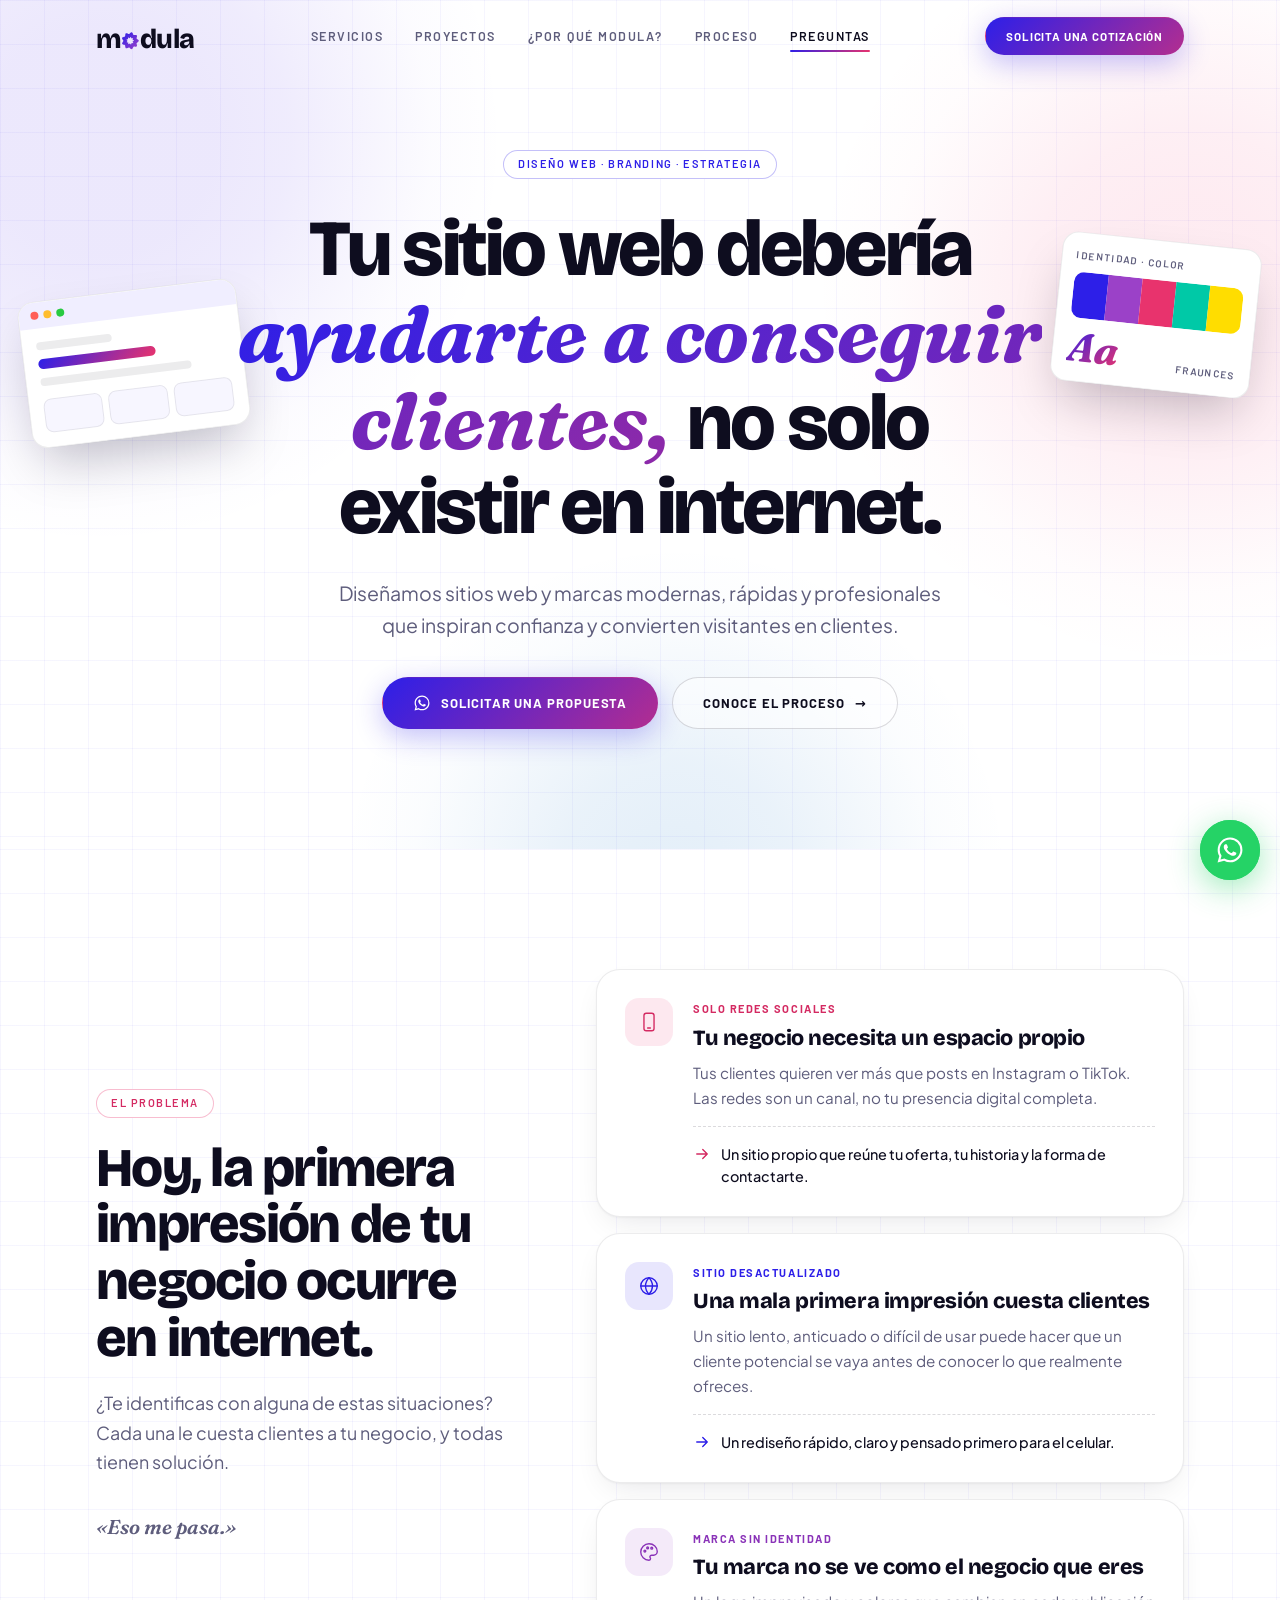
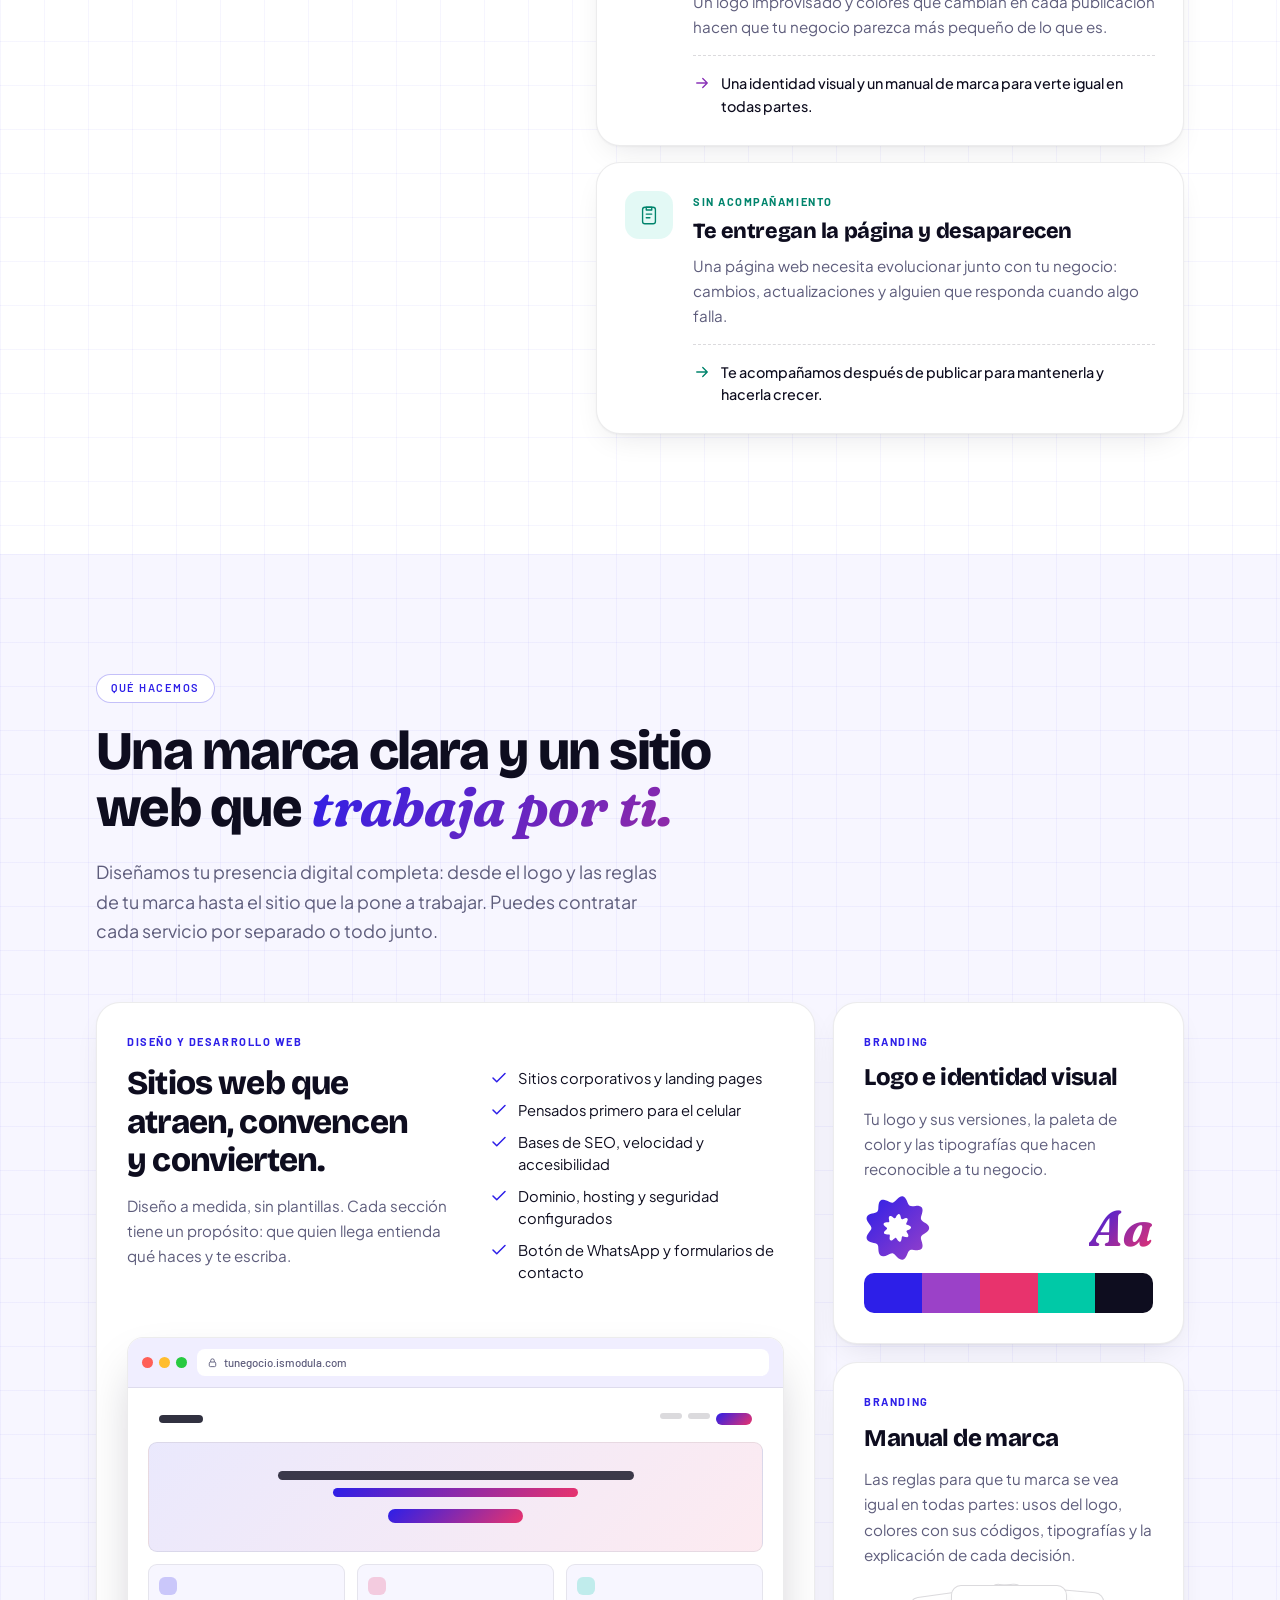
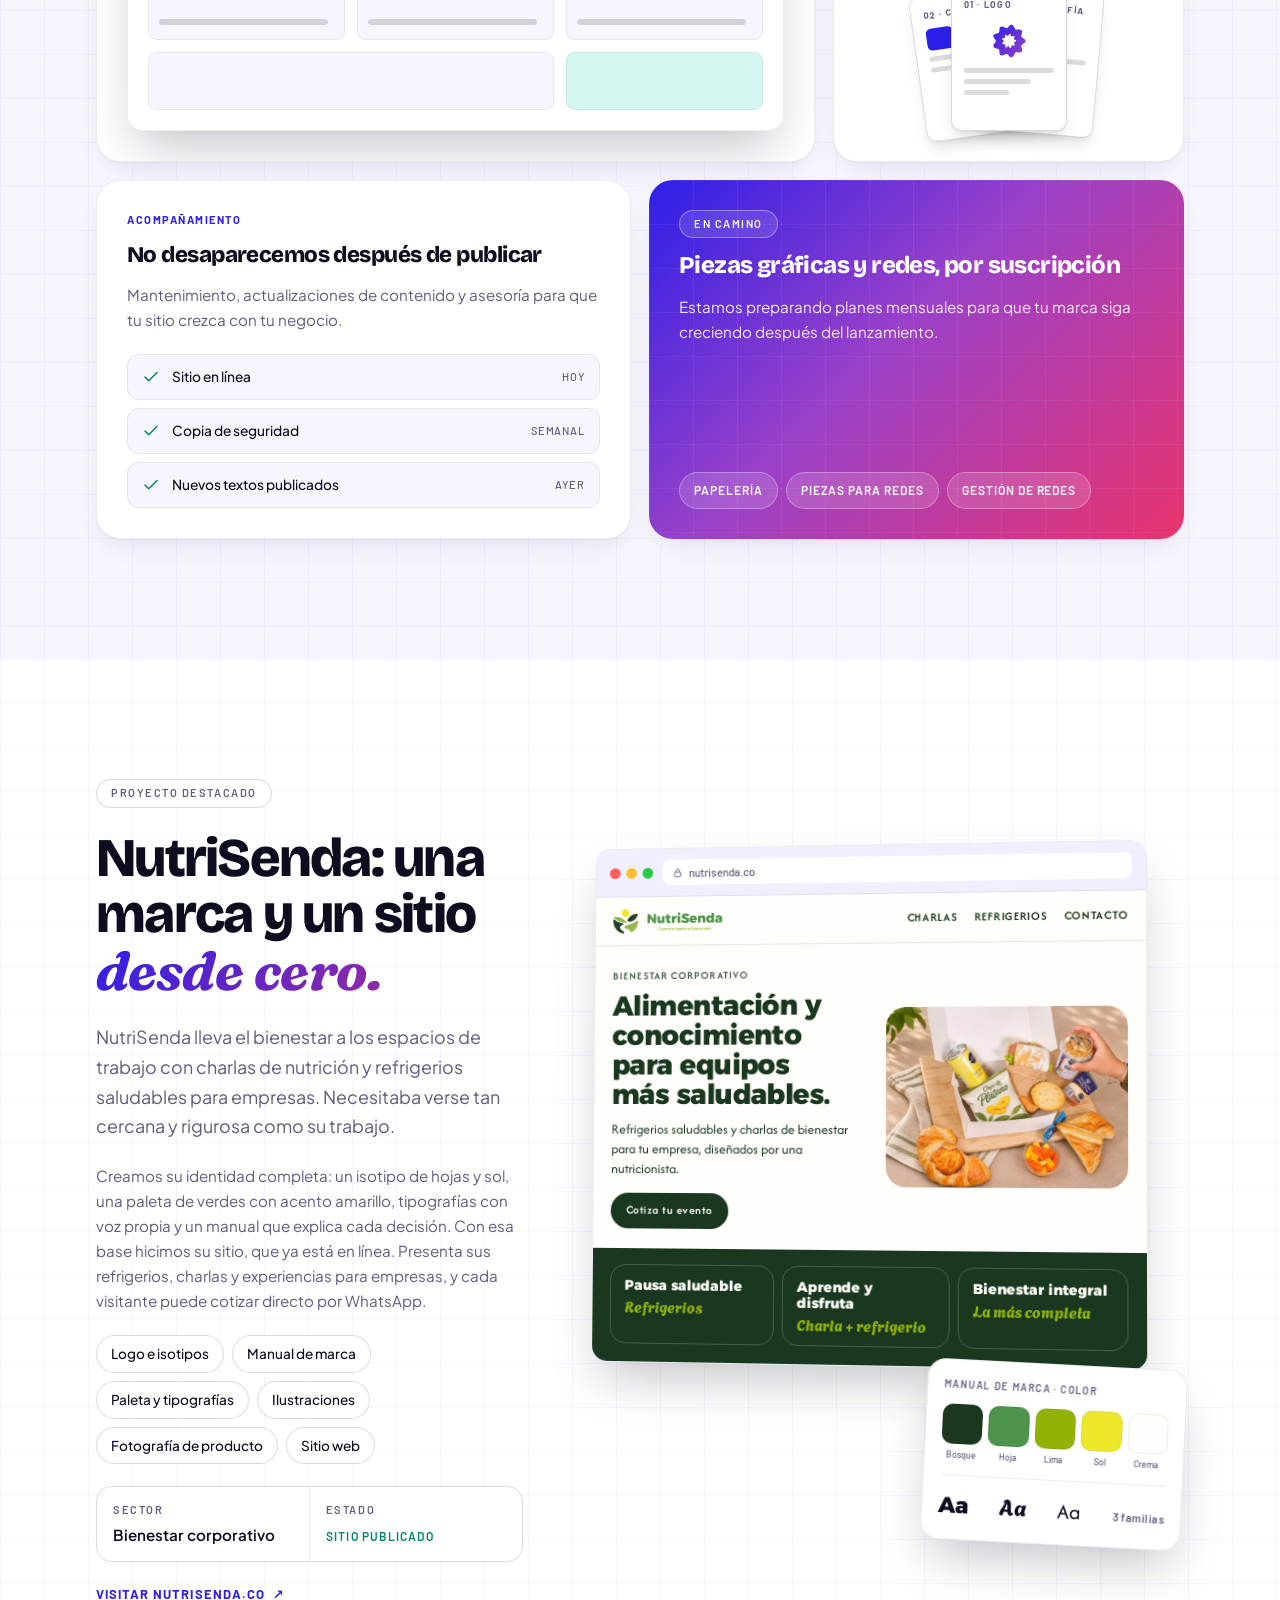
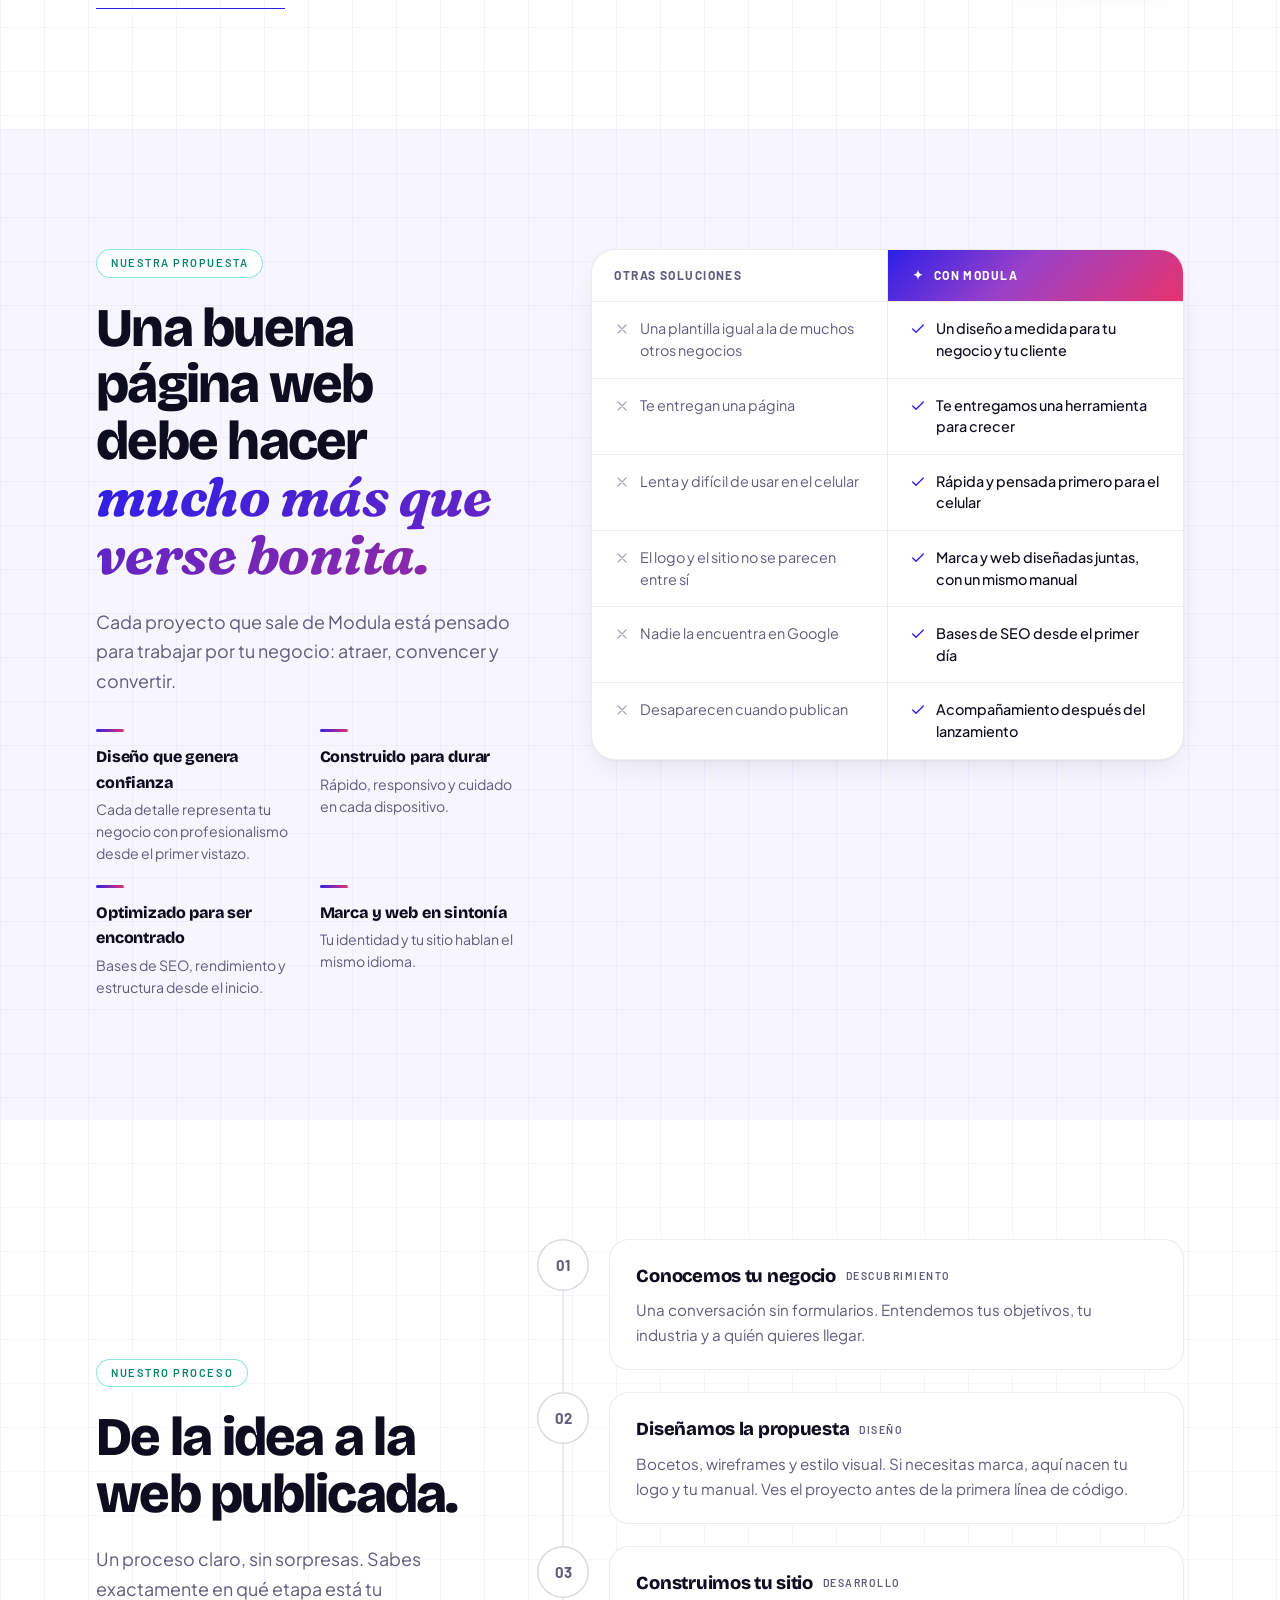
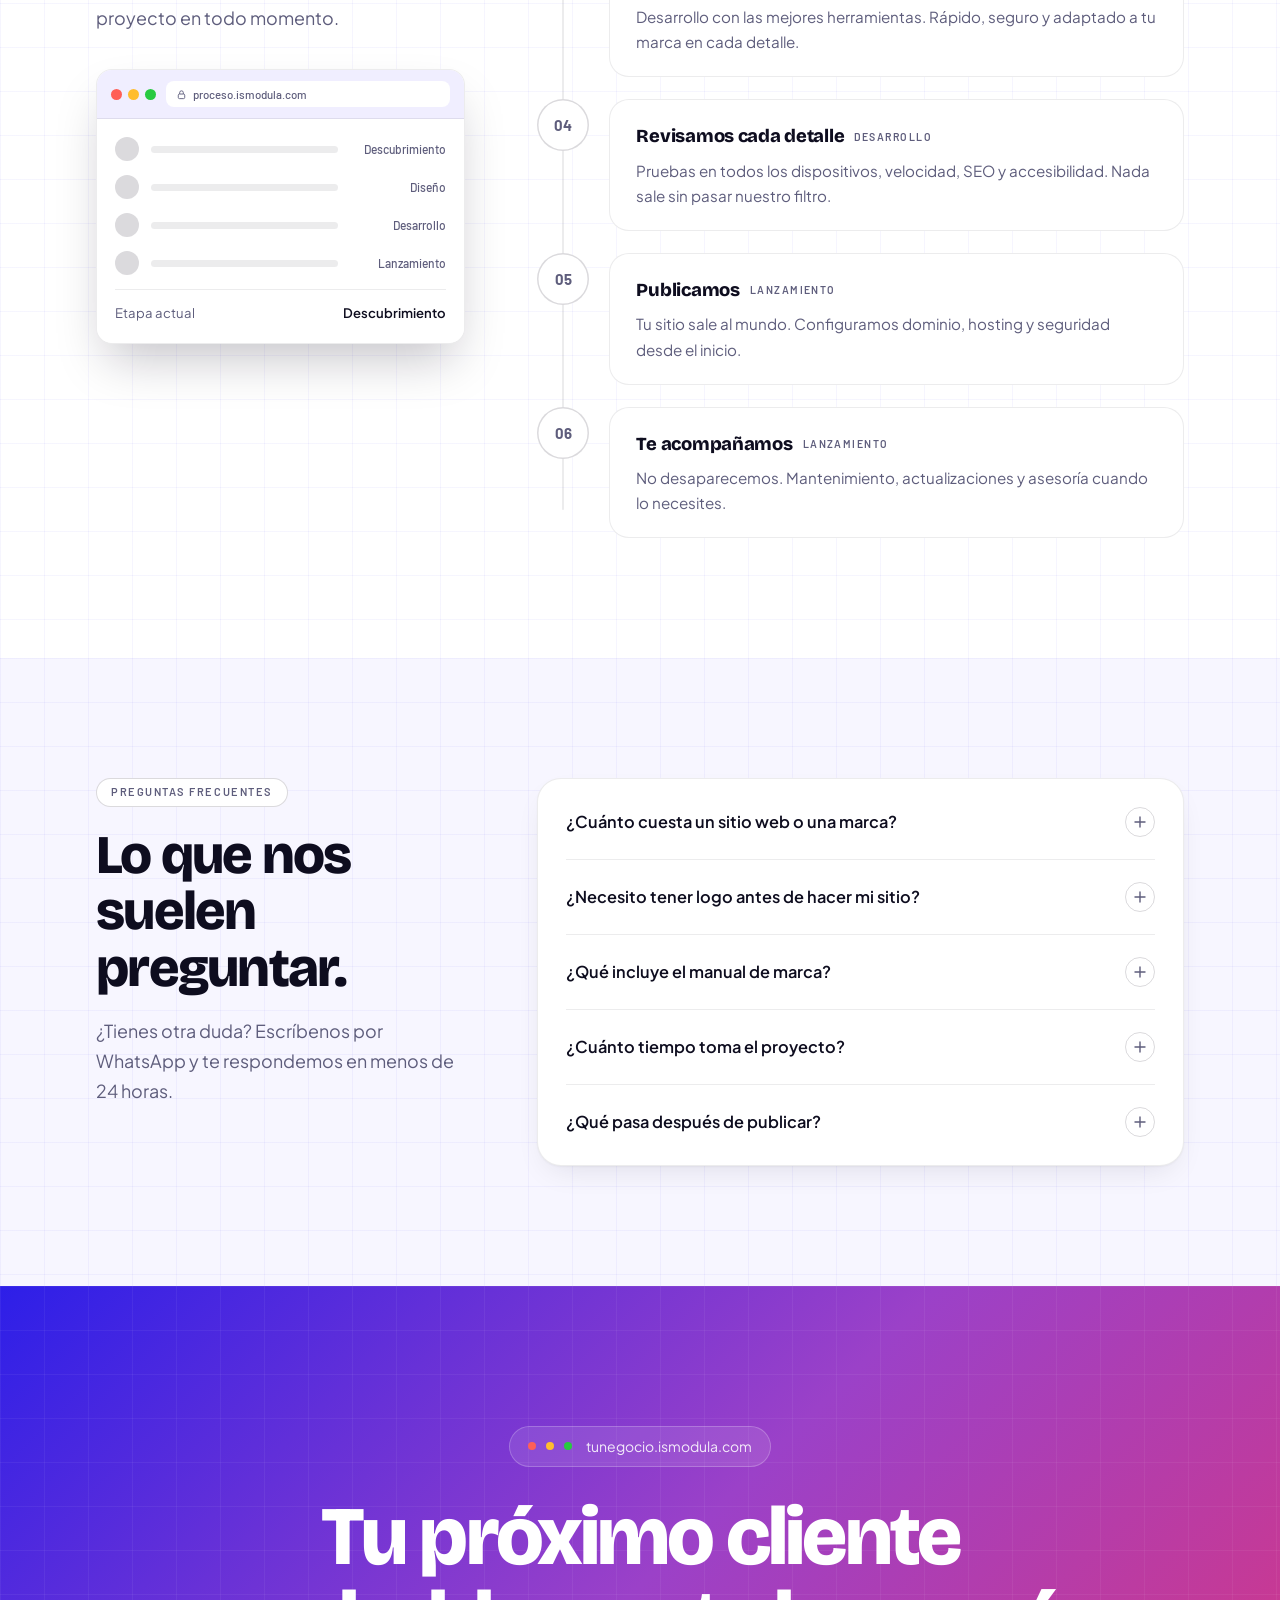
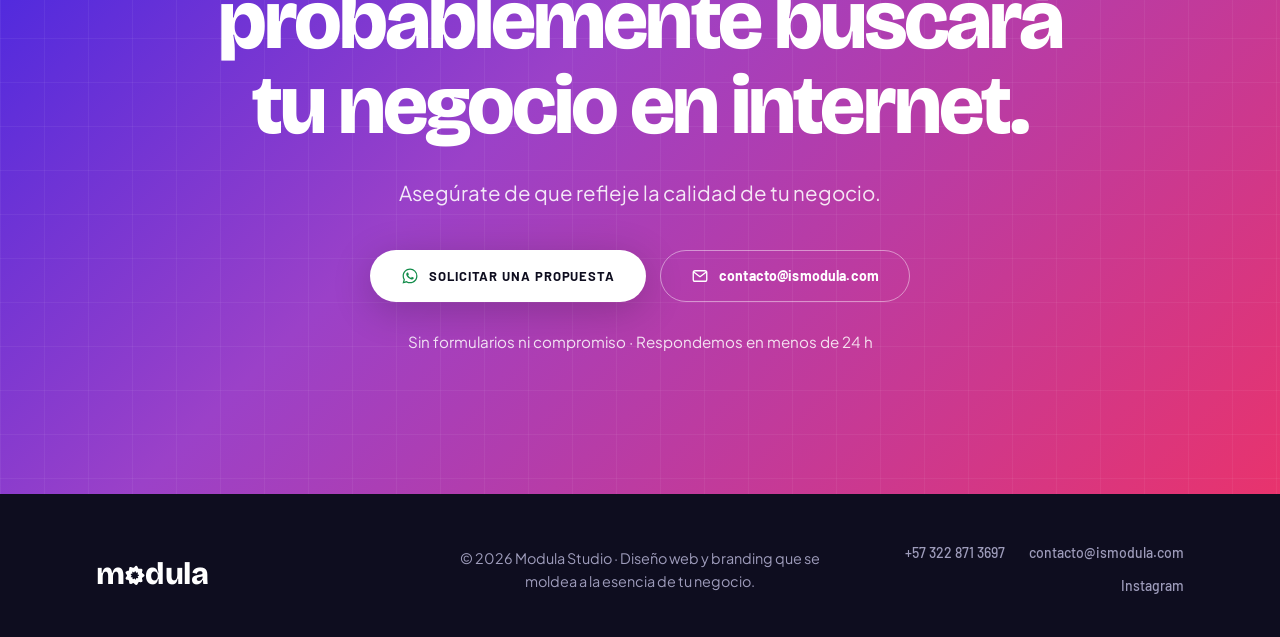
==== commit a101a6bc: "Quita la cinta y el modo oscuro, y muestra NutriSenda publicado - Hero sin la cinta de servicios: fu" ====
--- a/index.html
+++ b/index.html
@@ -3,25 +3,61 @@
 <head>
   <meta charset="utf-8">
   <meta name="viewport" content="width=device-width, initial-scale=1, viewport-fit=cover">
-  <title>Modula Studio</title>
+  <title>Modula · Diseño web y branding en Bogotá y Colombia</title>
   <meta name="claude:viewport-fit-sides" content="cover">
-  <meta name="description" content="Modula diseña sitios web y marcas para negocios que quieren conseguir clientes, no solo existir en internet.">
+  <meta name="color-scheme" content="light">
+  <meta name="description" content="Diseño web y branding para que tu negocio consiga clientes, no solo exista en internet. Estudio en Bogotá que trabaja con toda Colombia.">
+  <link rel="canonical" href="https://ismodula.com/">
   <link rel="icon" type="image/svg+xml" href="img/favicon.svg">
   <link rel="apple-touch-icon" href="img/apple-touch-icon.png">
 
   <!-- Vista previa al compartir (WhatsApp, iMessage, redes).
-       URL base: https://modula-website-ten.vercel.app
-       Cámbiala a https://ismodula.com en og:url y og:image cuando el dominio apunte a Vercel.
-       La imagen se genera desde og/og-card.html. -->
+       URL oficial: https://ismodula.com (og:url y og:image van siempre con URL absoluta).
+       og:description repite la meta description. La imagen se genera desde og/og-card.html. -->
   <meta property="og:type" content="website">
   <meta property="og:title" content="Modula Studio">
-  <meta property="og:description" content="Modula diseña sitios web y marcas para negocios que quieren conseguir clientes, no solo existir en internet.">
-  <meta property="og:url" content="https://modula-website-ten.vercel.app/">
-  <meta property="og:image" content="https://modula-website-ten.vercel.app/img/og-modula.png">
+  <meta property="og:description" content="Diseño web y branding para que tu negocio consiga clientes, no solo exista en internet. Estudio en Bogotá que trabaja con toda Colombia.">
+  <meta property="og:url" content="https://ismodula.com/">
+  <meta property="og:image" content="https://ismodula.com/img/og-modula.png">
   <meta property="og:image:width" content="1200">
   <meta property="og:image:height" content="630">
   <meta property="og:locale" content="es_CO">
   <meta name="twitter:card" content="summary_large_image">
+
+  <!-- Datos estructurados para Google. Estudio remoto: la dirección lleva solo
+       ciudad, región y país; nunca calle ni código postal.
+       PENDIENTE: añadir "sameAs": ["<enlace de Instagram>"] cuando exista. -->
+  <script type="application/ld+json">
+  {
+    "@context": "https://schema.org",
+    "@type": "ProfessionalService",
+    "@id": "https://ismodula.com/#modula",
+    "name": "Modula Studio",
+    "url": "https://ismodula.com/",
+    "logo": "https://ismodula.com/img/apple-touch-icon.png",
+    "image": "https://ismodula.com/img/og-modula.png",
+    "description": "Diseño web y branding para que tu negocio consiga clientes, no solo exista en internet. Estudio en Bogotá que trabaja con toda Colombia.",
+    "telephone": "+57 322 871 3697",
+    "email": "contacto@ismodula.com",
+    "address": {
+      "@type": "PostalAddress",
+      "addressLocality": "Bogotá",
+      "addressRegion": "Bogotá D.C.",
+      "addressCountry": "CO"
+    },
+    "areaServed": { "@type": "Country", "name": "Colombia" },
+    "hasOfferCatalog": {
+      "@type": "OfferCatalog",
+      "name": "Servicios de Modula",
+      "itemListElement": [
+        { "@type": "Offer", "itemOffered": { "@type": "Service", "name": "Diseño y desarrollo web" } },
+        { "@type": "Offer", "itemOffered": { "@type": "Service", "name": "Logo e identidad visual" } },
+        { "@type": "Offer", "itemOffered": { "@type": "Service", "name": "Manual de marca" } },
+        { "@type": "Offer", "itemOffered": { "@type": "Service", "name": "Mantenimiento y acompañamiento" } }
+      ]
+    }
+  }
+  </script>
 
   <!-- Fuentes de Modula: alojadas en /fonts y declaradas al inicio de estilos.css.
        Se precargan solo las del titular. -->
@@ -115,30 +151,6 @@
       <div class="hero__btns hero-in" data-delay="3">
         <a class="btn btn--primary" href="https://wa.me/573228713697?text=Hola%20Modula%2C%20me%20gustar%C3%ADa%20pedir%20una%20propuesta" target="_blank" rel="noopener" data-whatsapp><svg width="18" height="18" aria-hidden="true"><use href="#i-wa"/></svg>Solicitar una propuesta</a>
         <a class="btn btn--ghost" href="#proceso">Conoce el proceso <span class="arrow" aria-hidden="true">→</span></a>
-      </div>
-    </div>
-  </div>
-
-  <!-- Cinta de servicios: el segundo grupo repite el primero para que el desplazamiento no tenga cortes -->
-  <div class="ticker hero-in" data-delay="5" aria-label="Servicios de Modula">
-    <div class="ticker__track">
-      <div class="ticker__set">
-        <span>Sitios web a medida</span><svg><use href="#i-spark"/></svg>
-        <span>Landing pages</span><svg><use href="#i-spark"/></svg>
-        <span>Logo e identidad visual</span><svg><use href="#i-spark"/></svg>
-        <span>Manual de marca</span><svg><use href="#i-spark"/></svg>
-        <span>SEO y velocidad</span><svg><use href="#i-spark"/></svg>
-        <span>Dominio y hosting</span><svg><use href="#i-spark"/></svg>
-        <span>Mantenimiento</span><svg><use href="#i-spark"/></svg>
-      </div>
-      <div class="ticker__set" aria-hidden="true">
-        <span>Sitios web a medida</span><svg><use href="#i-spark"/></svg>
-        <span>Landing pages</span><svg><use href="#i-spark"/></svg>
-        <span>Logo e identidad visual</span><svg><use href="#i-spark"/></svg>
-        <span>Manual de marca</span><svg><use href="#i-spark"/></svg>
-        <span>SEO y velocidad</span><svg><use href="#i-spark"/></svg>
-        <span>Dominio y hosting</span><svg><use href="#i-spark"/></svg>
-        <span>Mantenimiento</span><svg><use href="#i-spark"/></svg>
       </div>
     </div>
   </div>
@@ -332,7 +344,7 @@
       <span class="chip rv">Proyecto destacado</span>
       <h2 class="h2 rv" data-delay="1">NutriSenda: una marca y un sitio <span class="em">desde cero.</span></h2>
       <p class="lead rv" data-delay="2">NutriSenda lleva el bienestar a los espacios de trabajo con charlas de nutrición y refrigerios saludables para empresas. Necesitaba verse tan cercana y rigurosa como su trabajo.</p>
-      <p class="p rv" data-delay="3">Creamos su identidad completa: un isotipo de hojas y sol, una paleta de verdes con acento amarillo, tipografías con voz propia y un manual que explica cada decisión. Con esa base estamos construyendo su sitio web.</p>
+      <p class="p rv" data-delay="3">Creamos su identidad completa: un isotipo de hojas y sol, una paleta de verdes con acento amarillo, tipografías con voz propia y un manual que explica cada decisión. Con esa base hicimos su sitio, que ya está en línea. Presenta sus refrigerios, charlas y experiencias para empresas, y cada visitante puede cotizar directo por WhatsApp.</p>
       <ul class="deliver rv" data-delay="4">
         <li>Logo e isotipos</li>
         <li>Manual de marca</li>
@@ -343,17 +355,17 @@
       </ul>
       <dl class="meta rv" data-delay="5">
         <div><dt>Sector</dt><dd>Bienestar corporativo</dd></div>
-        <div><dt>Estado</dt><dd><span class="status-pill"><span class="dot" aria-hidden="true"></span>Sitio en desarrollo</span></dd></div>
+        <div><dt>Estado</dt><dd><span class="status-pill">Sitio publicado</span></dd></div>
       </dl>
-      <a class="link rv" data-delay="6" href="https://resonant-twilight-8b1430.netlify.app/" target="_blank" rel="noopener">Ver avance del sitio <span class="arrow" aria-hidden="true">↗</span></a>
+      <a class="link rv" data-delay="6" href="https://nutrisenda.co" target="_blank" rel="noopener">Visitar nutrisenda.co <span class="arrow" aria-hidden="true">↗</span></a>
     </div>
 
     <div class="case__stage rv" data-delay="2">
-      <!-- Maqueta del sitio de NutriSenda -->
+      <!-- Maqueta del sitio publicado de NutriSenda: textos copiados de nutrisenda.co -->
       <div class="win case__win">
         <div class="win__bar">
           <div class="win__dots"><i></i><i></i><i></i></div>
-          <div class="win__url"><svg><use href="#i-lock"/></svg>nutrisenda · avance del sitio</div>
+          <div class="win__url"><svg><use href="#i-lock"/></svg>nutrisenda.co</div>
         </div>
         <div class="ns">
           <div class="ns__nav">
@@ -365,17 +377,17 @@
           </div>
           <div class="ns__hero">
             <div>
-              <div class="ns__eyebrow">Bienestar en tu empresa</div>
-              <div class="ns__title">Refrigerios</div>
-              <div class="ns__sub">saludables</div>
-              <p class="ns__text">Para eventos, conferencias y jornadas de trabajo. Cuidarse también puede ser rico.</p>
+              <div class="ns__eyebrow">Bienestar corporativo</div>
+              <div class="ns__title">Alimentación y conocimiento para equipos más saludables.</div>
+              <p class="ns__text">Refrigerios saludables y charlas de bienestar para tu empresa, diseñados por una nutricionista.</p>
               <span class="ns__btn">Cotiza tu evento</span>
             </div>
-            <div class="ns__photo"><img src="img/nutrisenda-refrigerio.jpg" alt="Sándwich de un refrigerio NutriSenda" width="760" height="570" loading="lazy"></div>
+            <div class="ns__photo"><img src="img/nutrisenda-box.jpg" alt="Box de refrigerio NutriSenda con sándwich, chips de plátano, soda, yogurt, queso, fruta y croissant" width="1200" height="900" loading="lazy"></div>
           </div>
           <div class="ns__band">
-            <div class="ns__svc"><b>Charlas</b><span>de bienestar</span></div>
-            <div class="ns__svc"><b>Refrigerios</b><span>saludables</span></div>
+            <div class="ns__svc"><b>Pausa saludable</b><span>Refrigerios</span></div>
+            <div class="ns__svc"><b>Aprende y disfruta</b><span>Charla + refrigerio</span></div>
+            <div class="ns__svc"><b>Bienestar integral</b><span>La más completa</span></div>
           </div>
         </div>
       </div>
--- a/css/estilos.css
+++ b/css/estilos.css
@@ -4,13 +4,13 @@
 
    Índice
      0. Fuentes (archivos en /fonts y respaldos sin saltos)
-     1. Tokens (colores, tipografías, sombras) — tema claro y oscuro
+     1. Tokens (colores, tipografías, sombras) — un solo tema, claro
      2. Base (reset, enlaces, foco)
      3. Utilidades de layout (contenedor, bandas, cuadrícula)
      4. Tipografía (chips, títulos, frase en serif, párrafos)
      5. Botones
      6. Logo y navegación
-     7. Hero y cinta de servicios
+     7. Hero
      8. Sección: Problema
      9. Sección: Servicios
     10. Sección: Proyecto destacado (NutriSenda)
@@ -144,7 +144,7 @@
   --dot-amarillo: #FFBD2E;
   --dot-verde: #28CA41;
 
-  /* Colores semánticos — tema claro (el oscuro los redefine abajo) */
+  /* Colores semánticos (el sitio solo tiene tema claro) */
   --bg: #FFFFFF;
   --bg-soft: #F7F6FF;
   --card: #FFFFFF;
@@ -183,57 +183,9 @@
   --ease: cubic-bezier(0.16, 1, 0.3, 1);
   --gutter-l: max(20px, env(safe-area-inset-left, 0px));
   --gutter-r: max(20px, env(safe-area-inset-right, 0px));
-}
-
-/* Tema oscuro: mismos nombres, otros valores.
-   Se repite dos veces para respetar tanto la preferencia del sistema
-   como una elección explícita con data-theme. */
-@media (prefers-color-scheme: dark) {
-  :root:not([data-theme="light"]) {
-    --bg: #0E0D1F;
-    --bg-soft: #16152B;
-    --card: #17162C;
-    --text: #F7F6FF;
-    --text-muted: #A9A7C6;
-    --accent-text: #A99BFF;
-    --rosa-texto: #FF7FA8;
-    --teal-texto: #2EE0BE;
-    --purpura-texto: #D59CF2;
-    --border-subtle: rgba(255, 255, 255, 0.09);
-    --border-strong: rgba(255, 255, 255, 0.22);
-    --grid-line: rgba(255, 255, 255, 0.035);
-    --glass: rgba(14, 13, 31, 0.7);
-    --glass-solid: rgba(14, 13, 31, 0.96);
-    --ghost: rgba(255, 255, 255, 0.04);
-    --win-bar: #1F1D38;
-    --blob-opacity: 0.16;
-    --shadow-card: 0 1px 2px rgba(0, 0, 0, 0.3), 0 16px 40px -16px rgba(0, 0, 0, 0.6);
-    --shadow-2xl: 0 30px 60px -15px rgba(0, 0, 0, 0.7);
-    color-scheme: dark;
-  }
-}
-
-:root[data-theme="dark"] {
-  --bg: #0E0D1F;
-  --bg-soft: #16152B;
-  --card: #17162C;
-  --text: #F7F6FF;
-  --text-muted: #A9A7C6;
-  --accent-text: #A99BFF;
-  --rosa-texto: #FF7FA8;
-  --teal-texto: #2EE0BE;
-  --purpura-texto: #D59CF2;
-  --border-subtle: rgba(255, 255, 255, 0.09);
-  --border-strong: rgba(255, 255, 255, 0.22);
-  --grid-line: rgba(255, 255, 255, 0.035);
-  --glass: rgba(14, 13, 31, 0.7);
-  --glass-solid: rgba(14, 13, 31, 0.96);
-  --ghost: rgba(255, 255, 255, 0.04);
-  --win-bar: #1F1D38;
-  --blob-opacity: 0.16;
-  --shadow-card: 0 1px 2px rgba(0, 0, 0, 0.3), 0 16px 40px -16px rgba(0, 0, 0, 0.6);
-  --shadow-2xl: 0 30px 60px -15px rgba(0, 0, 0, 0.7);
-  color-scheme: dark;
+
+  /* El navegador no oscurece la página ni los controles por su cuenta */
+  color-scheme: light;
 }
 
 @media (min-width: 640px) {
@@ -514,16 +466,6 @@
 .btn--outline-light { color: #fff; background: transparent; border-color: rgba(255, 255, 255, 0.45); }
 .btn--outline-light:hover { background: rgba(255, 255, 255, 0.12); }
 
-/* Punto que pulsa dentro del CTA principal */
-.dot {
-  flex: none;
-  width: 8px;
-  height: 8px;
-  border-radius: 999px;
-  background: currentColor;
-  animation: pulse 3s ease-in-out infinite;
-}
-
 /* Flecha que avanza al pasar el cursor */
 .arrow {
   display: inline-block;
@@ -746,14 +688,14 @@
 
 
 /* ==========================================================================
-   7. HERO Y CINTA DE SERVICIOS
+   7. HERO
    ========================================================================== */
 
 .hero {
   position: relative;
   overflow: hidden;
   padding-top: calc(150px + env(safe-area-inset-top, 0px));
-  padding-bottom: 56px;
+  padding-bottom: clamp(72px, 10vw, 120px); /* el mismo aire que las secciones */
 }
 
 .hero__inner {
@@ -890,50 +832,6 @@
   flex: 2.4;
 }
 
-/* Cinta que se desplaza con los servicios */
-.ticker {
-  position: relative;
-  z-index: 2;
-  margin-top: 72px;
-  overflow: hidden;
-  border-block: 1px solid var(--border-subtle);
-  background: var(--glass);
-  -webkit-mask-image: linear-gradient(90deg, transparent, #000 12%, #000 88%, transparent);
-  mask-image: linear-gradient(90deg, transparent, #000 12%, #000 88%, transparent);
-}
-
-.ticker__track {
-  display: flex;
-  width: max-content;
-  animation: marquee 38s linear infinite;
-}
-
-.ticker:hover .ticker__track {
-  animation-play-state: paused;
-}
-
-/* El contenido va dos veces para que el desplazamiento no tenga cortes */
-.ticker__set {
-  display: flex;
-  align-items: center;
-  gap: 36px;
-  padding: 18px;
-  font-family: var(--font-ui);
-  font-size: 13px;
-  font-weight: 600;
-  letter-spacing: 0.16em;
-  text-transform: uppercase;
-  white-space: nowrap;
-  color: var(--text-muted);
-}
-
-.ticker__set svg {
-  flex: none;
-  width: 14px;
-  height: 14px;
-  color: var(--accent-text);
-}
-
 
 /* ==========================================================================
    8. SECCIÓN: PROBLEMA
@@ -1580,15 +1478,17 @@
   color: var(--teal-texto);
 }
 
-/* Composición: ventana + ficha de color superpuesta */
+/* Composición: ventana + ficha de color superpuesta.
+   El padding inferior deja que la ficha monte solo sobre el borde de la
+   ventana, sin tapar las tres experiencias de la franja verde. */
 .case__stage {
   position: relative;
   min-width: 0;
-  padding: 0 0 64px;
+  padding: 0 0 160px;
 }
 
 @media (min-width: 640px) {
-  .case__stage { padding: 0 40px 70px 0; }
+  .case__stage { padding: 0 40px 180px 0; }
 }
 
 .case__win {
@@ -1600,8 +1500,8 @@
   .case__stage:hover .case__win { transform: none; }
 }
 
-/* Maqueta del sitio de NutriSenda, con su propia marca.
-   Estos colores son los de NutriSenda y no cambian con el tema. */
+/* Maqueta del sitio de NutriSenda (nutrisenda.co), con su propia marca.
+   Estos colores y fuentes son los de NutriSenda: solo se usan dentro de .ns. */
 .ns {
   --ns-bosque: #19381F;
   --ns-hoja: #4D934C;
@@ -1649,8 +1549,7 @@
 }
 
 .ns__eyebrow { font-size: 11px; font-weight: 600; letter-spacing: 0.1em; text-transform: uppercase; opacity: 0.8; }
-.ns__title { margin: 6px 0 2px; font-family: Alexandria, "Arial Black", sans-serif; font-weight: 800; font-size: clamp(1.5rem, 3.2vw, 2.15rem); line-height: 1.02; letter-spacing: -0.02em; }
-.ns__sub { font-family: Agbalumo, Georgia, serif; font-size: clamp(1.25rem, 2.6vw, 1.7rem); line-height: 1.1; color: var(--ns-hoja); }
+.ns__title { margin: 6px 0 2px; font-family: Alexandria, "Arial Black", sans-serif; font-weight: 800; font-size: clamp(1.3rem, 2.5vw, 1.75rem); line-height: 1.08; letter-spacing: -0.02em; text-wrap: balance; overflow-wrap: break-word; }
 .ns__text { max-width: 24rem; margin: 10px 0 14px; font-size: 14px; line-height: 1.45; }
 .ns__btn { display: inline-block; padding: 8px 16px; border-radius: 999px; background: var(--ns-bosque); color: var(--ns-crema); font-size: 12px; font-weight: 600; letter-spacing: 0.04em; }
 
@@ -1659,16 +1558,23 @@
 
 .ns__band {
   display: grid;
-  grid-template-columns: 1fr 1fr;
-  gap: 10px;
+  gap: 8px;
   padding: 16px 18px 18px;
   background: var(--ns-bosque);
   color: var(--ns-crema);
 }
 
-.ns__svc { padding: 12px 14px; border-radius: 16px; border: 1px solid rgba(255, 254, 250, 0.2); }
-.ns__svc b { display: block; font-family: Alexandria, "Arial Black", sans-serif; font-weight: 800; font-size: 15px; line-height: 1.1; }
-.ns__svc span { font-family: Agbalumo, Georgia, serif; font-size: 17px; color: var(--ns-lima); }
+/* Las tres experiencias: en fila desde 640 px; en móvil, una debajo de otra */
+.ns__svc { display: flex; align-items: baseline; justify-content: space-between; gap: 10px; padding: 10px 14px; border-radius: 16px; border: 1px solid rgba(255, 254, 250, 0.2); }
+.ns__svc b { font-family: Alexandria, "Arial Black", sans-serif; font-weight: 800; font-size: 14px; line-height: 1.15; }
+.ns__svc span { font-family: Agbalumo, Georgia, serif; font-size: 15px; line-height: 1.2; color: var(--ns-lima); text-align: right; }
+
+@media (min-width: 640px) {
+  .ns__band { grid-template-columns: repeat(3, 1fr); }
+  .ns__svc { display: block; padding: 12px 14px; }
+  .ns__svc b { display: block; }
+  .ns__svc span { display: block; margin-top: 4px; text-align: left; }
+}
 
 /* Ficha del manual de marca (paleta + tipografías) */
 .board {
@@ -2261,7 +2167,6 @@
 
 .hero-in[data-delay="2"] { animation-delay: 120ms; }
 .hero-in[data-delay="3"] { animation-delay: 180ms; }
-.hero-in[data-delay="5"] { animation-delay: 240ms; }
 
 /* Brillo que recorre la frase en serif del hero */
 .hero h1 .em {
@@ -2282,8 +2187,6 @@
 @keyframes shimmer { 0%, 100% { background-position: 0 0; } 50% { background-position: 100% 0; } }
 @keyframes float-a { 0%, 100% { transform: translate(0, 0); } 50% { transform: translate(30px, -26px); } }
 @keyframes float-b { 0%, 100% { transform: translate(0, 0); } 50% { transform: translate(-36px, 22px); } }
-@keyframes pulse { 0%, 100% { opacity: 0.55; transform: scale(0.85); } 50% { opacity: 1; transform: scale(1); } }
-@keyframes marquee { to { transform: translateX(-50%); } }
 @keyframes ripple { 0% { opacity: 0.7; transform: scale(1); } 100% { opacity: 0; transform: scale(1.5); } }
 
 @keyframes mod-in {
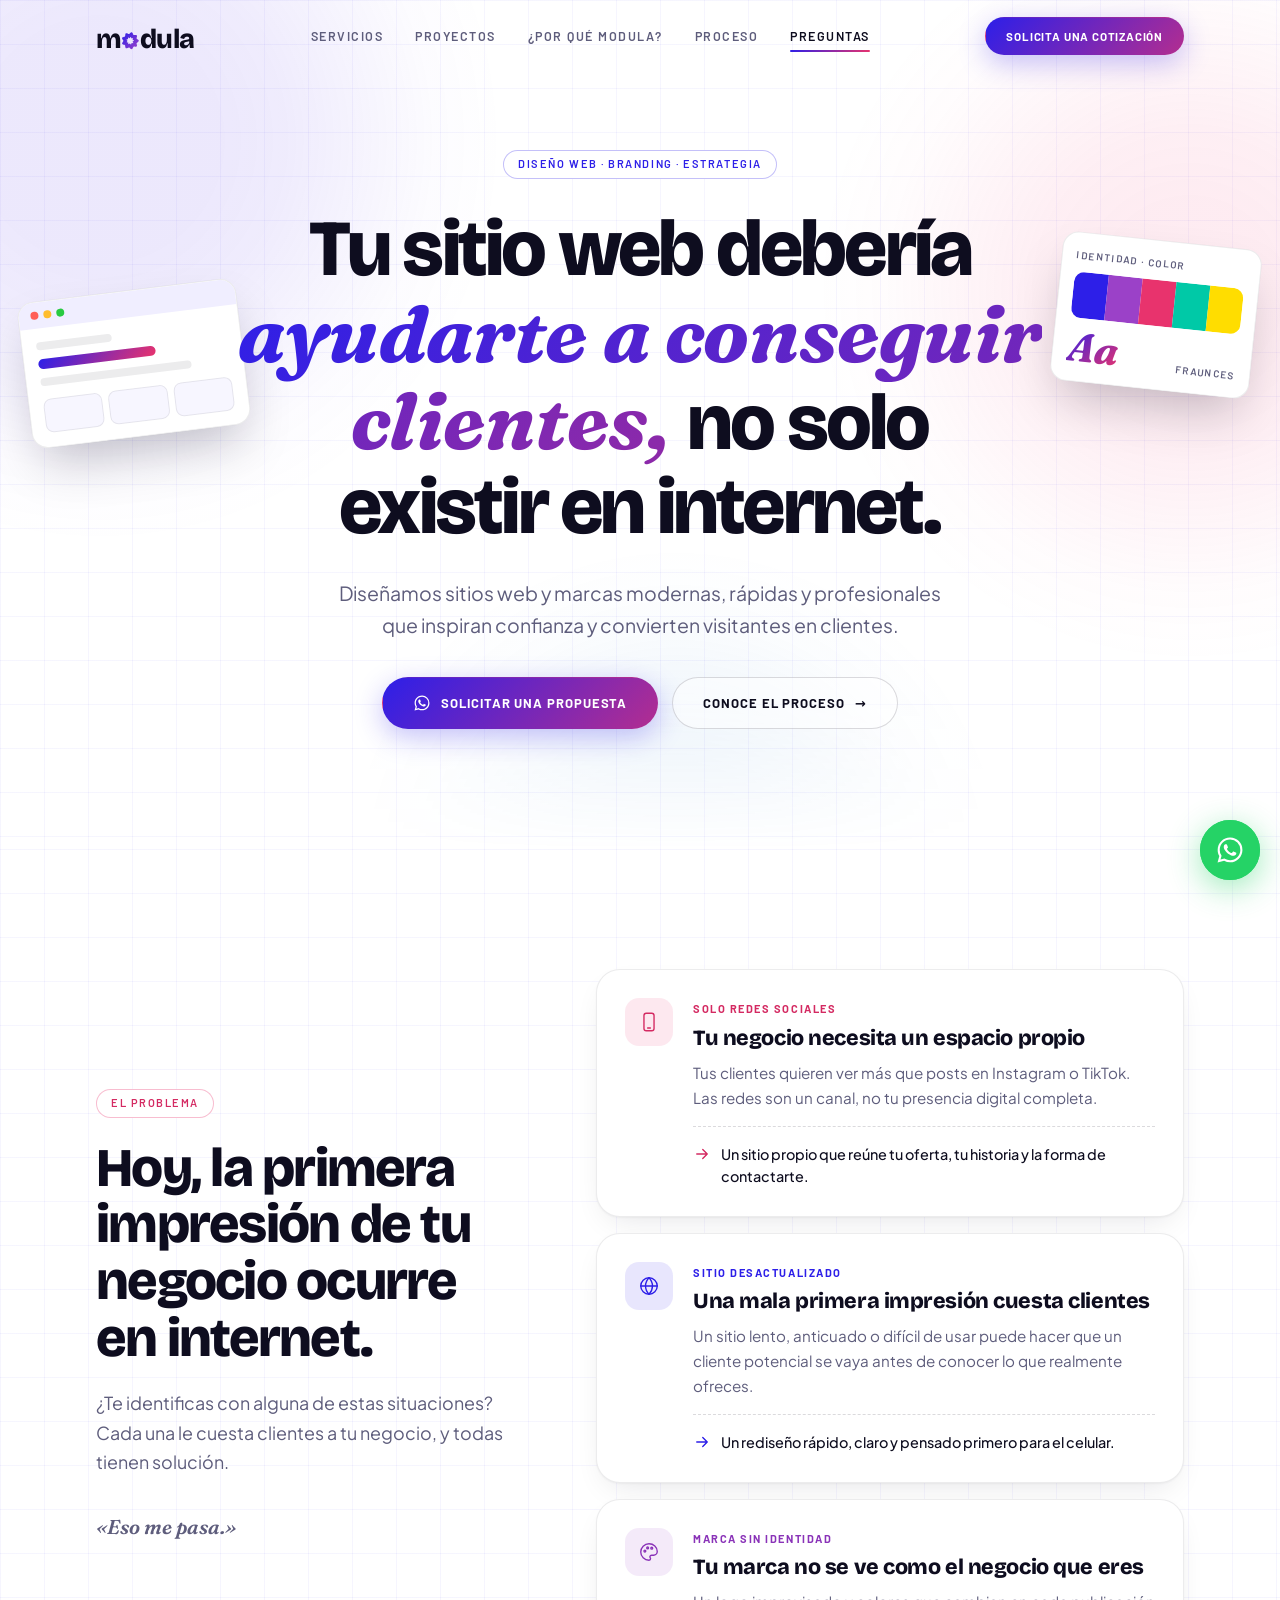
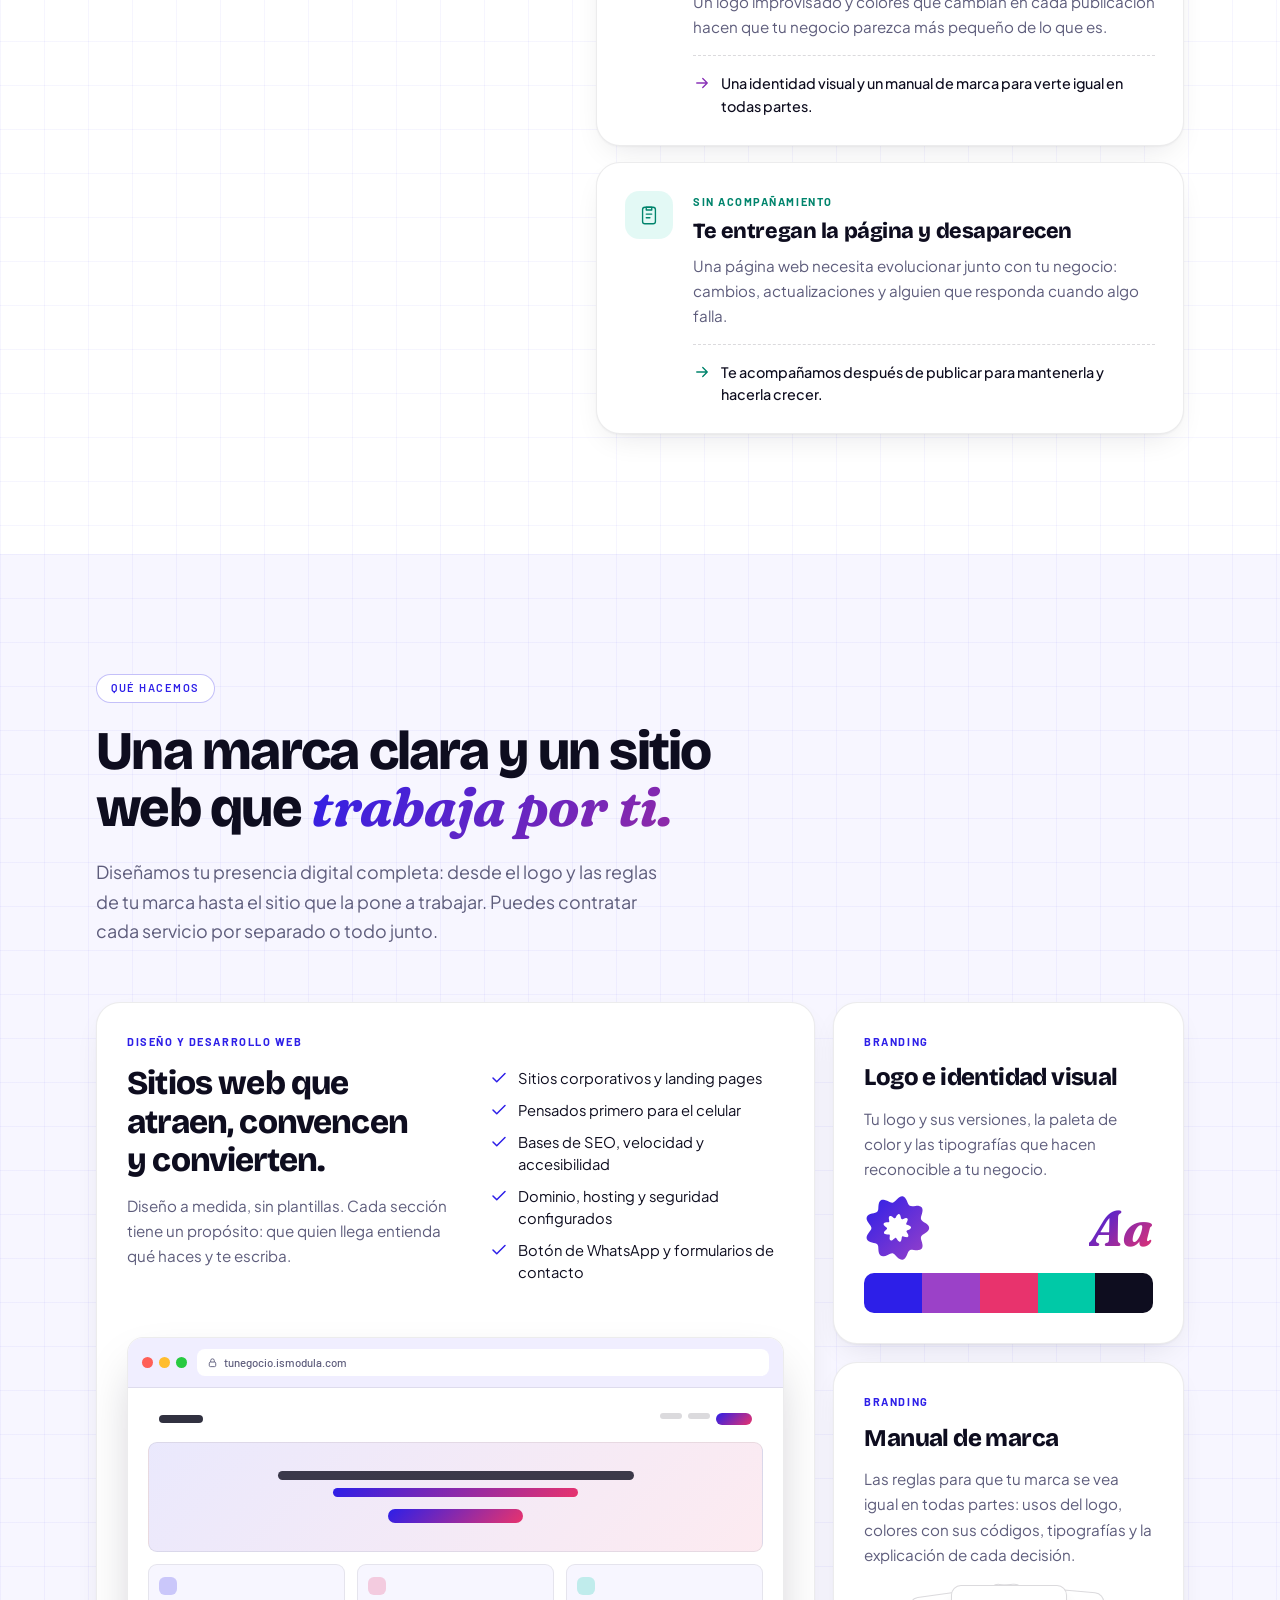
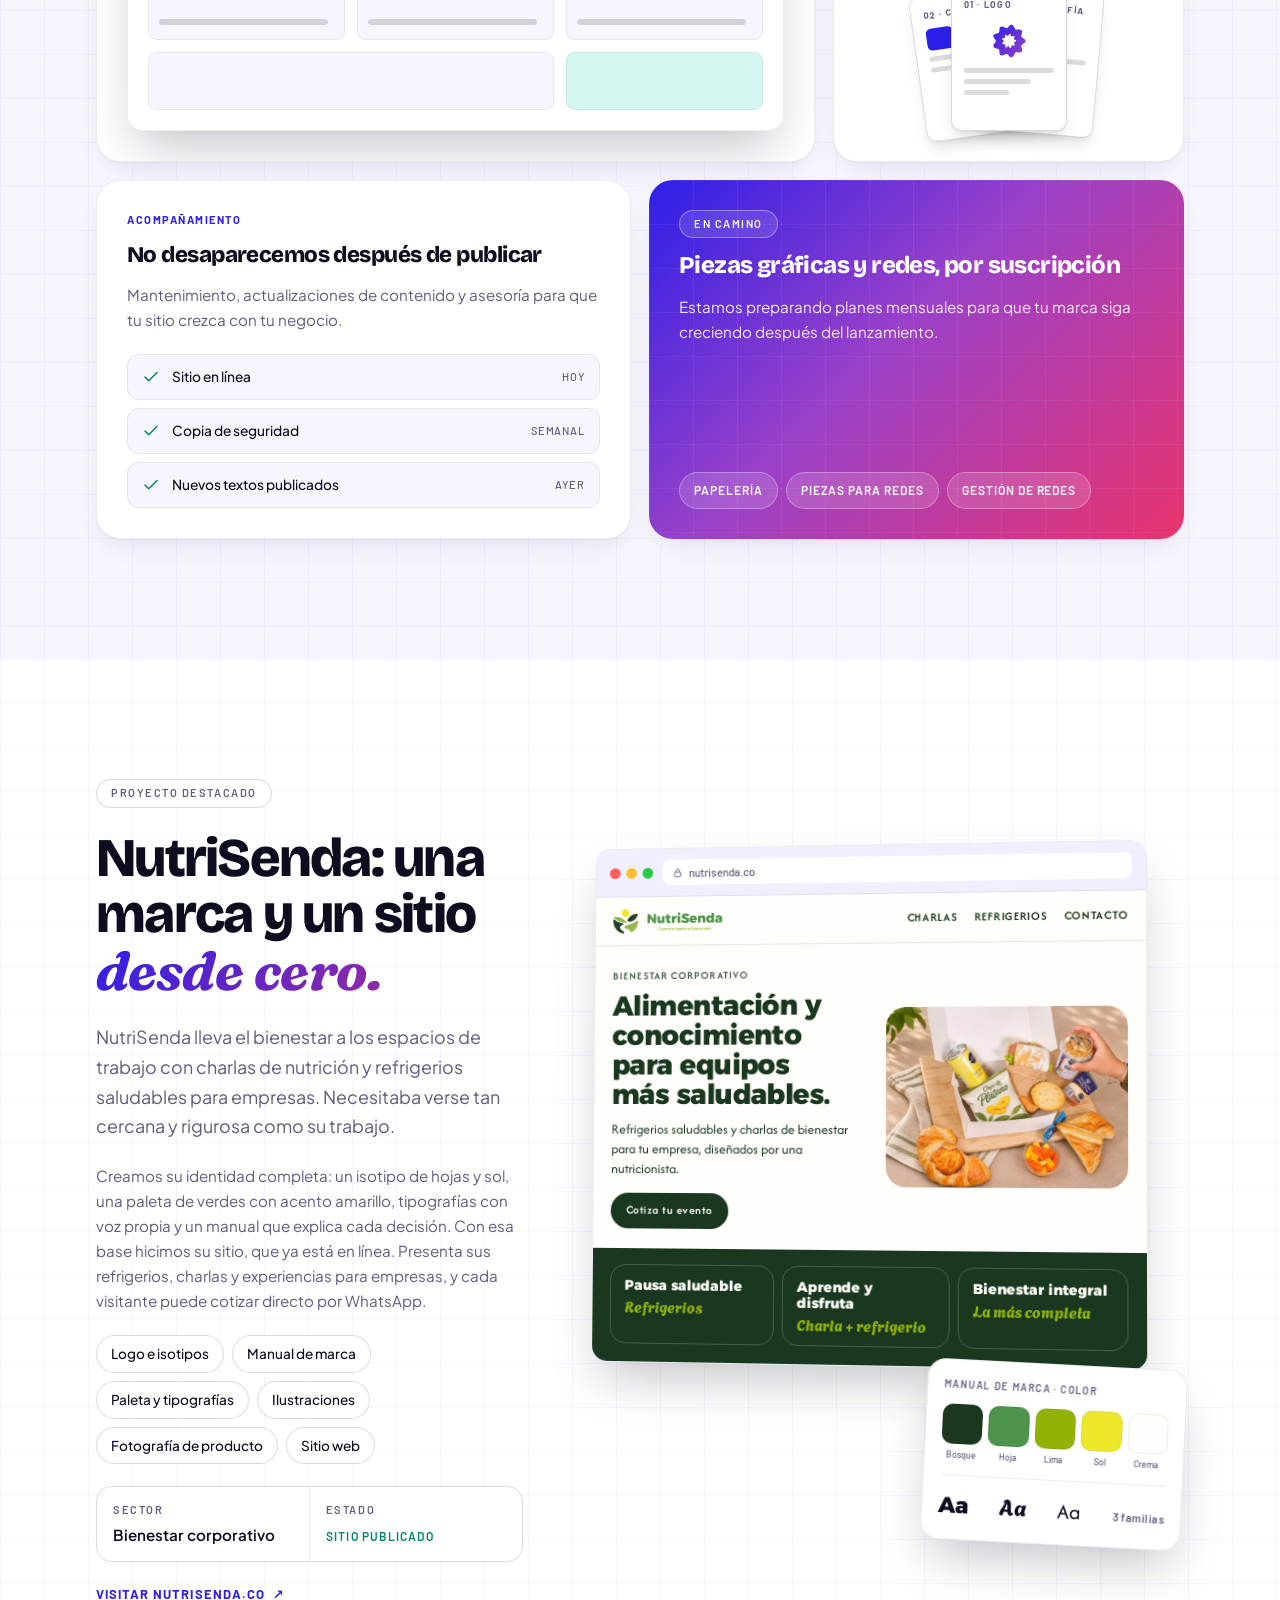
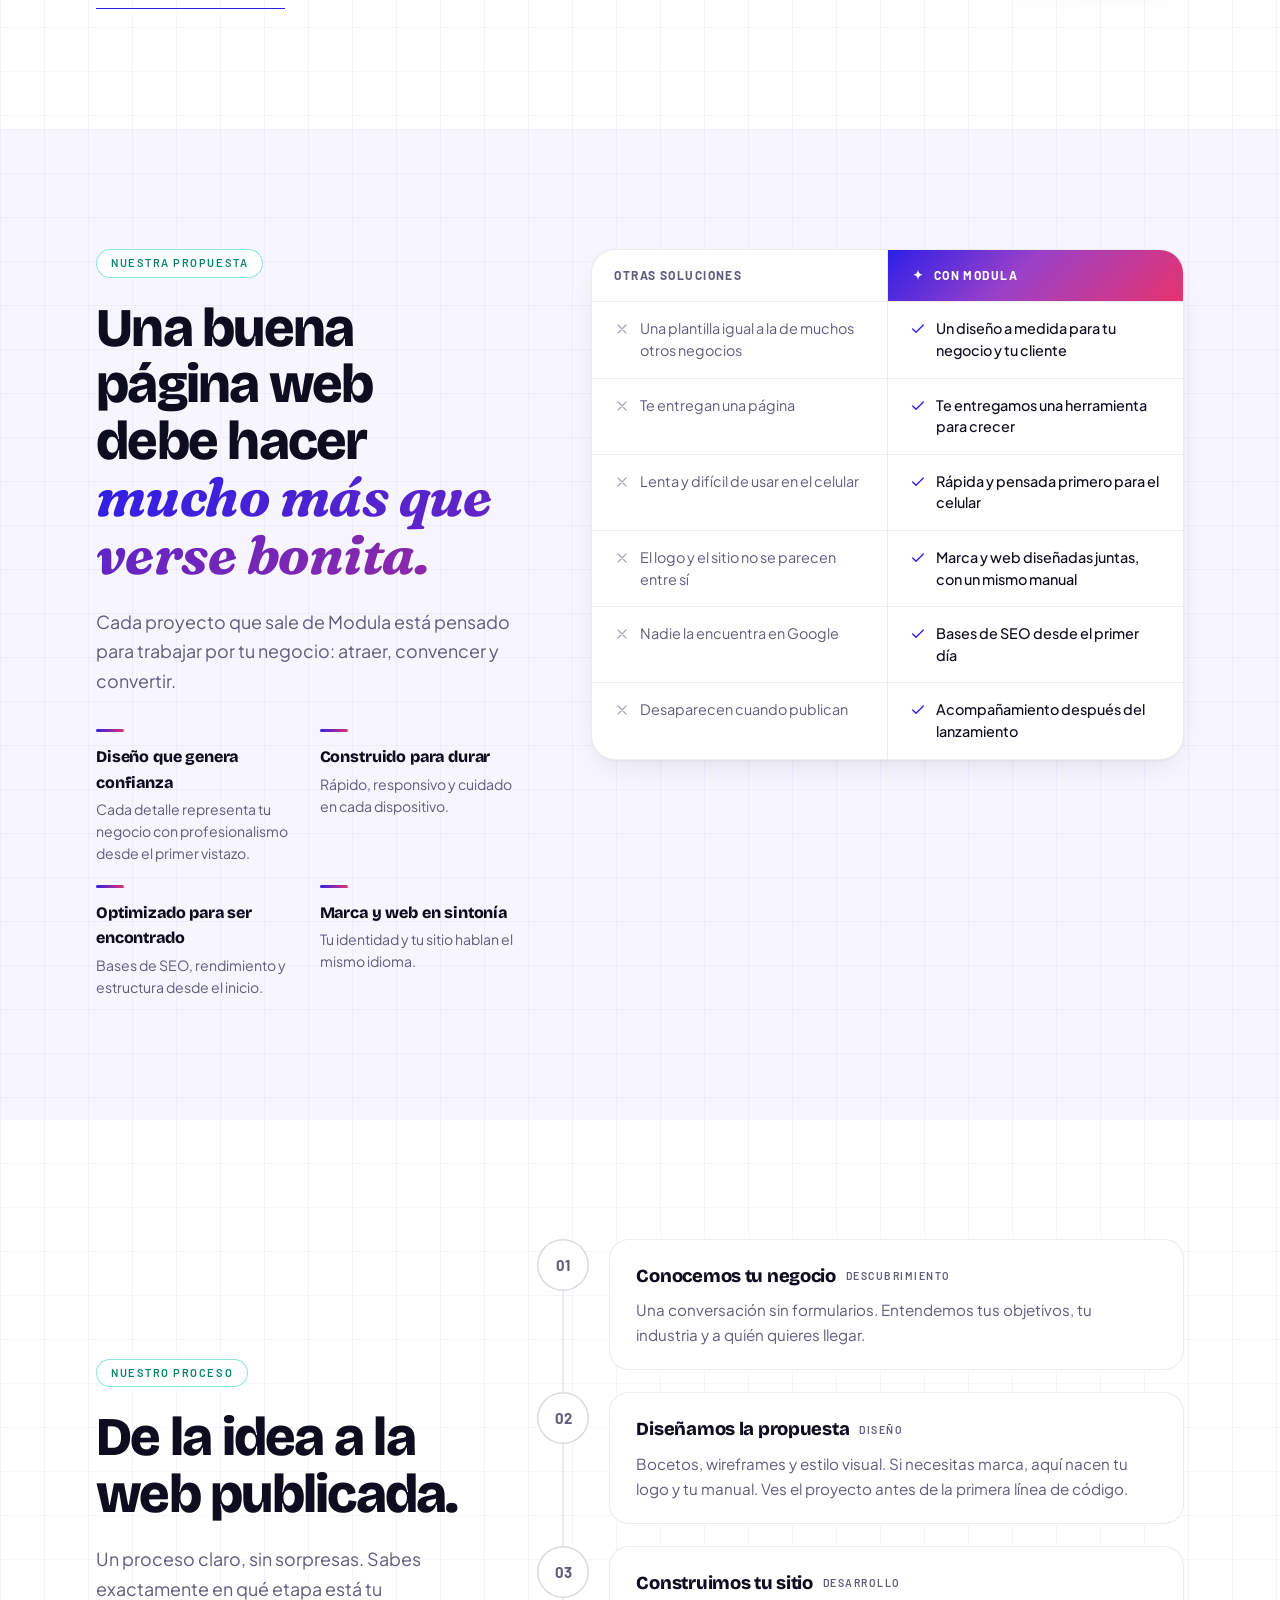
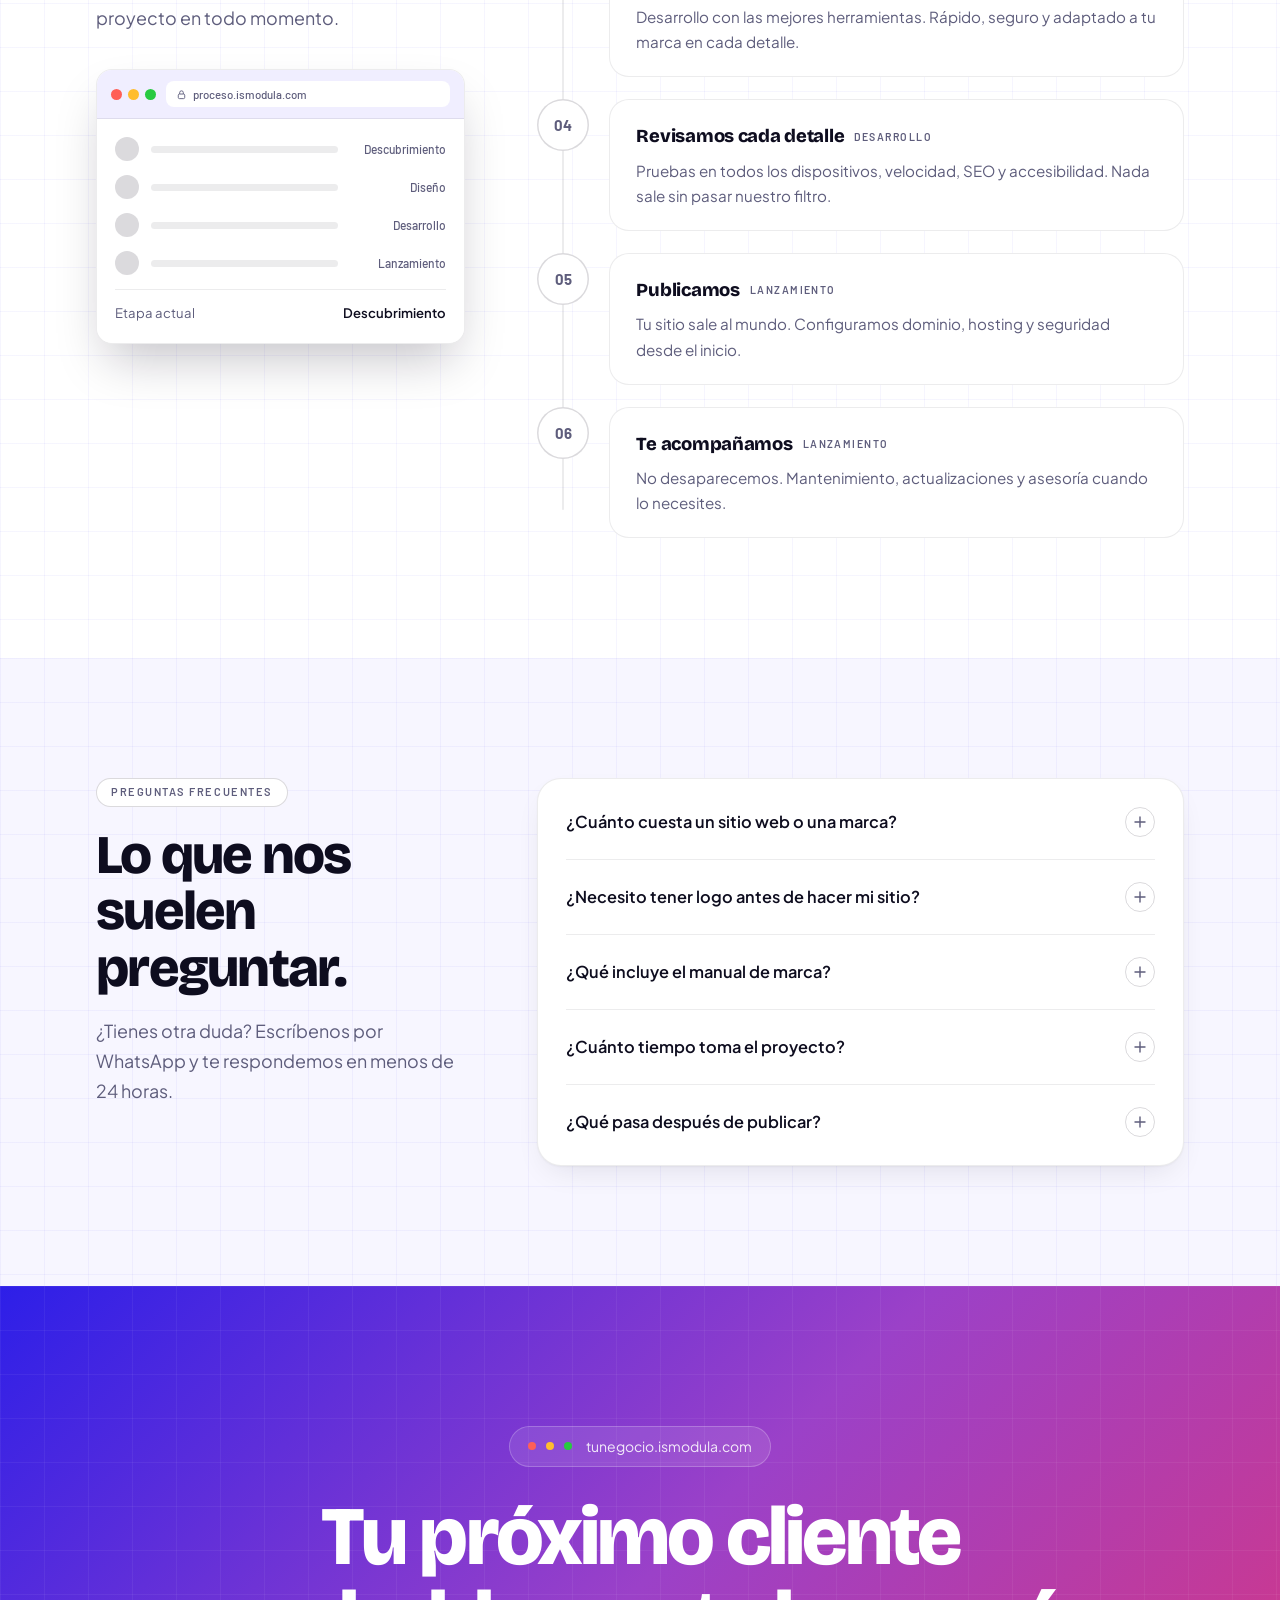
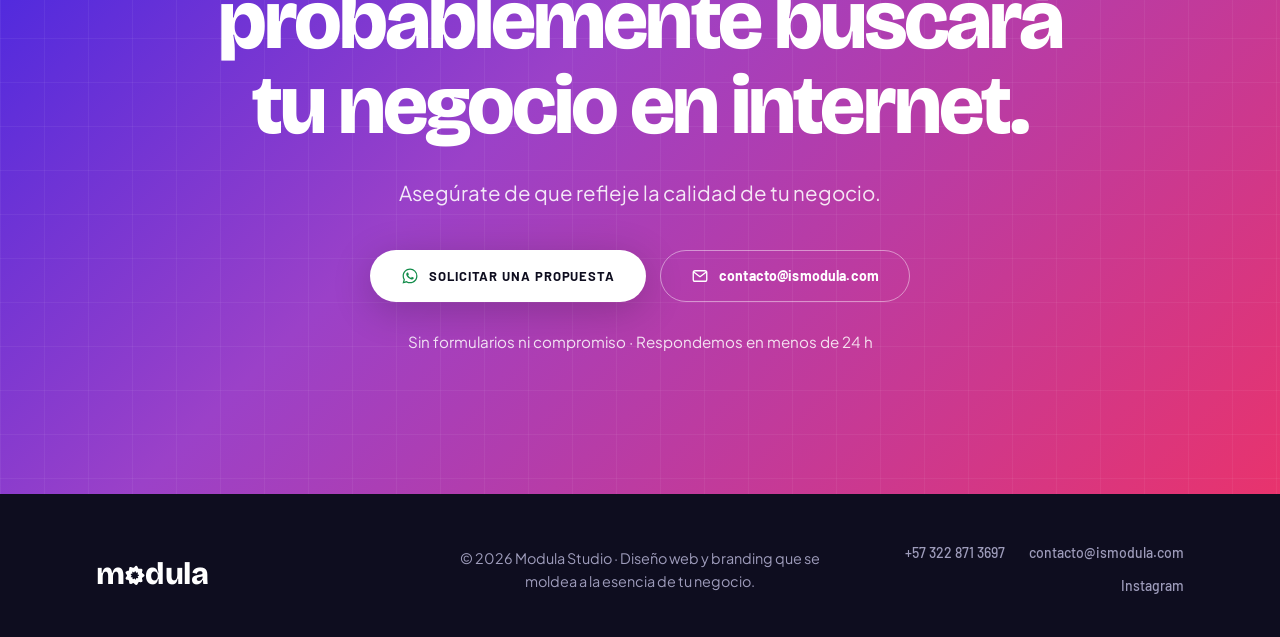
==== commit 7a2f3379: "La maqueta de NutriSenda abre el sitio y el hero se funde sin corte - Ventana y ficha de la paleta e" ====
--- a/index.html
+++ b/index.html
@@ -119,9 +119,12 @@
      HERO
      ====================================================================== -->
 <section class="hero grid-bg" id="inicio">
-  <div class="blob blob--violeta float-a"></div>
-  <div class="blob blob--rosa float-b"></div>
-  <div class="blob blob--teal float-c"></div>
+  <!-- Manchas de fondo: el contenedor las desvanece antes del borde inferior del hero -->
+  <div class="hero__blobs" aria-hidden="true">
+    <div class="blob blob--violeta float-a"></div>
+    <div class="blob blob--rosa float-b"></div>
+    <div class="blob blob--teal float-c"></div>
+  </div>
 
   <!-- Tarjetitas decorativas (solo pantallas anchas) -->
   <div class="hero__float hero__float--left float-a" aria-hidden="true">
@@ -357,58 +360,61 @@
         <div><dt>Sector</dt><dd>Bienestar corporativo</dd></div>
         <div><dt>Estado</dt><dd><span class="status-pill">Sitio publicado</span></dd></div>
       </dl>
-      <a class="link rv" data-delay="6" href="https://nutrisenda.co" target="_blank" rel="noopener">Visitar nutrisenda.co <span class="arrow" aria-hidden="true">↗</span></a>
+      <a class="link rv" data-delay="6" href="https://www.nutrisenda.co" target="_blank" rel="noopener">Visitar nutrisenda.co <span class="arrow" aria-hidden="true">↗</span></a>
     </div>
 
     <div class="case__stage rv" data-delay="2">
-      <!-- Maqueta del sitio publicado de NutriSenda: textos copiados de nutrisenda.co -->
-      <div class="win case__win">
-        <div class="win__bar">
-          <div class="win__dots"><i></i><i></i><i></i></div>
-          <div class="win__url"><svg><use href="#i-lock"/></svg>nutrisenda.co</div>
-        </div>
-        <div class="ns">
-          <div class="ns__nav">
-            <span class="ns__brand">
-              <img src="img/nutrisenda-isotipo.svg" alt="" width="26" height="25">
-              <img src="img/nutrisenda-logo.svg" alt="NutriSenda" width="80" height="22">
-            </span>
-            <span class="ns__links"><span>Charlas</span><span>Refrigerios</span><span>Contacto</span></span>
-          </div>
-          <div class="ns__hero">
-            <div>
-              <div class="ns__eyebrow">Bienestar corporativo</div>
-              <div class="ns__title">Alimentación y conocimiento para equipos más saludables.</div>
-              <p class="ns__text">Refrigerios saludables y charlas de bienestar para tu empresa, diseñados por una nutricionista.</p>
-              <span class="ns__btn">Cotiza tu evento</span>
+      <!-- Toda la composición (ventana + ficha) es un solo enlace al sitio real -->
+      <a class="case__link" href="https://www.nutrisenda.co" target="_blank" rel="noopener" aria-label="Visitar el sitio de NutriSenda (se abre en una pestaña nueva)">
+        <!-- Maqueta del sitio publicado de NutriSenda: textos copiados de nutrisenda.co -->
+        <div class="win case__win">
+          <div class="win__bar">
+            <div class="win__dots"><i></i><i></i><i></i></div>
+            <div class="win__url"><svg><use href="#i-lock"/></svg>nutrisenda.co</div>
+          </div>
+          <div class="ns">
+            <div class="ns__nav">
+              <span class="ns__brand">
+                <img src="img/nutrisenda-isotipo.svg" alt="" width="26" height="25">
+                <img src="img/nutrisenda-logo.svg" alt="NutriSenda" width="80" height="22">
+              </span>
+              <span class="ns__links"><span>Charlas</span><span>Refrigerios</span><span>Contacto</span></span>
             </div>
-            <div class="ns__photo"><img src="img/nutrisenda-box.jpg" alt="Box de refrigerio NutriSenda con sándwich, chips de plátano, soda, yogurt, queso, fruta y croissant" width="1200" height="900" loading="lazy"></div>
-          </div>
-          <div class="ns__band">
-            <div class="ns__svc"><b>Pausa saludable</b><span>Refrigerios</span></div>
-            <div class="ns__svc"><b>Aprende y disfruta</b><span>Charla + refrigerio</span></div>
-            <div class="ns__svc"><b>Bienestar integral</b><span>La más completa</span></div>
-          </div>
-        </div>
-      </div>
-
-      <!-- Ficha de paleta y tipografías del manual -->
-      <aside class="board" aria-label="Paleta y tipografías de NutriSenda">
-        <span class="label">Manual de marca · Color</span>
-        <div class="board__swatches">
-          <div><i style="background: #19381F"></i><small>Bosque</small></div>
-          <div><i style="background: #4D934C"></i><small>Hoja</small></div>
-          <div><i style="background: #91B308"></i><small>Lima</small></div>
-          <div><i style="background: #EEE82B"></i><small>Sol</small></div>
-          <div><i style="background: #FFFEFA"></i><small>Crema</small></div>
-        </div>
-        <div class="board__type">
-          <span class="font-alexandria">Aa</span>
-          <span class="font-agbalumo">Aa</span>
-          <span class="font-afacad">Aa</span>
-          <span class="label">3 familias</span>
-        </div>
-      </aside>
+            <div class="ns__hero">
+              <div>
+                <div class="ns__eyebrow">Bienestar corporativo</div>
+                <div class="ns__title">Alimentación y conocimiento para equipos más saludables.</div>
+                <p class="ns__text">Refrigerios saludables y charlas de bienestar para tu empresa, diseñados por una nutricionista.</p>
+                <span class="ns__btn">Cotiza tu evento</span>
+              </div>
+              <div class="ns__photo"><img src="img/nutrisenda-box.jpg" alt="Box de refrigerio NutriSenda con sándwich, chips de plátano, soda, yogurt, queso, fruta y croissant" width="1200" height="900" loading="lazy"></div>
+            </div>
+            <div class="ns__band">
+              <div class="ns__svc"><b>Pausa saludable</b><span>Refrigerios</span></div>
+              <div class="ns__svc"><b>Aprende y disfruta</b><span>Charla + refrigerio</span></div>
+              <div class="ns__svc"><b>Bienestar integral</b><span>La más completa</span></div>
+            </div>
+          </div>
+        </div>
+
+        <!-- Ficha de paleta y tipografías del manual -->
+        <div class="board">
+          <span class="label">Manual de marca · Color</span>
+          <div class="board__swatches">
+            <div><i style="background: #19381F"></i><small>Bosque</small></div>
+            <div><i style="background: #4D934C"></i><small>Hoja</small></div>
+            <div><i style="background: #91B308"></i><small>Lima</small></div>
+            <div><i style="background: #EEE82B"></i><small>Sol</small></div>
+            <div><i style="background: #FFFEFA"></i><small>Crema</small></div>
+          </div>
+          <div class="board__type">
+            <span class="font-alexandria">Aa</span>
+            <span class="font-agbalumo">Aa</span>
+            <span class="font-afacad">Aa</span>
+            <span class="label">3 familias</span>
+          </div>
+        </div>
+      </a>
     </div>
   </div>
 </section>
--- a/css/estilos.css
+++ b/css/estilos.css
@@ -727,6 +727,18 @@
   justify-content: center;
   gap: 14px;
   margin-top: 8px;
+}
+
+/* Contenedor de las manchas: las desvanece en los últimos 160 px del hero
+   para que no terminen en un borde recto (la teal queda cortada abajo).
+   La máscara solo toca las manchas, no la cuadrícula ni el contenido. */
+.hero__blobs {
+  position: absolute;
+  inset: 0;
+  z-index: 0;
+  pointer-events: none;
+  -webkit-mask-image: linear-gradient(to bottom, #000 calc(100% - 160px), transparent);
+  mask-image: linear-gradient(to bottom, #000 calc(100% - 160px), transparent);
 }
 
 /* Manchas de color desenfocadas del fondo.
@@ -1497,7 +1509,28 @@
 
 @media (min-width: 1024px) {
   .case__win { transform: perspective(1600px) rotateY(-6deg) rotateX(2deg); }
-  .case__stage:hover .case__win { transform: none; }
+}
+
+/* Toda la composición es un enlace a nutrisenda.co. Al pasar el mouse (o con
+   el foco del teclado) la ventana se endereza y sube, igual que la ficha. */
+.case__link {
+  display: block;
+  color: inherit;
+  text-decoration: none;
+  cursor: pointer;
+}
+
+.case__stage:hover .case__win,
+.case__link:focus-visible .case__win {
+  transform: translateY(-6px);
+}
+
+/* El anillo de foco va alrededor de la ventana, no de la caja del enlace */
+.case__link:focus-visible { outline: none; }
+
+.case__link:focus-visible .case__win {
+  outline: 2px solid var(--accent-text);
+  outline-offset: 3px;
 }
 
 /* Maqueta del sitio de NutriSenda (nutrisenda.co), con su propia marca.
@@ -1594,7 +1627,8 @@
   transition: rotate 0.6s var(--ease), transform 0.6s var(--ease);
 }
 
-.case__stage:hover .board {
+.case__stage:hover .board,
+.case__link:focus-visible .board {
   rotate: 0deg;
   transform: translateY(-6px);
 }
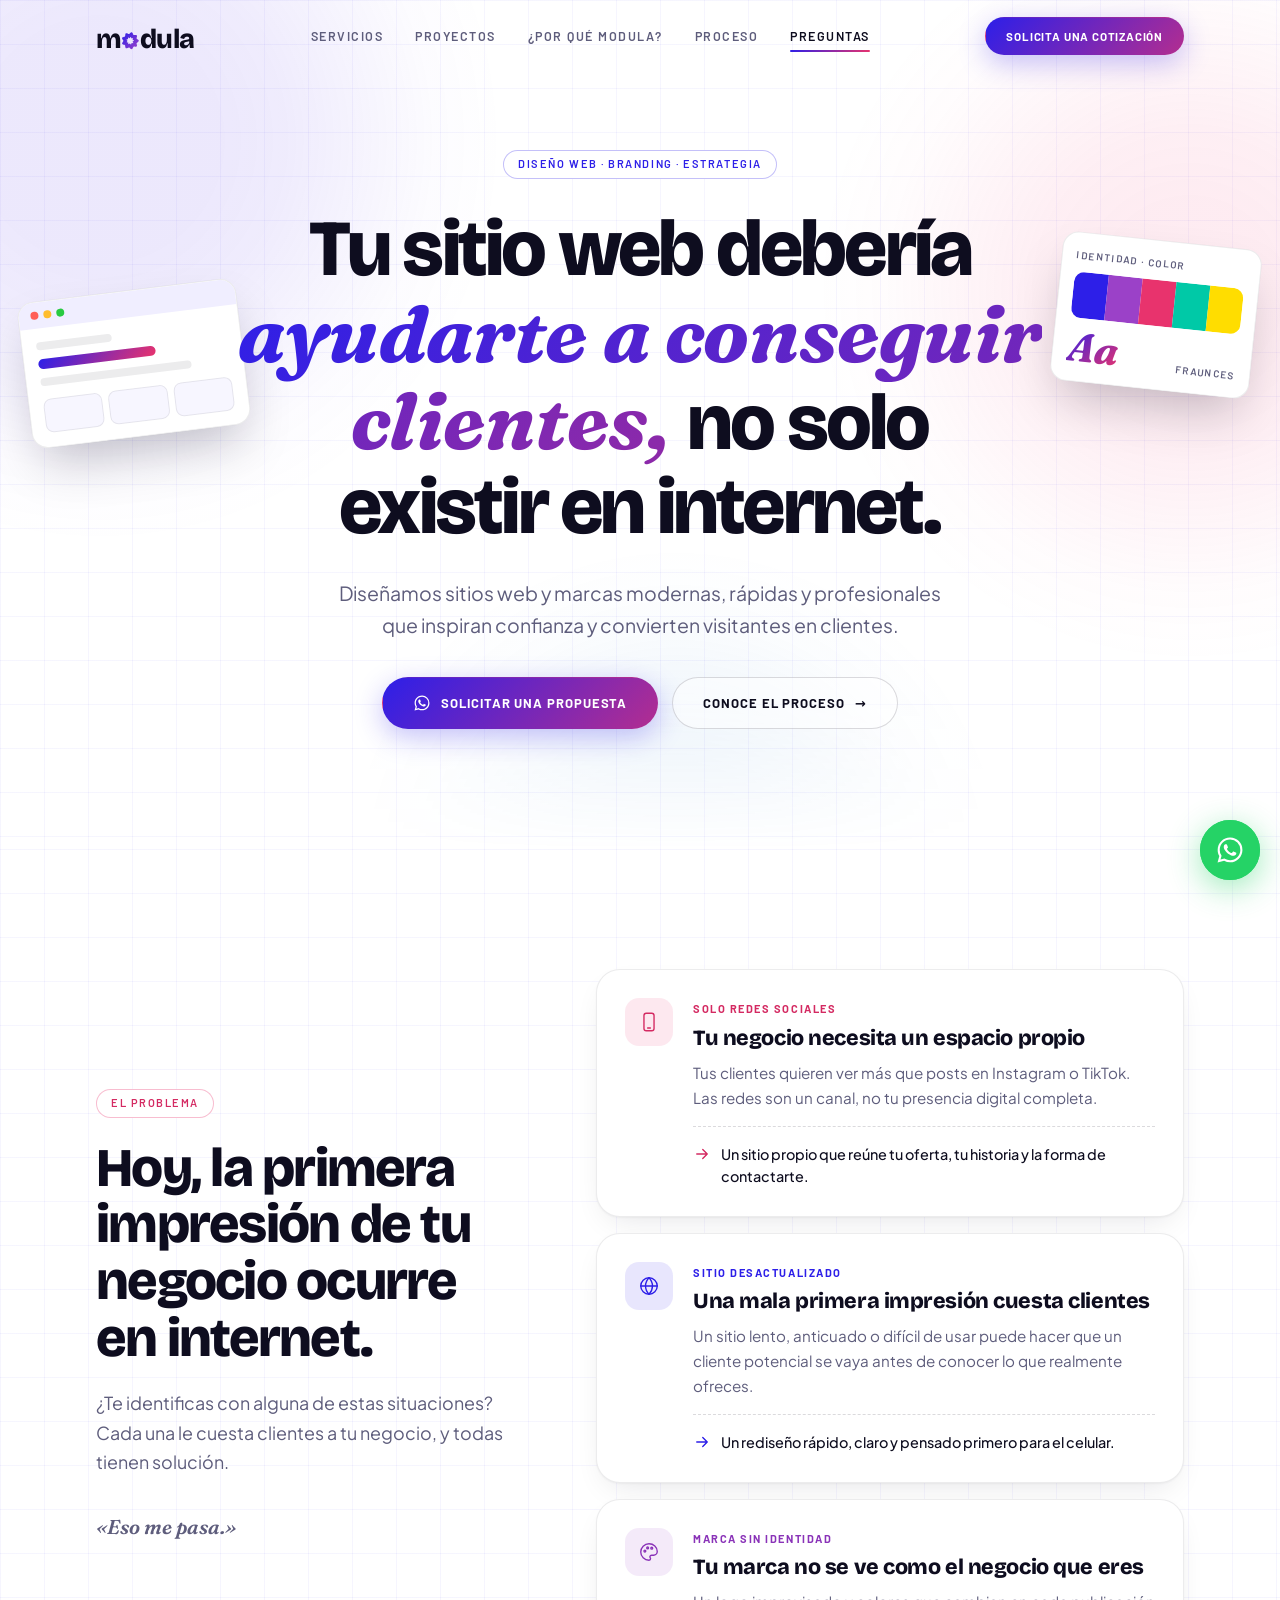
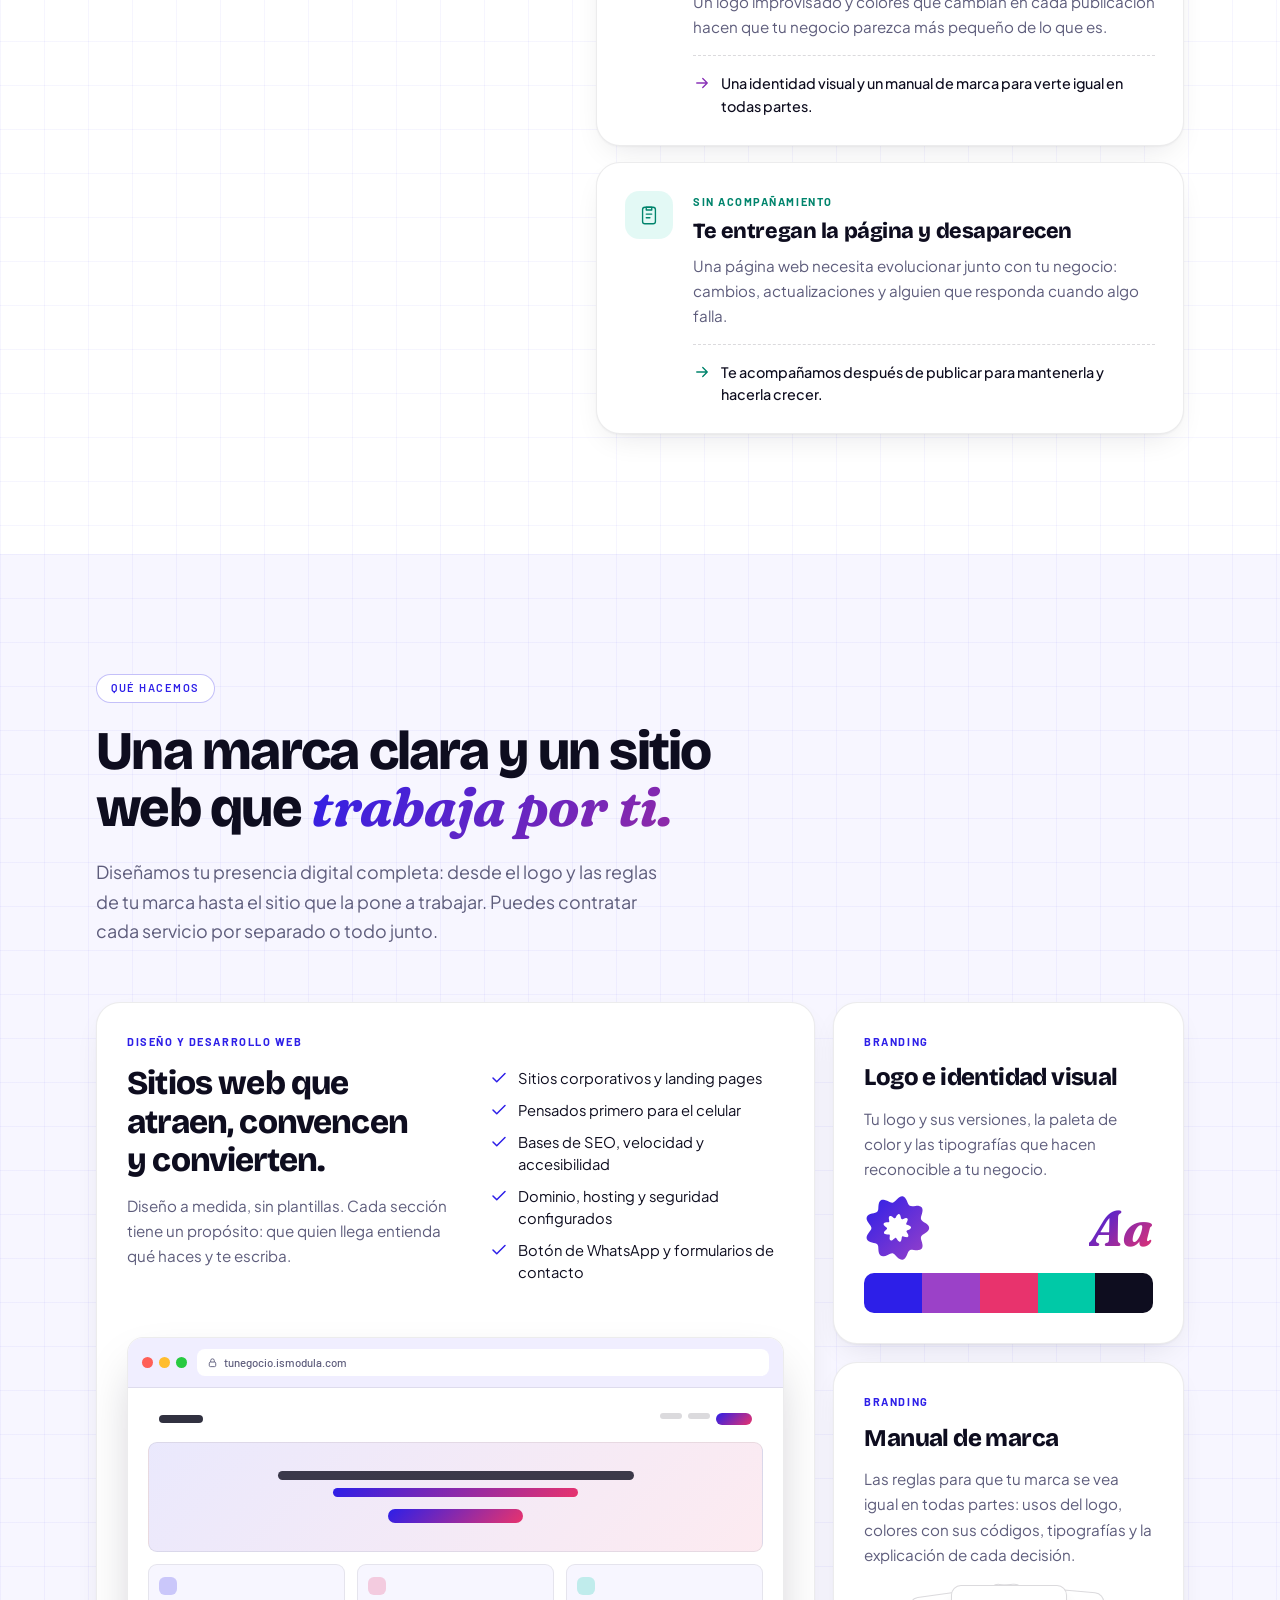
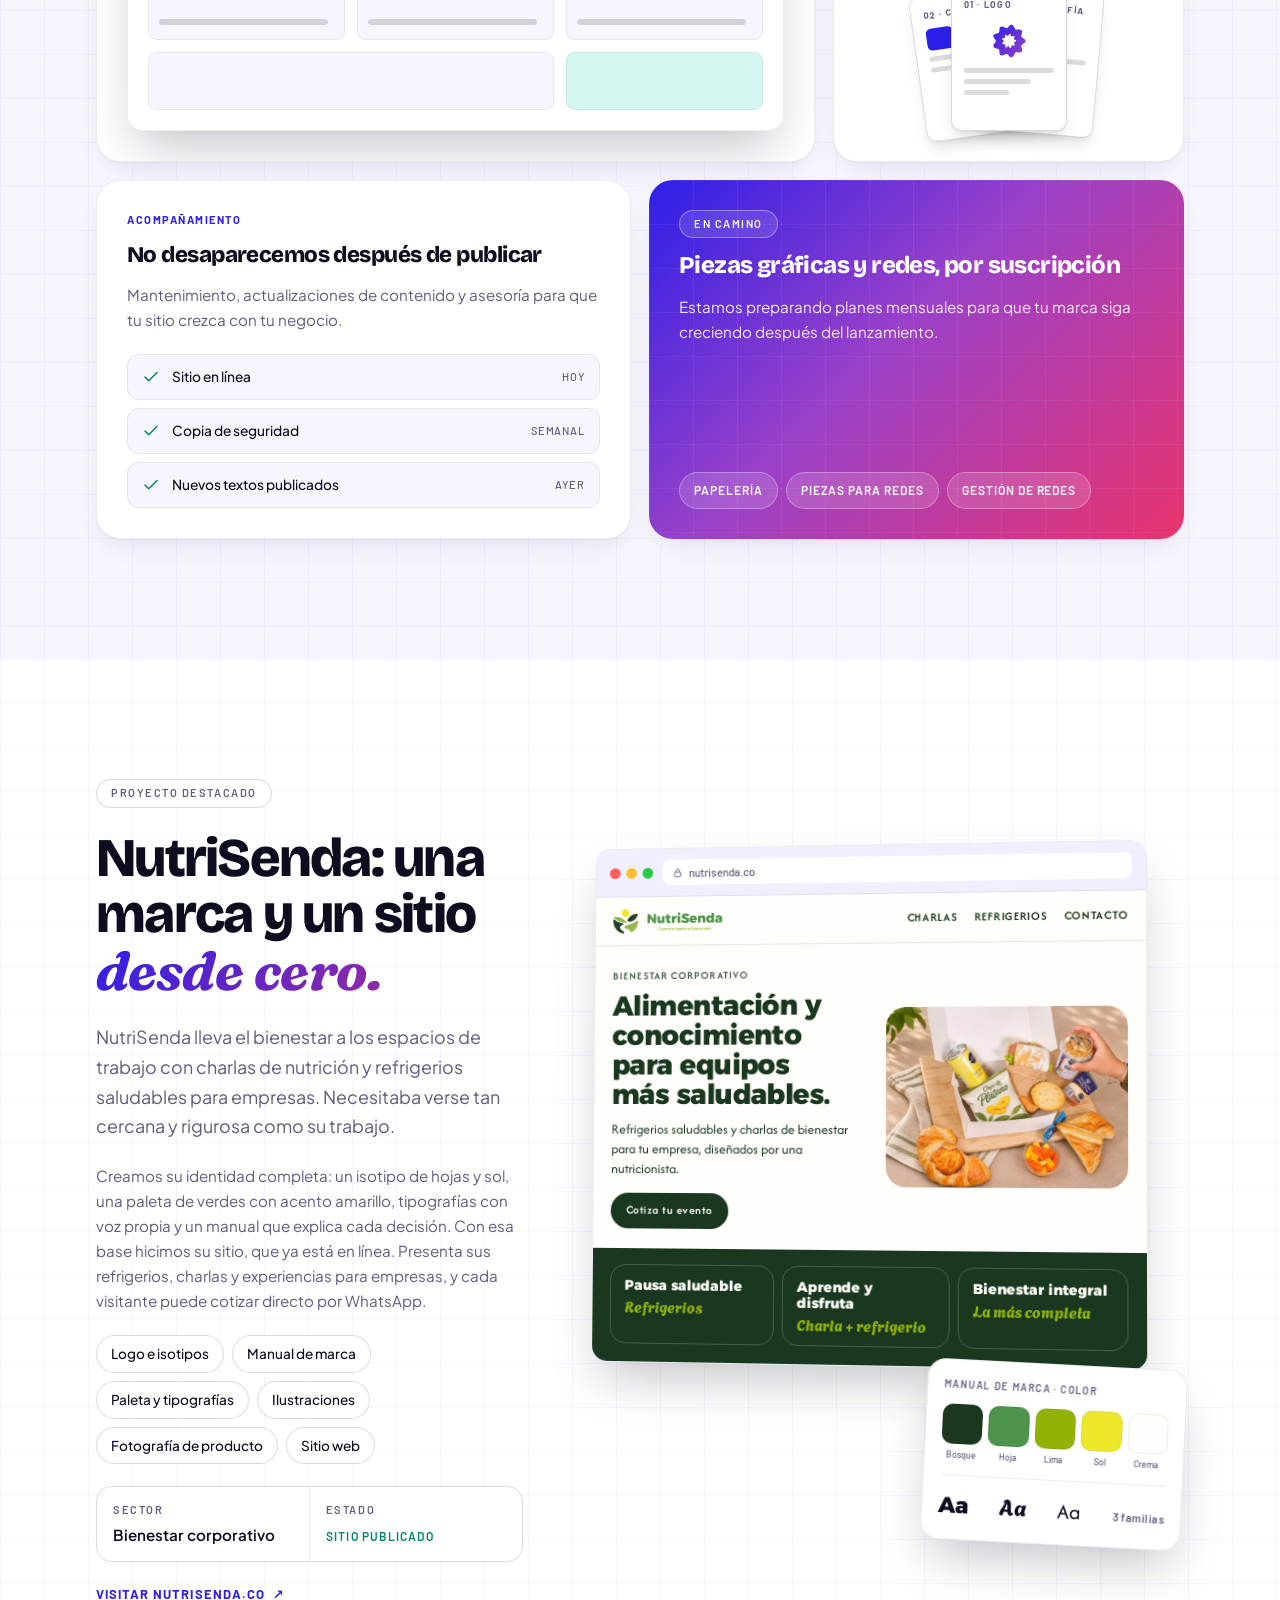
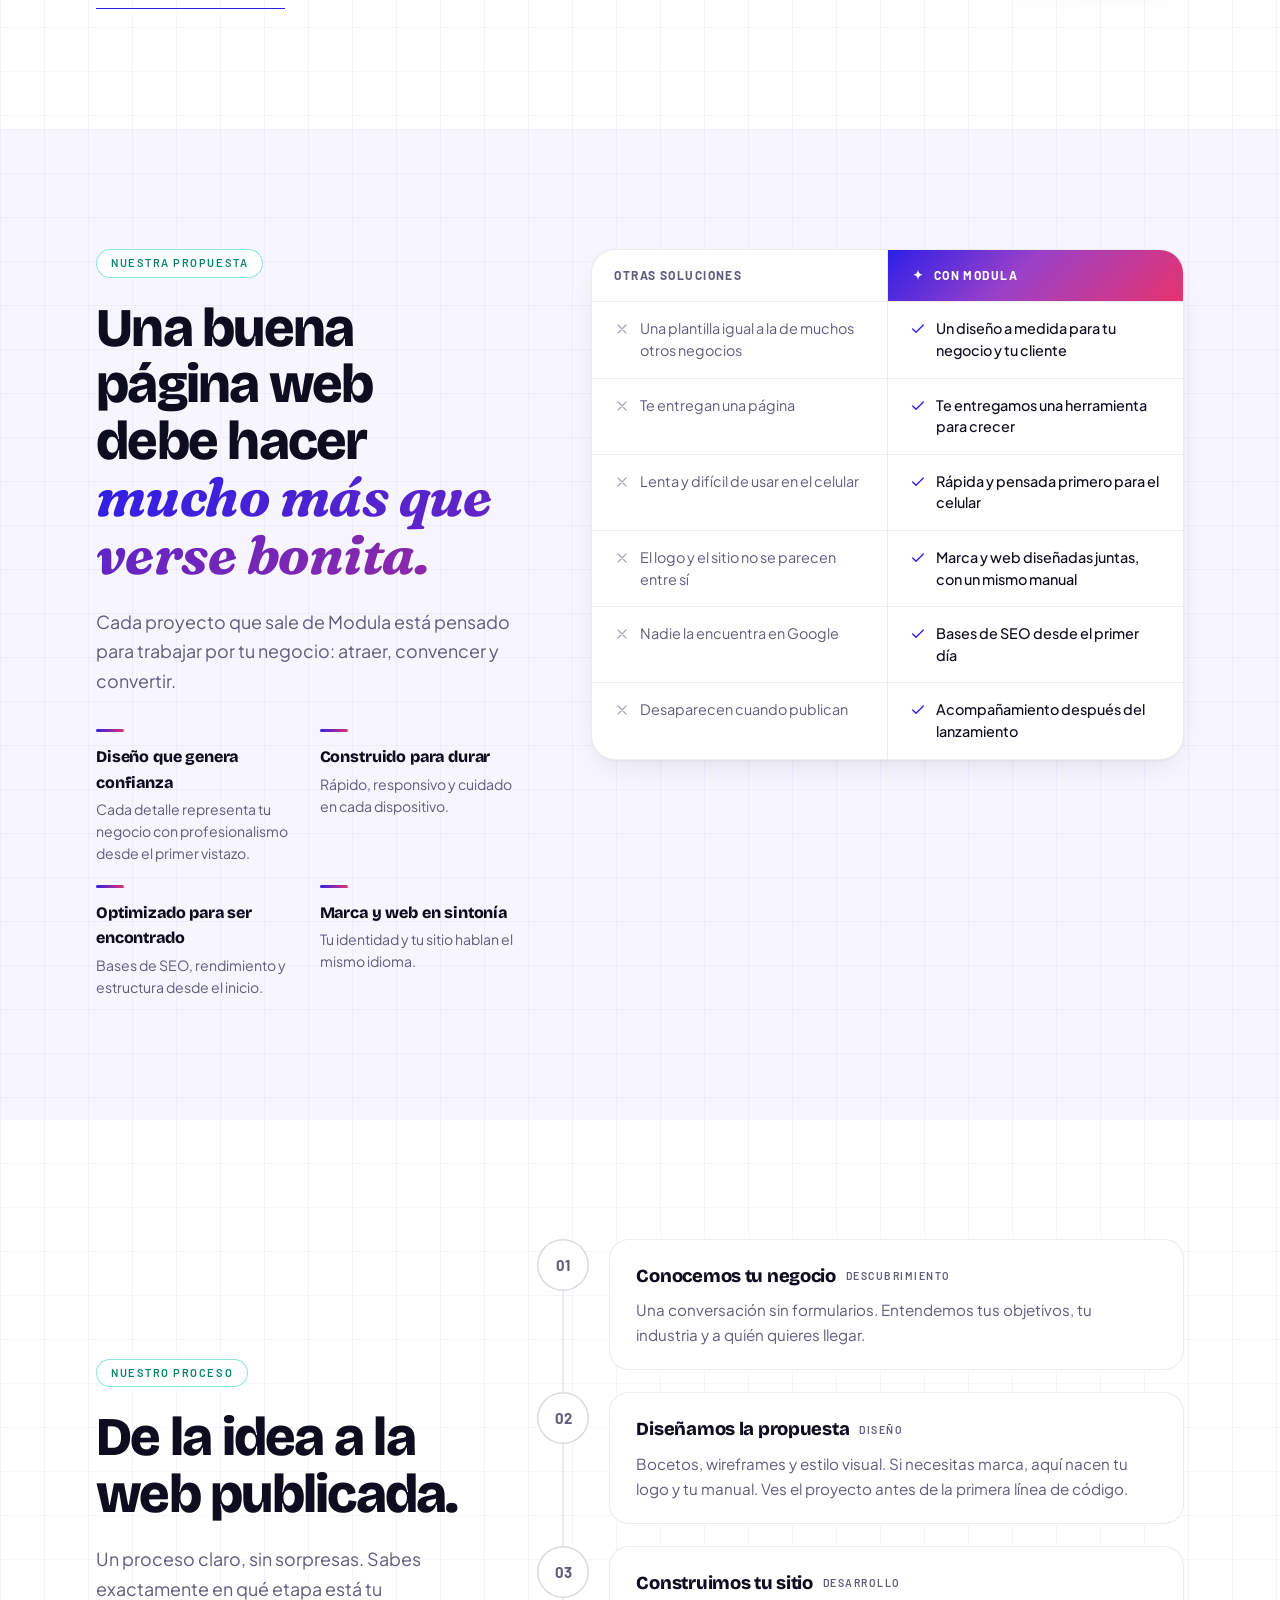
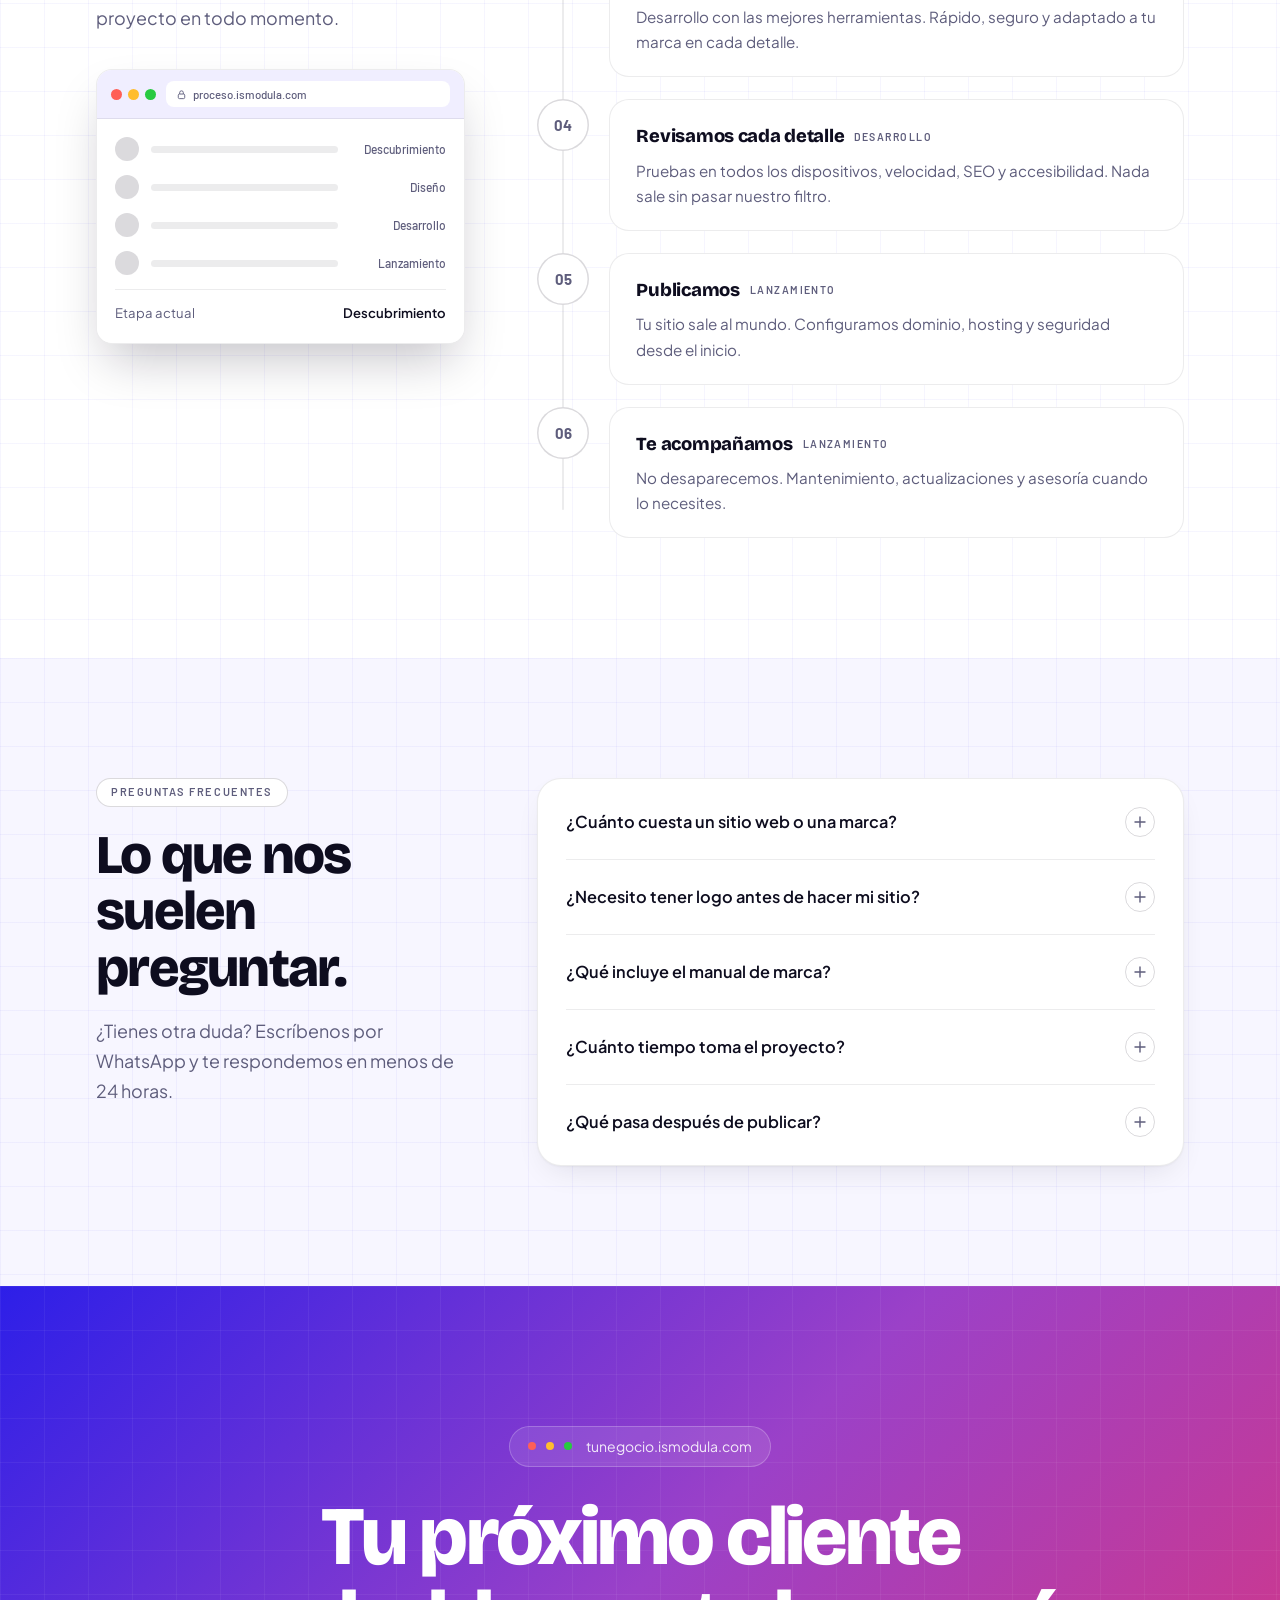
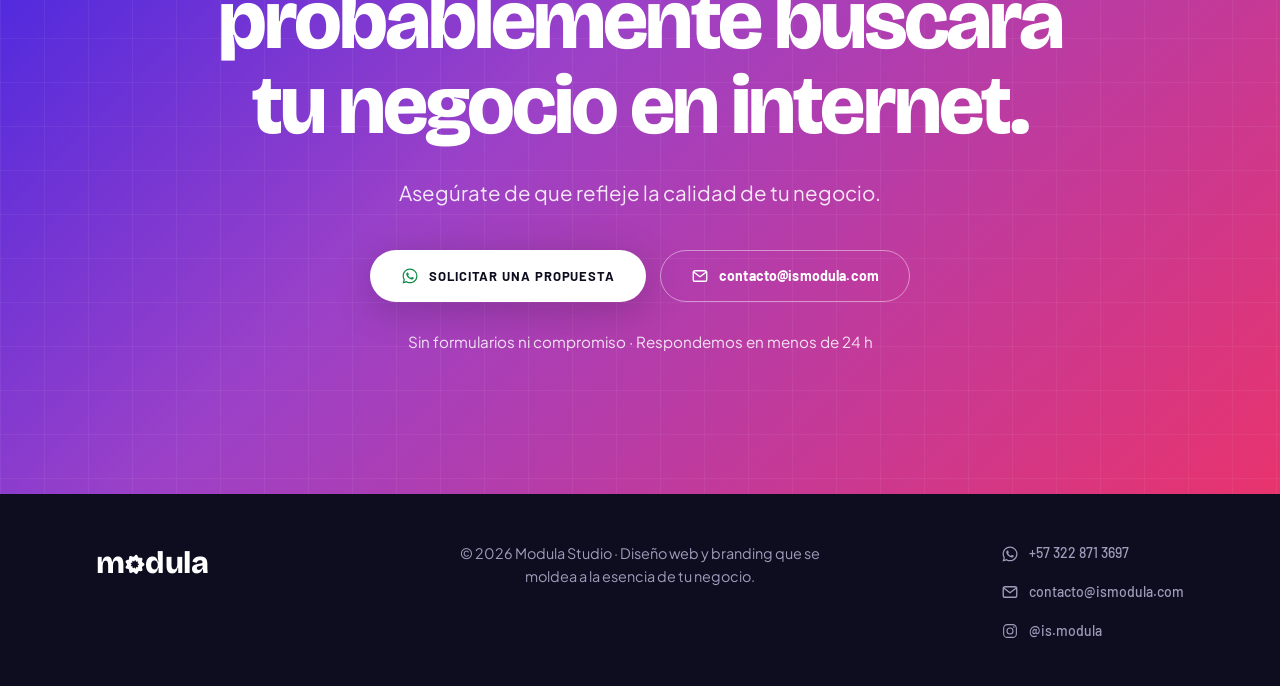
==== commit f88affca: "Ordena el contacto del footer: lista con íconos de WhatsApp, correo e Instagram - El contacto del fo" ====
--- a/index.html
+++ b/index.html
@@ -25,8 +25,7 @@
   <meta name="twitter:card" content="summary_large_image">
 
   <!-- Datos estructurados para Google. Estudio remoto: la dirección lleva solo
-       ciudad, región y país; nunca calle ni código postal.
-       PENDIENTE: añadir "sameAs": ["<enlace de Instagram>"] cuando exista. -->
+       ciudad, región y país; nunca calle ni código postal. -->
   <script type="application/ld+json">
   {
     "@context": "https://schema.org",
@@ -39,6 +38,7 @@
     "description": "Diseño web y branding para que tu negocio consiga clientes, no solo exista en internet. Estudio en Bogotá que trabaja con toda Colombia.",
     "telephone": "+57 322 871 3697",
     "email": "contacto@ismodula.com",
+    "sameAs": ["https://www.instagram.com/is.modula/"],
     "address": {
       "@type": "PostalAddress",
       "addressLocality": "Bogotá",
@@ -624,12 +624,12 @@
       <text x="43.6" y="27" font-size="27">dula</text>
     </svg>
     <p class="footer__copy">© 2026 Modula Studio · Diseño web y branding que se moldea a la esencia de tu negocio.</p>
-    <div class="footer__links">
-      <a href="https://wa.me/573228713697?text=Hola%20Modula%2C%20me%20gustar%C3%ADa%20pedir%20una%20propuesta" target="_blank" rel="noopener" data-whatsapp>+57 322 871 3697</a>
-      <a href="mailto:contacto@ismodula.com">contacto@ismodula.com</a>
-      <!-- PENDIENTE: poner el enlace real de Instagram -->
-      <a href="https://www.instagram.com/" target="_blank" rel="noopener">Instagram</a>
-    </div>
+    <!-- Contacto: una fila por canal, con su ícono del sprite -->
+    <ul class="footer__links">
+      <li><a href="https://wa.me/573228713697?text=Hola%20Modula%2C%20me%20gustar%C3%ADa%20pedir%20una%20propuesta" target="_blank" rel="noopener" data-whatsapp><svg aria-hidden="true"><use href="#i-wa"/></svg>+57 322 871 3697</a></li>
+      <li><a href="mailto:contacto@ismodula.com"><svg aria-hidden="true"><use href="#i-mail"/></svg>contacto@ismodula.com</a></li>
+      <li><a href="https://www.instagram.com/is.modula/" target="_blank" rel="noopener" aria-label="Instagram de Modula (se abre en una pestaña nueva)"><svg aria-hidden="true"><use href="#i-instagram"/></svg>@is.modula</a></li>
+    </ul>
   </div>
 </footer>
 
@@ -655,6 +655,7 @@
     <symbol id="i-mail" viewBox="0 0 24 24"><rect x="3" y="5" width="18" height="14" rx="2.5" fill="none" stroke="currentColor" stroke-width="1.8"/><path d="m4 7 8 6 8-6" fill="none" stroke="currentColor" stroke-width="1.8" stroke-linecap="round" stroke-linejoin="round"/></symbol>
     <symbol id="i-lock" viewBox="0 0 24 24"><rect x="5" y="11" width="14" height="10" rx="2.5" fill="none" stroke="currentColor" stroke-width="2"/><path d="M8 11V8a4 4 0 0 1 8 0v3" fill="none" stroke="currentColor" stroke-width="2"/></symbol>
     <symbol id="i-spark" viewBox="0 0 24 24"><path d="M12 2.5c.6 4.6 2.9 6.9 7.5 7.5-4.6.6-6.9 2.9-7.5 7.5-.6-4.6-2.9-6.9-7.5-7.5 4.6-.6 6.9-2.9 7.5-7.5Z" fill="currentColor"/></symbol>
+    <symbol id="i-instagram" viewBox="0 0 24 24"><rect x="3.5" y="3.5" width="17" height="17" rx="5" fill="none" stroke="currentColor" stroke-width="1.5"/><circle cx="12" cy="12" r="4" fill="none" stroke="currentColor" stroke-width="1.5"/><circle cx="17.2" cy="6.8" r="1.1" fill="currentColor"/></symbol>
     <symbol id="i-wa" viewBox="0 0 24 24"><path fill="currentColor" d="M12.04 2C6.58 2 2.13 6.45 2.13 11.91c0 1.75.46 3.45 1.32 4.95L2.05 22l5.25-1.38a9.9 9.9 0 0 0 4.74 1.21h.01c5.46 0 9.9-4.45 9.9-9.91A9.84 9.84 0 0 0 12.04 2Zm0 18.15h-.01a8.2 8.2 0 0 1-4.19-1.15l-.3-.18-3.12.82.83-3.04-.2-.31a8.23 8.23 0 0 1-1.26-4.38c0-4.54 3.7-8.24 8.25-8.24a8.2 8.2 0 0 1 8.24 8.25c0 4.54-3.7 8.23-8.24 8.23Zm4.52-6.16c-.25-.12-1.47-.72-1.69-.81-.23-.08-.39-.12-.56.12-.16.25-.64.81-.78.97-.15.17-.29.19-.54.06-.25-.12-1.05-.39-1.99-1.23-.74-.66-1.23-1.47-1.38-1.72-.14-.25-.01-.38.11-.5.11-.11.25-.29.37-.43.13-.15.17-.25.25-.42.08-.16.04-.31-.02-.43-.06-.12-.56-1.34-.76-1.84-.2-.48-.41-.42-.56-.43h-.48c-.17 0-.43.06-.66.31-.22.25-.86.85-.86 2.07 0 1.22.89 2.4 1.01 2.56.12.17 1.75 2.67 4.23 3.74.59.26 1.05.41 1.41.52.59.19 1.13.16 1.56.1.48-.07 1.47-.6 1.67-1.18.21-.58.21-1.07.15-1.18-.07-.1-.23-.16-.48-.29Z"/></symbol>
   </defs>
 </svg>
--- a/css/estilos.css
+++ b/css/estilos.css
@@ -2119,20 +2119,42 @@
 .footer .logo { height: 34px; color: #fff; }
 .footer__copy { max-width: 24rem; margin: 0; font-size: 0.9rem; line-height: 1.6; }
 
+/* Contacto: lista de tres filas (ícono + texto), alineadas a la izquierda */
 .footer__links {
-  display: flex;
-  flex-wrap: wrap;
-  gap: 10px 24px;
+  display: grid;
+  justify-items: start;
+  gap: 12px;
+  margin: 0;
+  padding: 0;
+  list-style: none;
   font-family: var(--font-ui);
   font-size: 14px;
 }
 
-.footer__links a { color: var(--muted-oscuro); text-decoration: none; transition: color 0.2s; }
-.footer__links a:hover { color: #fff; }
-
+.footer__links a {
+  display: inline-flex;
+  align-items: center;
+  gap: 10px;
+  color: var(--muted-oscuro);
+  text-decoration: none;
+  overflow-wrap: anywhere;
+  transition: color 0.2s;
+}
+
+.footer__links a:hover { color: #fff; } /* el ícono va en currentColor: cambia con el texto */
+
+.footer__links svg { flex: none; width: 18px; height: 18px; }
+
+.footer__links a:focus-visible {
+  outline: 2px solid var(--accent-text);
+  outline-offset: 3px;
+}
+
+/* Escritorio: logo, texto y contacto alineados arriba; el contacto a la derecha */
 @media (min-width: 900px) {
+  .footer__in { align-items: start; }
   .footer__copy { text-align: center; }
-  .footer__links { justify-content: flex-end; }
+  .footer__links { justify-self: end; }
 }
 
 
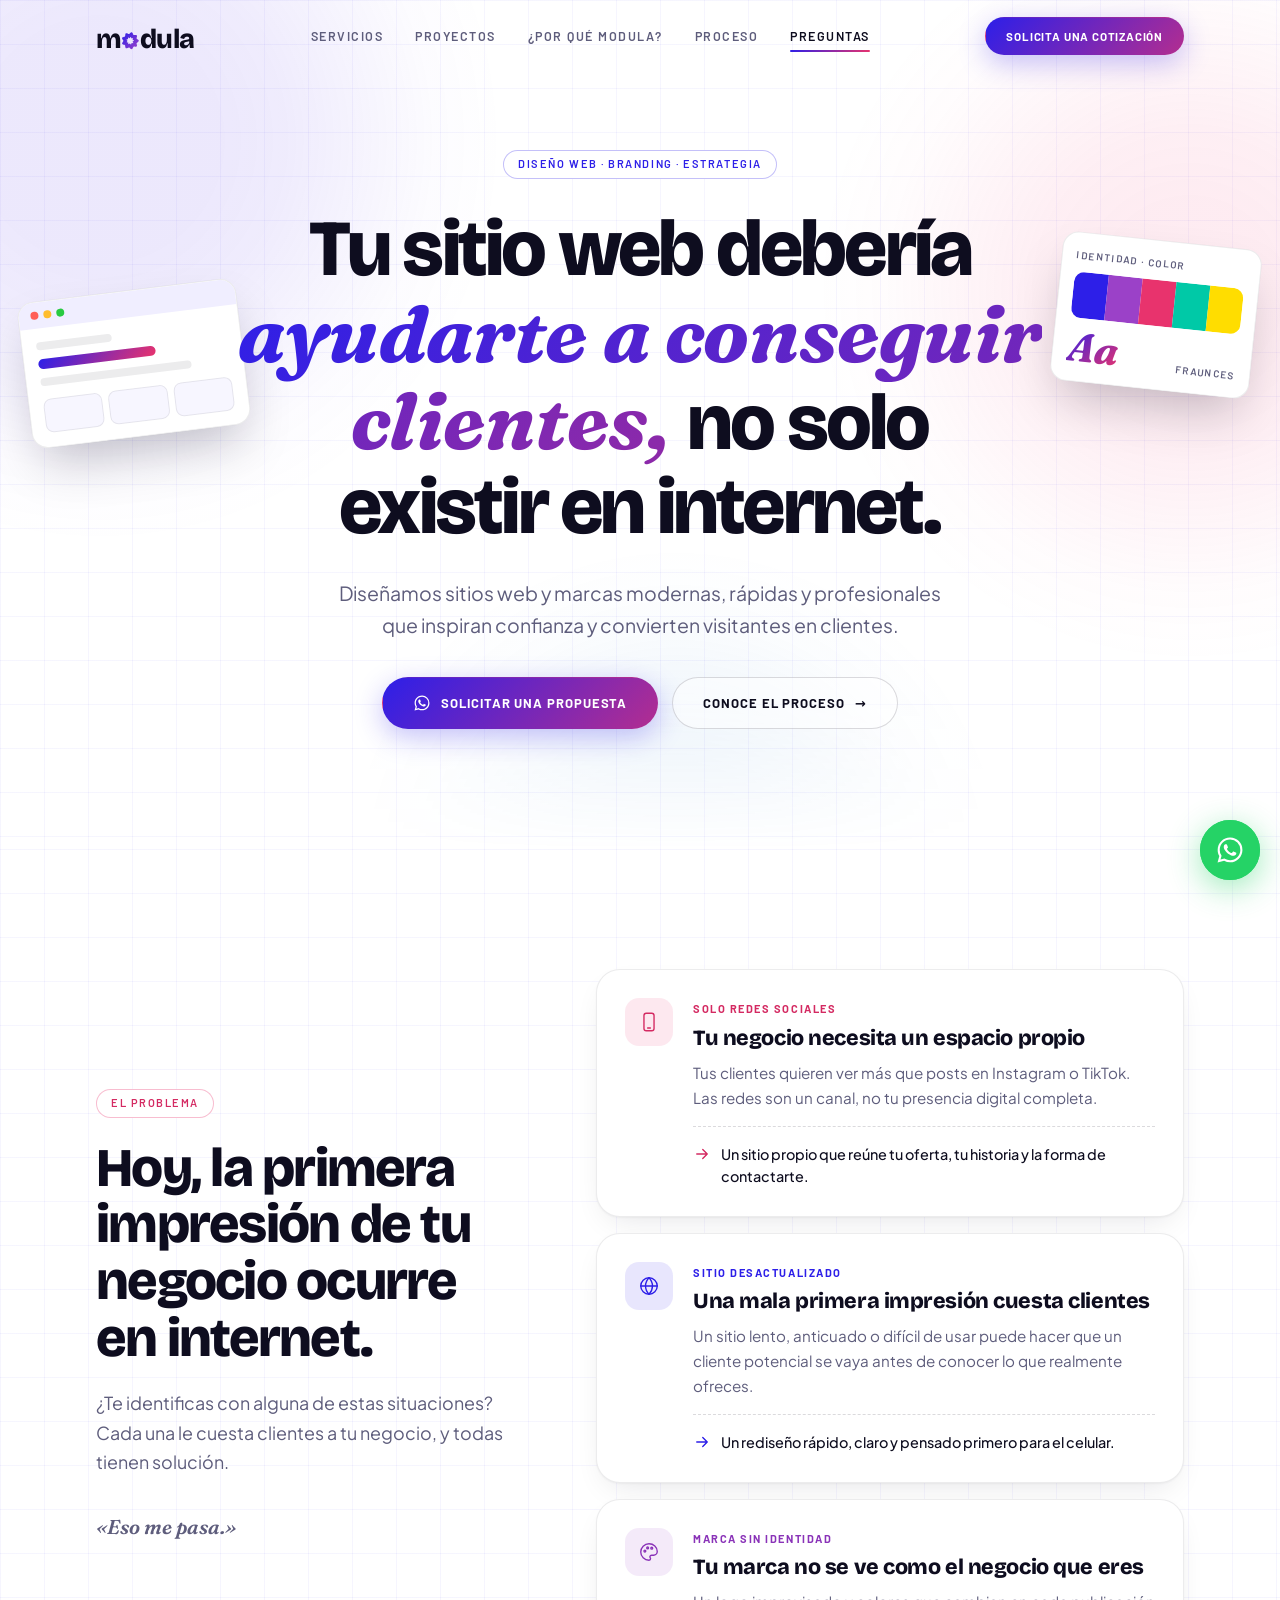
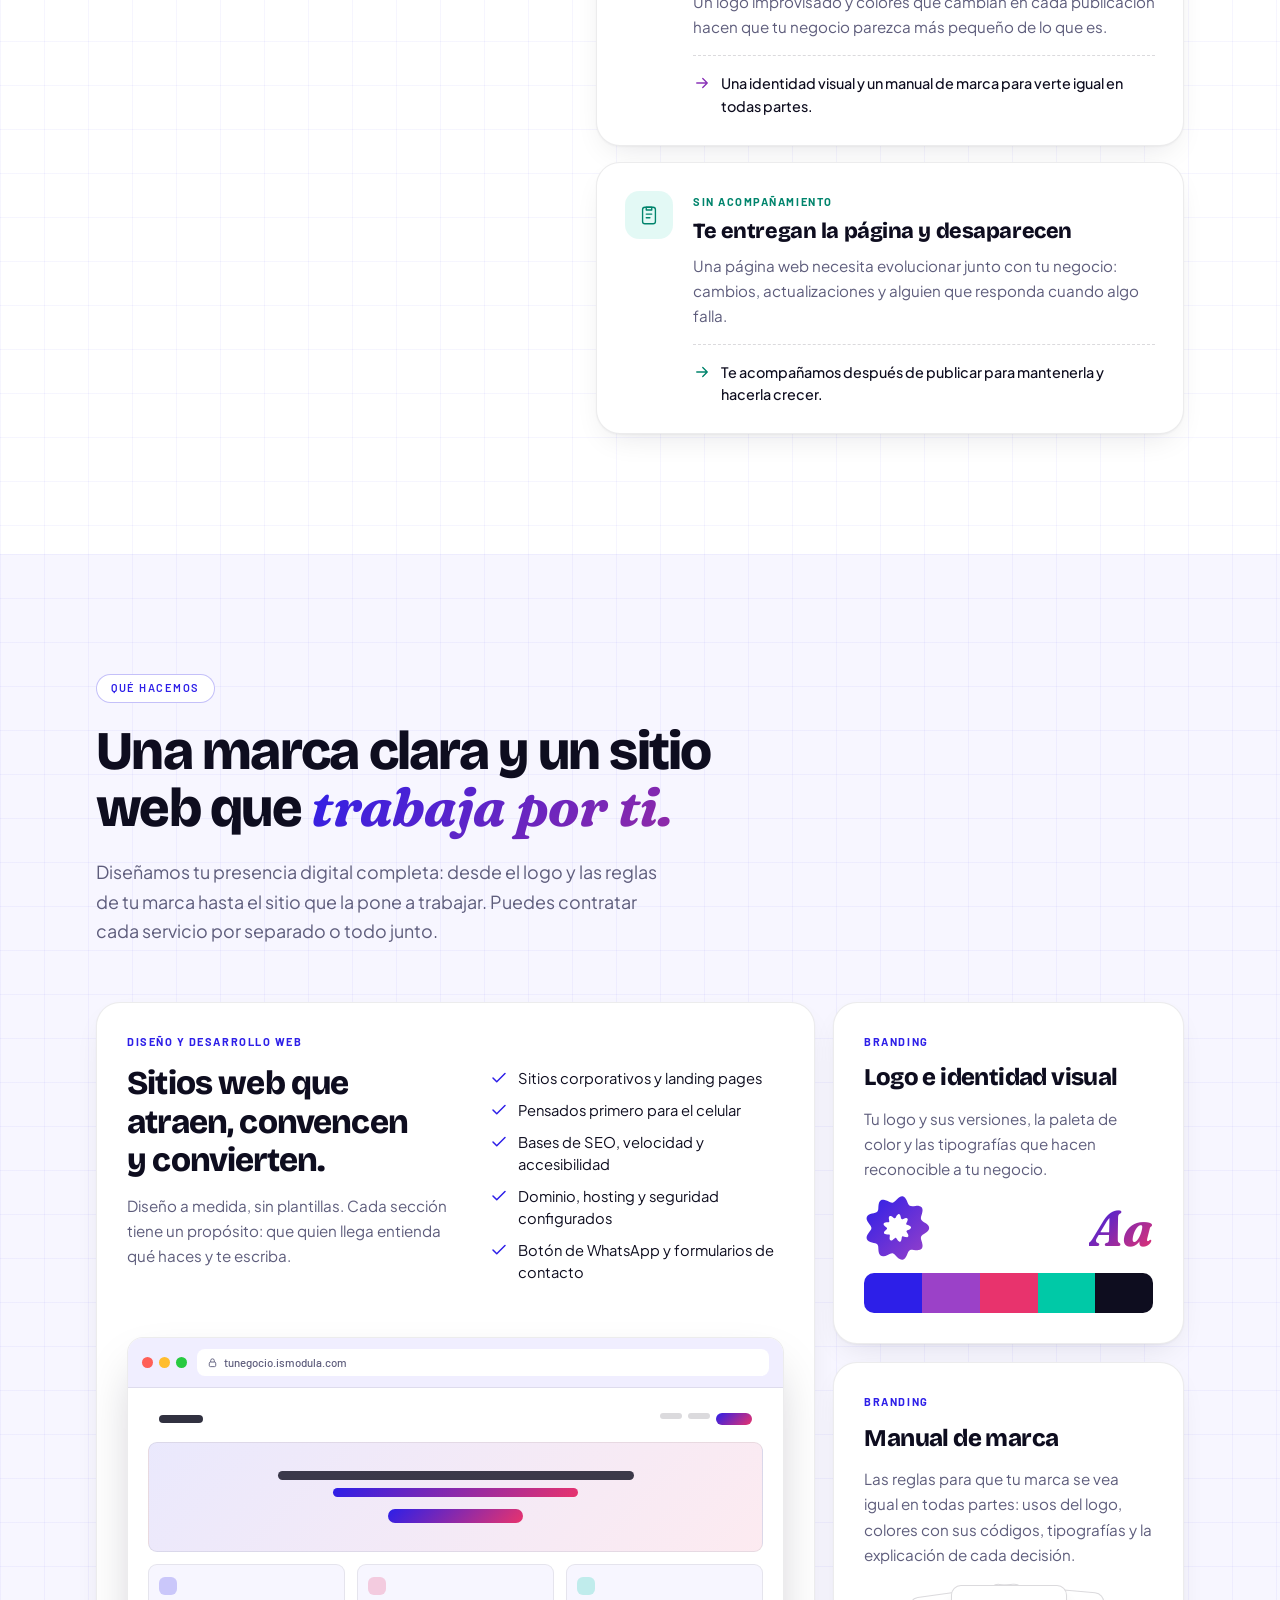
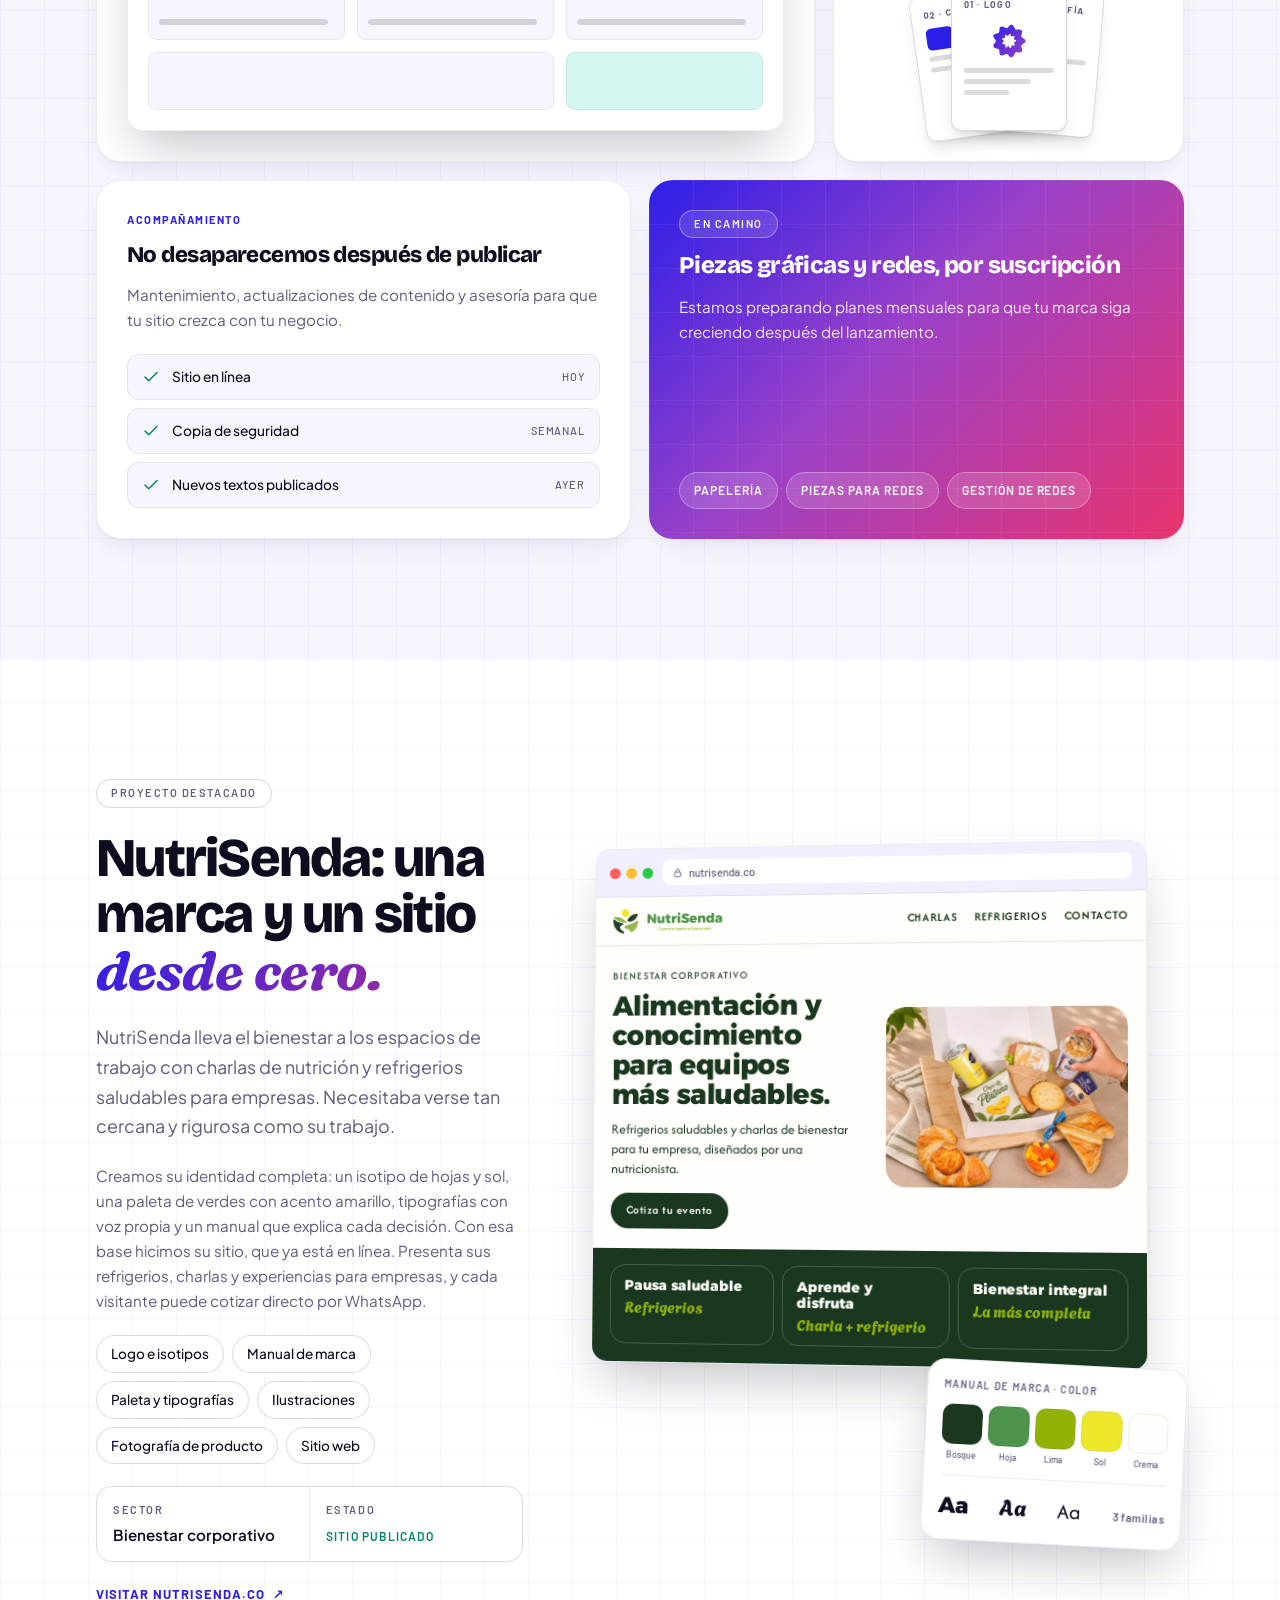
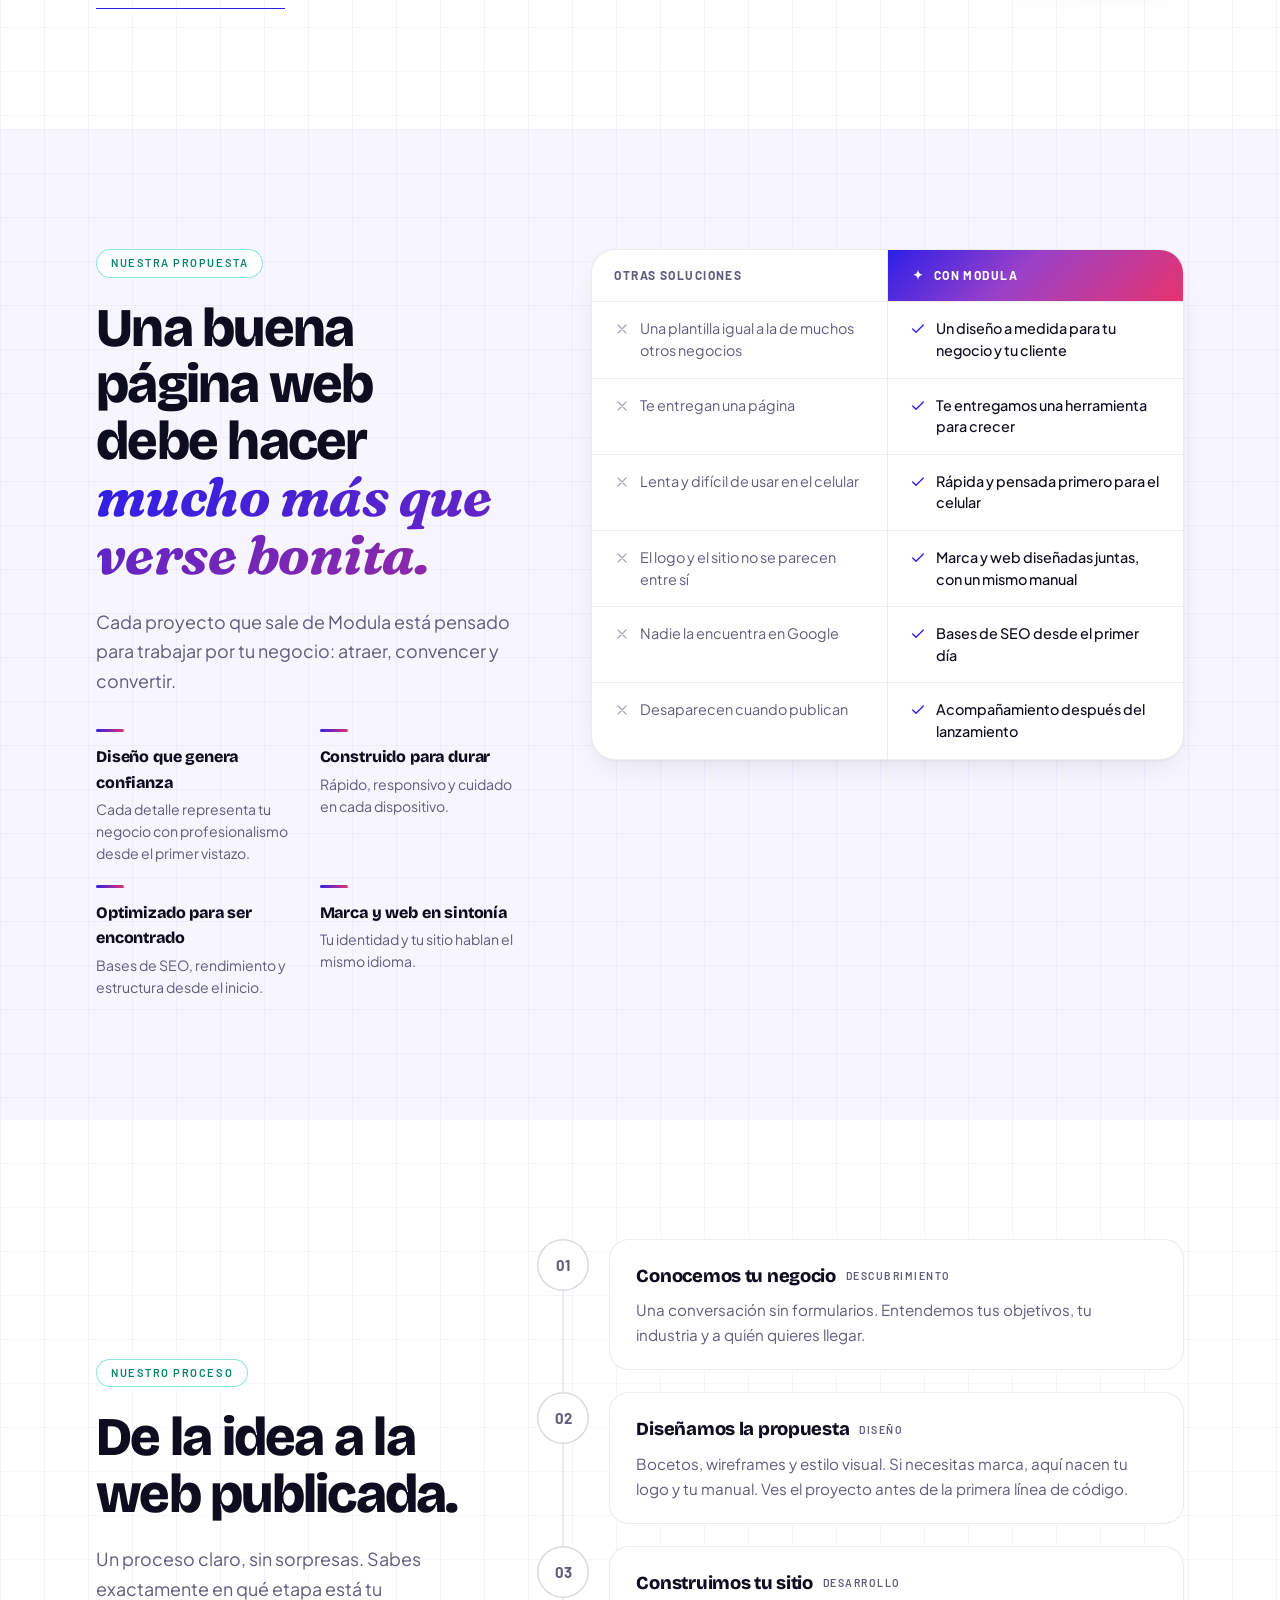
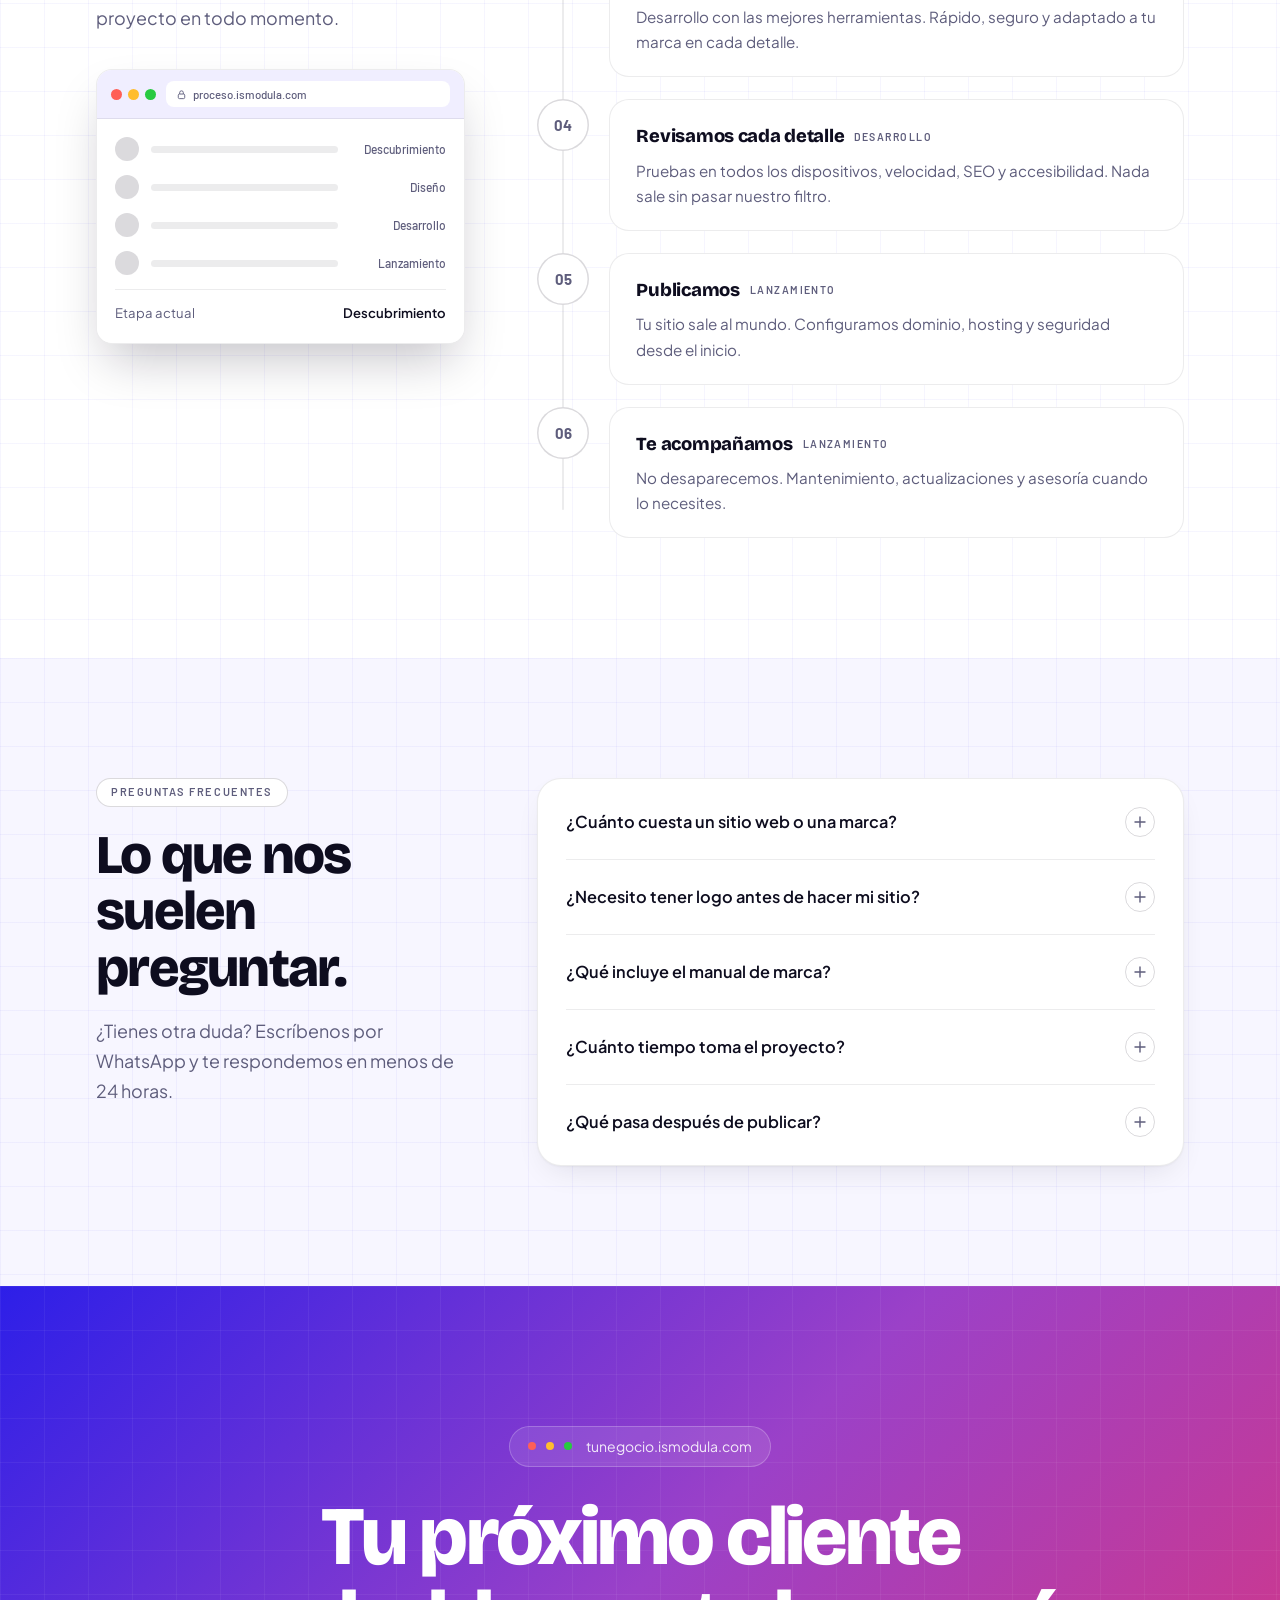
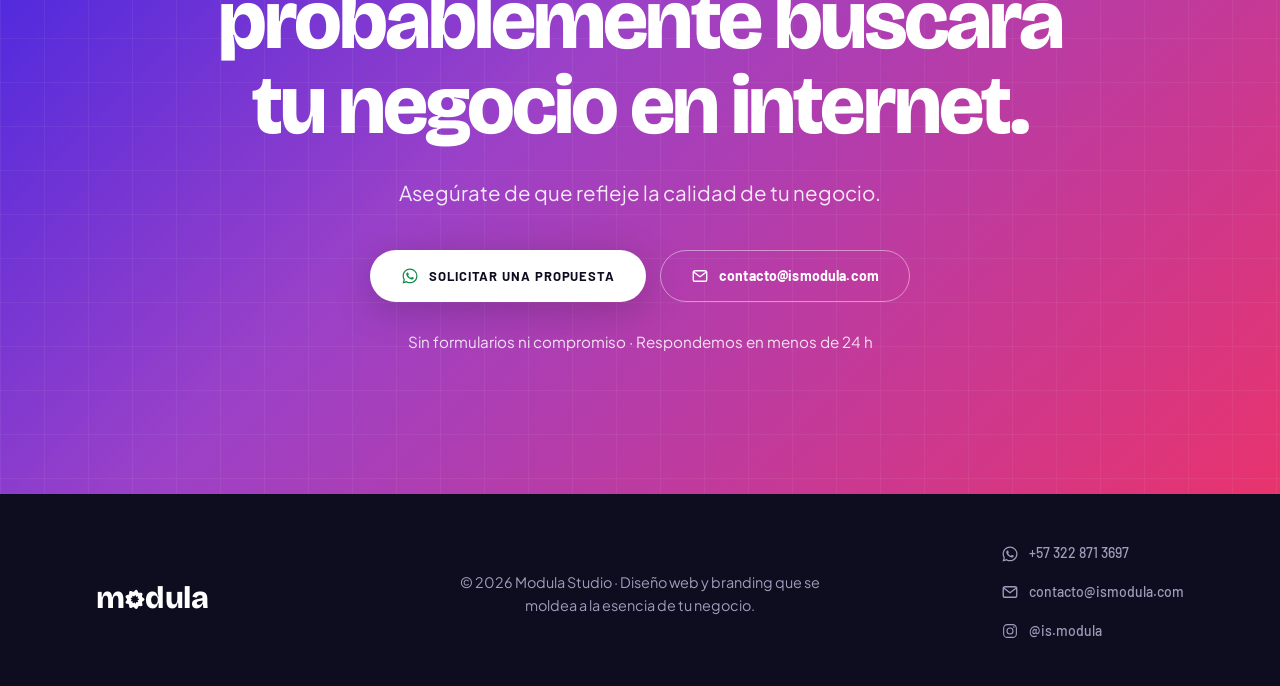
==== commit d72212cf: "CSS, JS e imágenes sin caché larga; foco claro y footer centrado - vercel.json: /css, /js e /img pas" ====
--- a/index.html
+++ b/index.html
@@ -67,8 +67,8 @@
   <link rel="stylesheet" href="https://fonts.googleapis.com/css2?family=Alexandria:wght@800&family=Agbalumo&family=Afacad+Flux:wght@400;600&display=swap" media="print" onload="this.media='all'">
   <noscript><link rel="stylesheet" href="https://fonts.googleapis.com/css2?family=Alexandria:wght@800&family=Agbalumo&family=Afacad+Flux:wght@400;600&display=swap"></noscript>
 
-  <link rel="stylesheet" href="css/estilos.css">
-  <script src="js/main.js" defer></script>
+  <link rel="stylesheet" href="css/estilos.css?v=2">
+  <script src="js/main.js?v=2" defer></script>
 </head>
 <body>
 
@@ -626,9 +626,9 @@
     <p class="footer__copy">© 2026 Modula Studio · Diseño web y branding que se moldea a la esencia de tu negocio.</p>
     <!-- Contacto: una fila por canal, con su ícono del sprite -->
     <ul class="footer__links">
-      <li><a href="https://wa.me/573228713697?text=Hola%20Modula%2C%20me%20gustar%C3%ADa%20pedir%20una%20propuesta" target="_blank" rel="noopener" data-whatsapp><svg aria-hidden="true"><use href="#i-wa"/></svg>+57 322 871 3697</a></li>
-      <li><a href="mailto:contacto@ismodula.com"><svg aria-hidden="true"><use href="#i-mail"/></svg>contacto@ismodula.com</a></li>
-      <li><a href="https://www.instagram.com/is.modula/" target="_blank" rel="noopener" aria-label="Instagram de Modula (se abre en una pestaña nueva)"><svg aria-hidden="true"><use href="#i-instagram"/></svg>@is.modula</a></li>
+      <li><a href="https://wa.me/573228713697?text=Hola%20Modula%2C%20me%20gustar%C3%ADa%20pedir%20una%20propuesta" target="_blank" rel="noopener" data-whatsapp><svg width="18" height="18" aria-hidden="true"><use href="#i-wa"/></svg>+57 322 871 3697</a></li>
+      <li><a href="mailto:contacto@ismodula.com"><svg width="18" height="18" aria-hidden="true"><use href="#i-mail"/></svg>contacto@ismodula.com</a></li>
+      <li><a href="https://www.instagram.com/is.modula/" target="_blank" rel="noopener" aria-label="Instagram de Modula (se abre en una pestaña nueva)"><svg width="18" height="18" aria-hidden="true"><use href="#i-instagram"/></svg>@is.modula</a></li>
     </ul>
   </div>
 </footer>
--- a/css/estilos.css
+++ b/css/estilos.css
@@ -2145,14 +2145,15 @@
 
 .footer__links svg { flex: none; width: 18px; height: 18px; }
 
-.footer__links a:focus-visible {
-  outline: 2px solid var(--accent-text);
+/* Foco claro dentro del footer: --accent-text (violeta) sobre tinta solo
+   llega a 2.3:1; el blanco al 80 % supera de sobra el 3:1 que pide WCAG. */
+.footer :focus-visible {
+  outline: 2px solid rgba(255, 255, 255, 0.8);
   outline-offset: 3px;
 }
 
-/* Escritorio: logo, texto y contacto alineados arriba; el contacto a la derecha */
+/* Escritorio: logo, texto y contacto centrados en vertical; el contacto a la derecha */
 @media (min-width: 900px) {
-  .footer__in { align-items: start; }
   .footer__copy { text-align: center; }
   .footer__links { justify-self: end; }
 }
